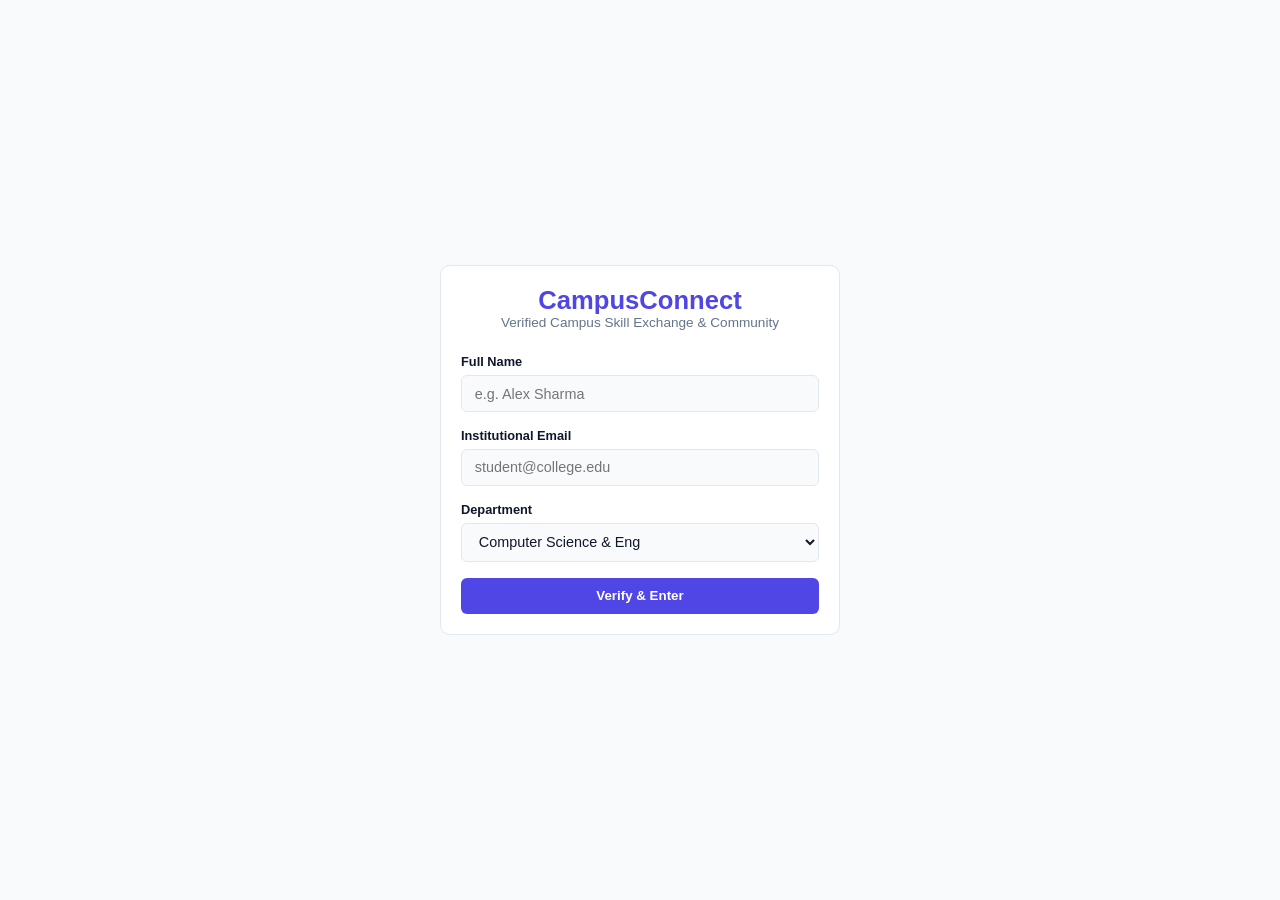
==== index.html @ 6e201244 "Rename rubric_2.html to index.html" ====
<!DOCTYPE html>
<html lang="en" data-theme="light">
<head>
  <meta charset="UTF-8" />
  <meta name="viewport" content="width=device-width, initial-scale=1.0" />
  <title>CampusConnect | Student Hub</title>
  <link rel="stylesheet" href="rubric_2.css" />
</head>
<body>

  <!-- AUTH SCREEN -->
  <div id="auth-view" class="auth-wrapper">
    <div class="card auth-card">
      <h1 class="brand-title">CampusConnect</h1>
      <p class="brand-subtitle">Verified Campus Skill Exchange & Community</p>
      
      <form id="loginForm">
        <div class="form-group">
          <label for="fullName">Full Name</label>
          <input type="text" id="fullName" placeholder="e.g. Alex Sharma" required />
        </div>
        <div class="form-group">
          <label for="campusEmail">Institutional Email</label>
          <input type="email" id="campusEmail" placeholder="student@college.edu" required />
        </div>
        <div class="form-group">
          <label for="department">Department</label>
          <select id="department" required>
            <option value="Computer Science">Computer Science & Eng</option>
            <option value="Information Tech">Information Technology</option>
            <option value="Electronics">Electronics & Telecom</option>
            <option value="Mechanical">Mechanical Engineering</option>
          </select>
        </div>
        <button type="submit" class="btn btn-primary">Verify & Enter</button>
      </form>
    </div>
  </div>

  <!-- DASHBOARD SCREEN -->
  <div id="dashboard-view">
    <!-- Navbar -->
    <header class="top-nav">
      <div class="nav-brand">CampusConnect</div>
      
      <nav class="nav-tabs">
        <button class="tab-btn active" data-tab="feed-tab">Feed</button>
        <button class="tab-btn" data-tab="search-tab">Search</button>
        <button class="tab-btn" data-tab="communities-tab">Communities</button>
        <button class="tab-btn" data-tab="messages-tab">Messages</button>
        <button class="tab-btn" data-tab="profile-tab">Profile</button>
      </nav>

      <div class="nav-actions">
        <button id="themeToggle" class="btn-icon" title="Toggle Theme">🌓</button>
        <button id="logoutBtn" class="btn-text">Logout</button>
      </div>
    </header>

    <main class="content-container">
      
      <!-- TAB 1: SOCIAL FEED (INSTAGRAM STYLE) -->
      <section id="feed-tab" class="tab-pane active">
        <div class="feed-layout">
          <div class="feed-stream">
            
            <!-- Create Post Box -->
            <div class="card post-creator">
              <textarea id="postInput" placeholder="Share a project update, question, or skill request..."></textarea>
              <div class="post-creator-footer">
                <button id="submitPostBtn" class="btn btn-primary btn-sm">Post</button>
              </div>
            </div>

            <!-- Posts List -->
            <div id="postsList">
              <article class="card post-card">
                <div class="post-header">
                  <div class="avatar">RM</div>
                  <div>
                    <div class="post-author">Rohan Mehta <span class="badge">Verified</span></div>
                    <div class="post-time">2 hours ago • Computer Science</div>
                  </div>
                </div>
                <div class="post-body">
                  Just finished setting up our PyTorch training pipeline for our NLP mini-project! Looking for someone who can help with building a Flask backend API to serve the model. Drop a message or swap request!
                </div>
                <div class="post-actions">
                  <button class="action-btn like-btn">❤️ <span>14</span></button>
                  <button class="action-btn">💬 Comment</button>
                  <button class="action-btn">🔄 Swap Skill</button>
                </div>
              </article>

              <article class="card post-card">
                <div class="post-header">
                  <div class="avatar">PP</div>
                  <div>
                    <div class="post-author">Priya Patil <span class="badge">Verified</span></div>
                    <div class="post-time">5 hours ago • Information Tech</div>
                  </div>
                </div>
                <div class="post-body">
                  Designed wireframes and interactive UI mockups for our smart campus navigation app. Would love feedback from fellow frontend developers on component structure!
                </div>
                <div class="post-actions">
                  <button class="action-btn like-btn">❤️ <span>28</span></button>
                  <button class="action-btn">💬 Comment</button>
                  <button class="action-btn">🔄 Swap Skill</button>
                </div>
              </article>
            </div>
          </div>
        </div>
      </section>

      <!-- TAB 2: SEARCH & DISCOVERY -->
      <section id="search-tab" class="tab-pane">
        <div class="card search-control-card">
          <div class="search-input-wrapper">
            <input type="text" id="globalSearchInput" placeholder="Search for people or communities..." />
          </div>
          <div class="filter-toggle-group">
            <label class="filter-radio">
              <input type="radio" name="searchFilter" value="profiles" checked />
              <span>Individual Profiles</span>
            </label>
            <label class="filter-radio">
              <input type="radio" name="searchFilter" value="communities" />
              <span>Communities</span>
            </label>
          </div>
        </div>

        <!-- Profiles Search Results -->
        <div id="profileResults" class="results-grid">
          <div class="card entity-card" data-name="rohan mehta" data-dept="computer science" data-skill="pytorch python">
            <div class="entity-header">
              <div class="avatar">RM</div>
              <div>
                <h4>Rohan Mehta</h4>
                <p class="entity-sub">Computer Science • 3rd Year</p>
              </div>
            </div>
            <div class="tag-row">
              <span class="tag">Python</span>
              <span class="tag">PyTorch</span>
              <span class="tag">ML</span>
            </div>
            <button class="btn btn-outline btn-sm">View Profile</button>
          </div>

          <div class="card entity-card" data-name="priya patil" data-dept="information tech" data-skill="figma ui ux">
            <div class="entity-header">
              <div class="avatar">PP</div>
              <div>
                <h4>Priya Patil</h4>
                <p class="entity-sub">Information Tech • 2nd Year</p>
              </div>
            </div>
            <div class="tag-row">
              <span class="tag">UI/UX</span>
              <span class="tag">Figma</span>
              <span class="tag">CSS</span>
            </div>
            <button class="btn btn-outline btn-sm">View Profile</button>
          </div>

          <div class="card entity-card" data-name="siddharth joshi" data-dept="computer science" data-skill="c++ dsa">
            <div class="entity-header">
              <div class="avatar">SJ</div>
              <div>
                <h4>Siddharth Joshi</h4>
                <p class="entity-sub">Computer Science • 2nd Year</p>
              </div>
            </div>
            <div class="tag-row">
              <span class="tag">C++</span>
              <span class="tag">DSA</span>
              <span class="tag">LeetCode</span>
            </div>
            <button class="btn btn-outline btn-sm">View Profile</button>
          </div>
        </div>

        <!-- Communities Search Results -->
        <div id="communityResults" class="results-grid" style="display: none;">
          <div class="card entity-card" data-name="ai & ml study circle" data-desc="neural networks machine learning">
            <div class="entity-header">
              <div class="avatar">#AI</div>
              <div>
                <h4>AI & ML Study Circle</h4>
                <p class="entity-sub">128 Members</p>
              </div>
            </div>
            <p class="entity-desc">Weekly discussions, paper breakdowns, and Kaggle team matchmaking.</p>
            <button class="btn btn-outline btn-sm">Join Community</button>
          </div>

          <div class="card entity-card" data-name="frontend developers hub" data-desc="react web ui css javascript">
            <div class="entity-header">
              <div class="avatar">#FE</div>
              <div>
                <h4>Frontend Developers Hub</h4>
                <p class="entity-sub">94 Members</p>
              </div>
            </div>
            <p class="entity-desc">Showcase UI components, debug CSS, and build hackathon UIs together.</p>
            <button class="btn btn-outline btn-sm">Join Community</button>
          </div>
        </div>
      </section>

      <!-- TAB 3: MY COMMUNITIES -->
      <section id="communities-tab" class="tab-pane">
        <div class="results-grid">
          <div class="card entity-card">
            <div class="entity-header">
              <div class="avatar">#WD</div>
              <div>
                <h4>Web-Dev-Guild</h4>
                <p class="entity-sub">Active Discussions: 14</p>
              </div>
            </div>
            <p class="entity-desc">Campus group dedicated to full-stack projects, architecture design, and REST APIs.</p>
            <button class="btn btn-primary btn-sm">Open Hub</button>
          </div>

          <div class="card entity-card">
            <div class="entity-header">
              <div class="avatar">#HS</div>
              <div>
                <h4>Hackathon-Squads</h4>
                <p class="entity-sub">Active Discussions: 23</p>
              </div>
            </div>
            <p class="entity-desc">Form multi-disciplinary teams for upcoming college and regional hackathons.</p>
            <button class="btn btn-primary btn-sm">Open Hub</button>
          </div>
        </div>
      </section>

      <!-- TAB 4: MESSAGING -->
      <section id="messages-tab" class="tab-pane">
        <div class="card messaging-layout">
          <div class="chat-list">
            <div class="chat-item active">
              <div class="avatar sm">RM</div>
              <div>
                <div class="chat-name">Rohan Mehta</div>
                <div class="chat-preview">Hey, want to collaborate on...</div>
              </div>
            </div>
            <div class="chat-item">
              <div class="avatar sm">PP</div>
              <div>
                <div class="chat-name">Priya Patil</div>
                <div class="chat-preview">I checked your UI draft!</div>
              </div>
            </div>
          </div>
          <div class="chat-window">
            <div class="chat-header">Rohan Mehta</div>
            <div class="chat-messages">
              <div class="msg received">Hey, are you free to discuss the Flask API integration for the ML project?</div>
              <div class="msg sent">Yes! I have standard schema templates ready. Let's sync today.</div>
            </div>
            <div class="chat-input-row">
              <input type="text" placeholder="Type a message..." />
              <button class="btn btn-primary btn-sm">Send</button>
            </div>
          </div>
        </div>
      </section>

      <!-- TAB 5: PROFILE -->
      <section id="profile-tab" class="tab-pane">
        <div class="card profile-card">
          <div class="profile-header-main">
            <div class="avatar lg" id="profileAvatar">ST</div>
            <div>
              <h2 id="profileNameDisplay">Student User</h2>
              <p class="text-muted" id="profileDeptDisplay">Department</p>
              <span class="badge">● Verified Institutional Account</span>
            </div>
          </div>

          <hr class="divider" />

          <div class="profile-section">
            <h4>Skills Offered</h4>
            <div class="tag-row">
              <span class="tag">HTML & CSS</span>
              <span class="tag">JavaScript</span>
              <span class="tag">Python Logic</span>
            </div>
          </div>

          <div class="profile-section">
            <h4>Skills Desired</h4>
            <div class="tag-row">
              <span class="tag">Machine Learning</span>
              <span class="tag">Distributed Systems</span>
            </div>
          </div>
        </div>
      </section>

    </main>
  </div>

  <script src="rubric_2.js"></script>
</body>
</html>
---- rubric_2.css ----
/* Color Palettes & System Variables */
:root {
  --primary: #4f46e5;
  --primary-hover: #4338ca;
  --bg-page: #f8fafc;
  --surface: #ffffff;
  --border: #e2e8f0;
  --text-main: #0f172a;
  --text-muted: #64748b;
  --badge-bg: #ecfdf5;
  --badge-text: #059669;
  --tag-bg: #eef2ff;
  --tag-text: #4f46e5;
  --chat-sent: #4f46e5;
  --chat-sent-text: #ffffff;
  --chat-recv: #f1f5f9;
  --chat-recv-text: #0f172a;
}

[data-theme="dark"] {
  --primary: #6366f1;
  --primary-hover: #4f46e5;
  --bg-page: #0b0f19;
  --surface: #1e293b;
  --border: #334155;
  --text-main: #f8fafc;
  --text-muted: #94a3b8;
  --badge-bg: #064e3b;
  --badge-text: #6ee7b7;
  --tag-bg: #312e81;
  --tag-text: #c7d2fe;
  --chat-sent: #6366f1;
  --chat-sent-text: #ffffff;
  --chat-recv: #334155;
  --chat-recv-text: #f8fafc;
}

* {
  box-sizing: border-box;
  margin: 0;
  padding: 0;
  font-family: -apple-system, BlinkMacSystemFont, "Segoe UI", Roboto, sans-serif;
  transition: background-color 0.2s, color 0.2s, border-color 0.2s;
}

body {
  background-color: var(--bg-page);
  color: var(--text-main);
  min-height: 100vh;
}

/* Authentication Screen */
.auth-wrapper {
  display: flex;
  align-items: center;
  justify-content: center;
  min-height: 100vh;
  padding: 1rem;
}

.auth-card {
  width: 100%;
  max-width: 400px;
}

.brand-title {
  color: var(--primary);
  font-size: 1.6rem;
  font-weight: 700;
  text-align: center;
}

.brand-subtitle {
  color: var(--text-muted);
  font-size: 0.85rem;
  text-align: center;
  margin-bottom: 1.5rem;
}

/* Base Card & Components */
.card {
  background: var(--surface);
  border: 1px solid var(--border);
  border-radius: 10px;
  padding: 1.25rem;
}

.form-group {
  margin-bottom: 1rem;
}

label {
  display: block;
  font-size: 0.8rem;
  font-weight: 600;
  margin-bottom: 0.35rem;
  color: var(--text-main);
}

input, select, textarea {
  width: 100%;
  padding: 0.6rem 0.8rem;
  border: 1px solid var(--border);
  border-radius: 6px;
  background-color: var(--bg-page);
  color: var(--text-main);
  font-size: 0.9rem;
}

input:focus, select:focus, textarea:focus {
  outline: none;
  border-color: var(--primary);
}

/* Buttons */
.btn {
  display: inline-block;
  font-weight: 600;
  text-align: center;
  border-radius: 6px;
  border: none;
  cursor: pointer;
  transition: all 0.2s;
}

.btn-primary {
  background: var(--primary);
  color: #fff;
  padding: 0.65rem 1rem;
  width: 100%;
}

.btn-primary:hover {
  background: var(--primary-hover);
}

.btn-outline {
  background: transparent;
  border: 1px solid var(--primary);
  color: var(--primary);
  padding: 0.5rem 0.75rem;
}

.btn-outline:hover {
  background: var(--primary);
  color: #ffffff;
}

.btn-sm {
  font-size: 0.8rem;
  padding: 0.4rem 0.75rem;
  width: auto;
}

.btn-icon {
  background: none;
  border: none;
  font-size: 1.1rem;
  cursor: pointer;
}

.btn-text {
  background: none;
  border: none;
  color: var(--text-muted);
  cursor: pointer;
  font-size: 0.85rem;
}

.btn-text:hover {
  color: var(--text-main);
}

/* Dashboard Shell */
#dashboard-view {
  display: none;
}

.top-nav {
  background: var(--surface);
  border-bottom: 1px solid var(--border);
  padding: 0.75rem 2rem;
  display: flex;
  justify-content: space-between;
  align-items: center;
  position: sticky;
  top: 0;
  z-index: 100;
}

.nav-brand {
  font-size: 1.25rem;
  font-weight: 700;
  color: var(--primary);
}

.nav-tabs {
  display: flex;
  gap: 0.5rem;
}

.tab-btn {
  background: none;
  border: none;
  padding: 0.5rem 1rem;
  font-weight: 600;
  font-size: 0.9rem;
  color: var(--text-muted);
  cursor: pointer;
  border-radius: 6px;
}

.tab-btn.active {
  color: var(--primary);
  background: var(--tag-bg);
}

.nav-actions {
  display: flex;
  align-items: center;
  gap: 1rem;
}

.content-container {
  max-width: 900px;
  margin: 1.5rem auto;
  padding: 0 1rem;
}

.tab-pane {
  display: none;
}

.tab-pane.active {
  display: block;
}

/* Feed & Instagram Style */
.feed-stream {
  display: flex;
  flex-direction: column;
  gap: 1.25rem;
}

.post-creator textarea {
  resize: vertical;
  min-height: 70px;
  margin-bottom: 0.5rem;
}

.post-creator-footer {
  display: flex;
  justify-content: flex-end;
}

.post-card {
  display: flex;
  flex-direction: column;
  gap: 0.75rem;
}

.post-header {
  display: flex;
  align-items: center;
  gap: 0.75rem;
}

.avatar {
  width: 40px;
  height: 40px;
  border-radius: 50%;
  background: var(--primary);
  color: #fff;
  display: flex;
  align-items: center;
  justify-content: center;
  font-weight: 700;
  font-size: 0.85rem;
}

.avatar.sm {
  width: 32px;
  height: 32px;
  font-size: 0.75rem;
}

.avatar.lg {
  width: 64px;
  height: 64px;
  font-size: 1.25rem;
}

.post-author {
  font-weight: 600;
  font-size: 0.95rem;
}

.post-time {
  font-size: 0.75rem;
  color: var(--text-muted);
}

.badge {
  background: var(--badge-bg);
  color: var(--badge-text);
  font-size: 0.7rem;
  font-weight: 600;
  padding: 0.15rem 0.4rem;
  border-radius: 9999px;
  display: inline-block;
}

.post-body {
  font-size: 0.9rem;
  line-height: 1.5;
}

.post-actions {
  display: flex;
  gap: 0.5rem;
  border-top: 1px solid var(--border);
  padding-top: 0.6rem;
}

.action-btn {
  background: none;
  border: none;
  font-size: 0.85rem;
  color: var(--text-muted);
  cursor: pointer;
  padding: 0.3rem 0.5rem;
  border-radius: 4px;
}

.action-btn:hover {
  background: var(--bg-page);
  color: var(--text-main);
}

/* Search Tab */
.search-control-card {
  margin-bottom: 1.5rem;
}

.filter-toggle-group {
  display: flex;
  gap: 1.5rem;
  margin-top: 0.75rem;
}

.filter-radio {
  display: flex;
  align-items: center;
  gap: 0.35rem;
  font-size: 0.85rem;
  cursor: pointer;
}

.filter-radio input {
  width: auto;
}

.results-grid {
  display: grid;
  grid-template-columns: repeat(auto-fill, minmax(260px, 1fr));
  gap: 1rem;
}

.entity-card {
  display: flex;
  flex-direction: column;
  justify-content: space-between;
  gap: 0.75rem;
}

.entity-header {
  display: flex;
  gap: 0.75rem;
  align-items: center;
}

.entity-sub {
  font-size: 0.75rem;
  color: var(--text-muted);
}

.entity-desc {
  font-size: 0.85rem;
  color: var(--text-muted);
  line-height: 1.4;
}

.tag-row {
  display: flex;
  flex-wrap: wrap;
  gap: 0.35rem;
}

.tag {
  background: var(--tag-bg);
  color: var(--tag-text);
  font-size: 0.75rem;
  padding: 0.2rem 0.5rem;
  border-radius: 4px;
  font-weight: 500;
}

/* Messaging Tab */
.messaging-layout {
  display: grid;
  grid-template-columns: 240px 1fr;
  height: 480px;
  padding: 0;
  overflow: hidden;
}

.chat-list {
  border-right: 1px solid var(--border);
  overflow-y: auto;
}

.chat-item {
  padding: 0.75rem;
  display: flex;
  gap: 0.5rem;
  align-items: center;
  cursor: pointer;
  border-bottom: 1px solid var(--border);
}

.chat-item.active {
  background: var(--tag-bg);
}

.chat-name {
  font-weight: 600;
  font-size: 0.85rem;
}

.chat-preview {
  font-size: 0.75rem;
  color: var(--text-muted);
}

.chat-window {
  display: flex;
  flex-direction: column;
  justify-content: space-between;
}

.chat-header {
  padding: 0.75rem 1rem;
  font-weight: 600;
  border-bottom: 1px solid var(--border);
}

.chat-messages {
  padding: 1rem;
  overflow-y: auto;
  display: flex;
  flex-direction: column;
  gap: 0.5rem;
}

.msg {
  max-width: 70%;
  padding: 0.5rem 0.75rem;
  border-radius: 8px;
  font-size: 0.85rem;
}

.msg.received {
  background: var(--chat-recv);
  color: var(--chat-recv-text);
  align-self: flex-start;
}

.msg.sent {
  background: var(--chat-sent);
  color: var(--chat-sent-text);
  align-self: flex-end;
}

.chat-input-row {
  display: flex;
  gap: 0.5rem;
  padding: 0.75rem;
  border-top: 1px solid var(--border);
}

/* Profile Tab */
.profile-card {
  display: flex;
  flex-direction: column;
  gap: 1.25rem;
}

.profile-header-main {
  display: flex;
  align-items: center;
  gap: 1.25rem;
}

.divider {
  border: none;
  border-top: 1px solid var(--border);
}

.profile-section h4 {
  font-size: 0.9rem;
  margin-bottom: 0.5rem;
}

.text-muted {
  color: var(--text-muted);
  font-size: 0.85rem;
}

@media (max-width: 768px) {
  .top-nav {
    flex-direction: column;
    gap: 0.5rem;
    padding: 0.75rem 1rem;
  }
  .nav-tabs {
    flex-wrap: wrap;
    justify-content: center;
  }
  .messaging-layout {
    grid-template-columns: 1fr;
  }
  .chat-list {
    display: none;
  }
}
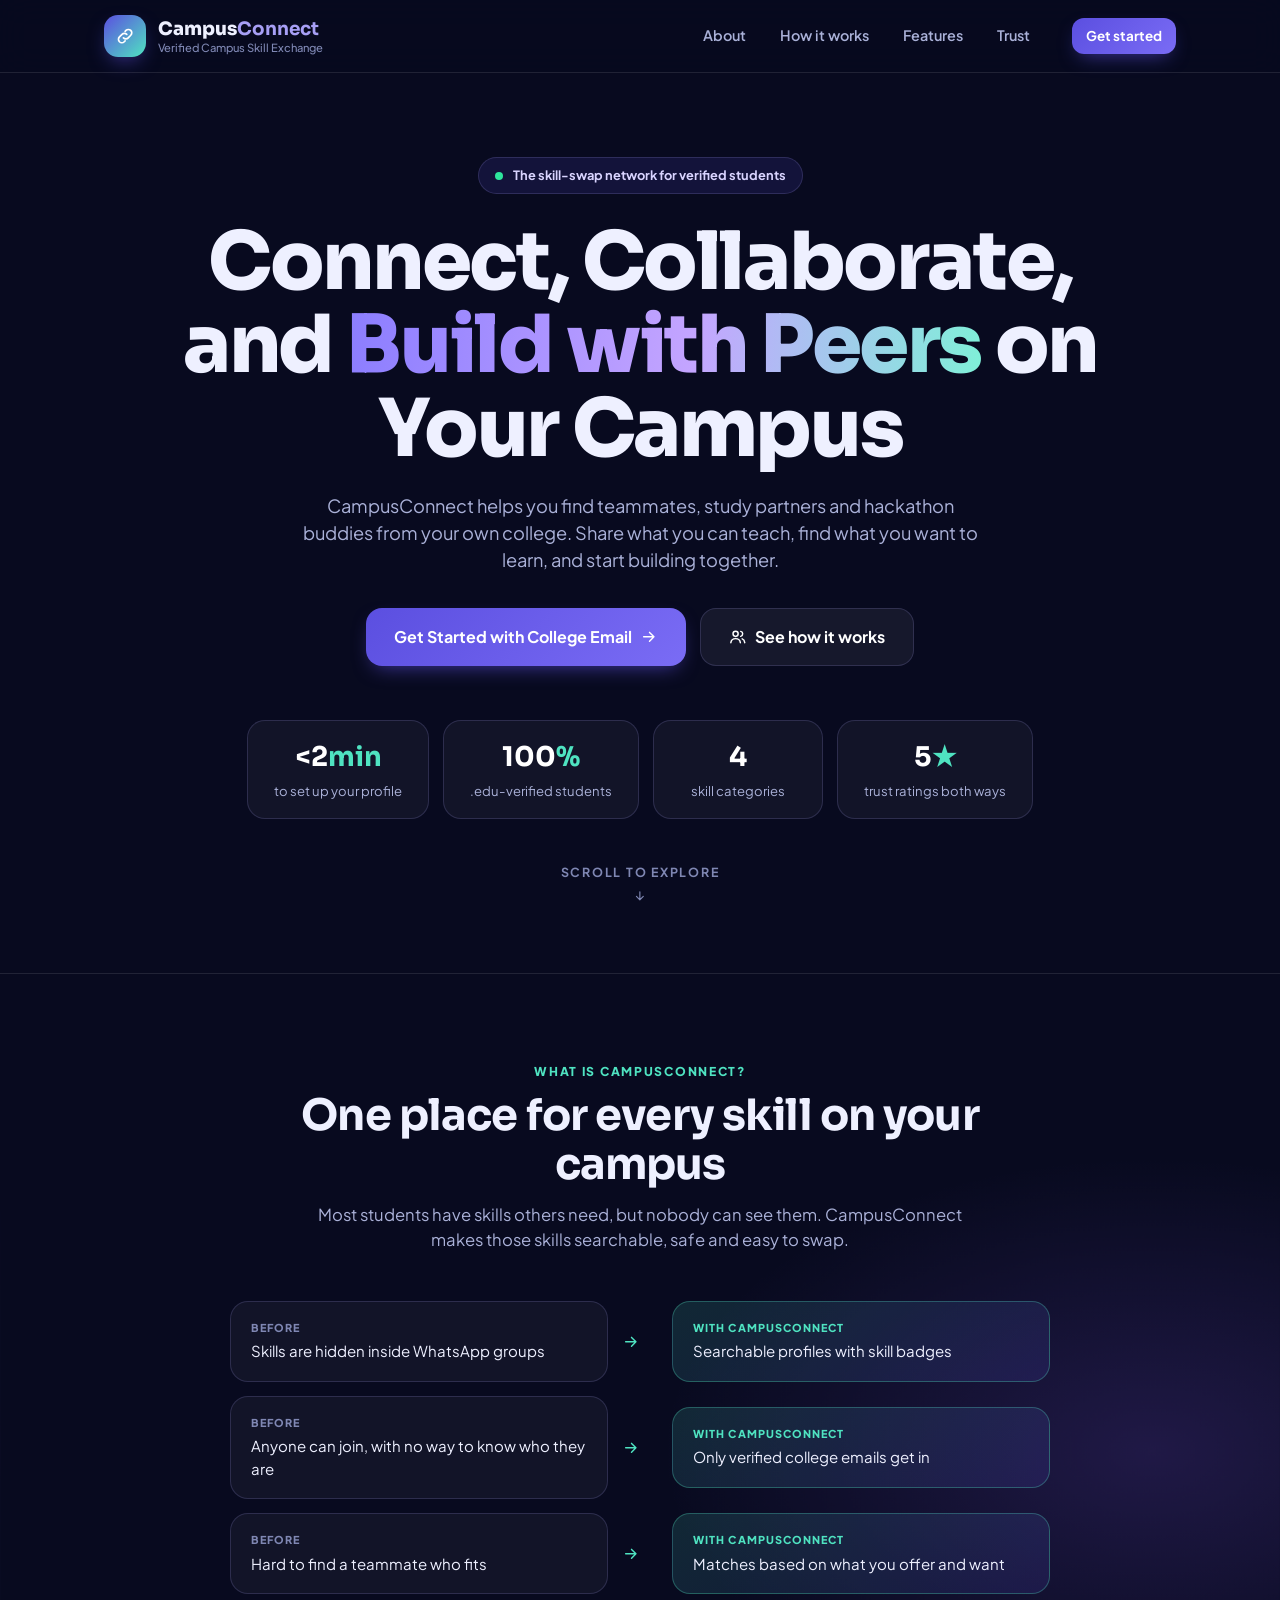
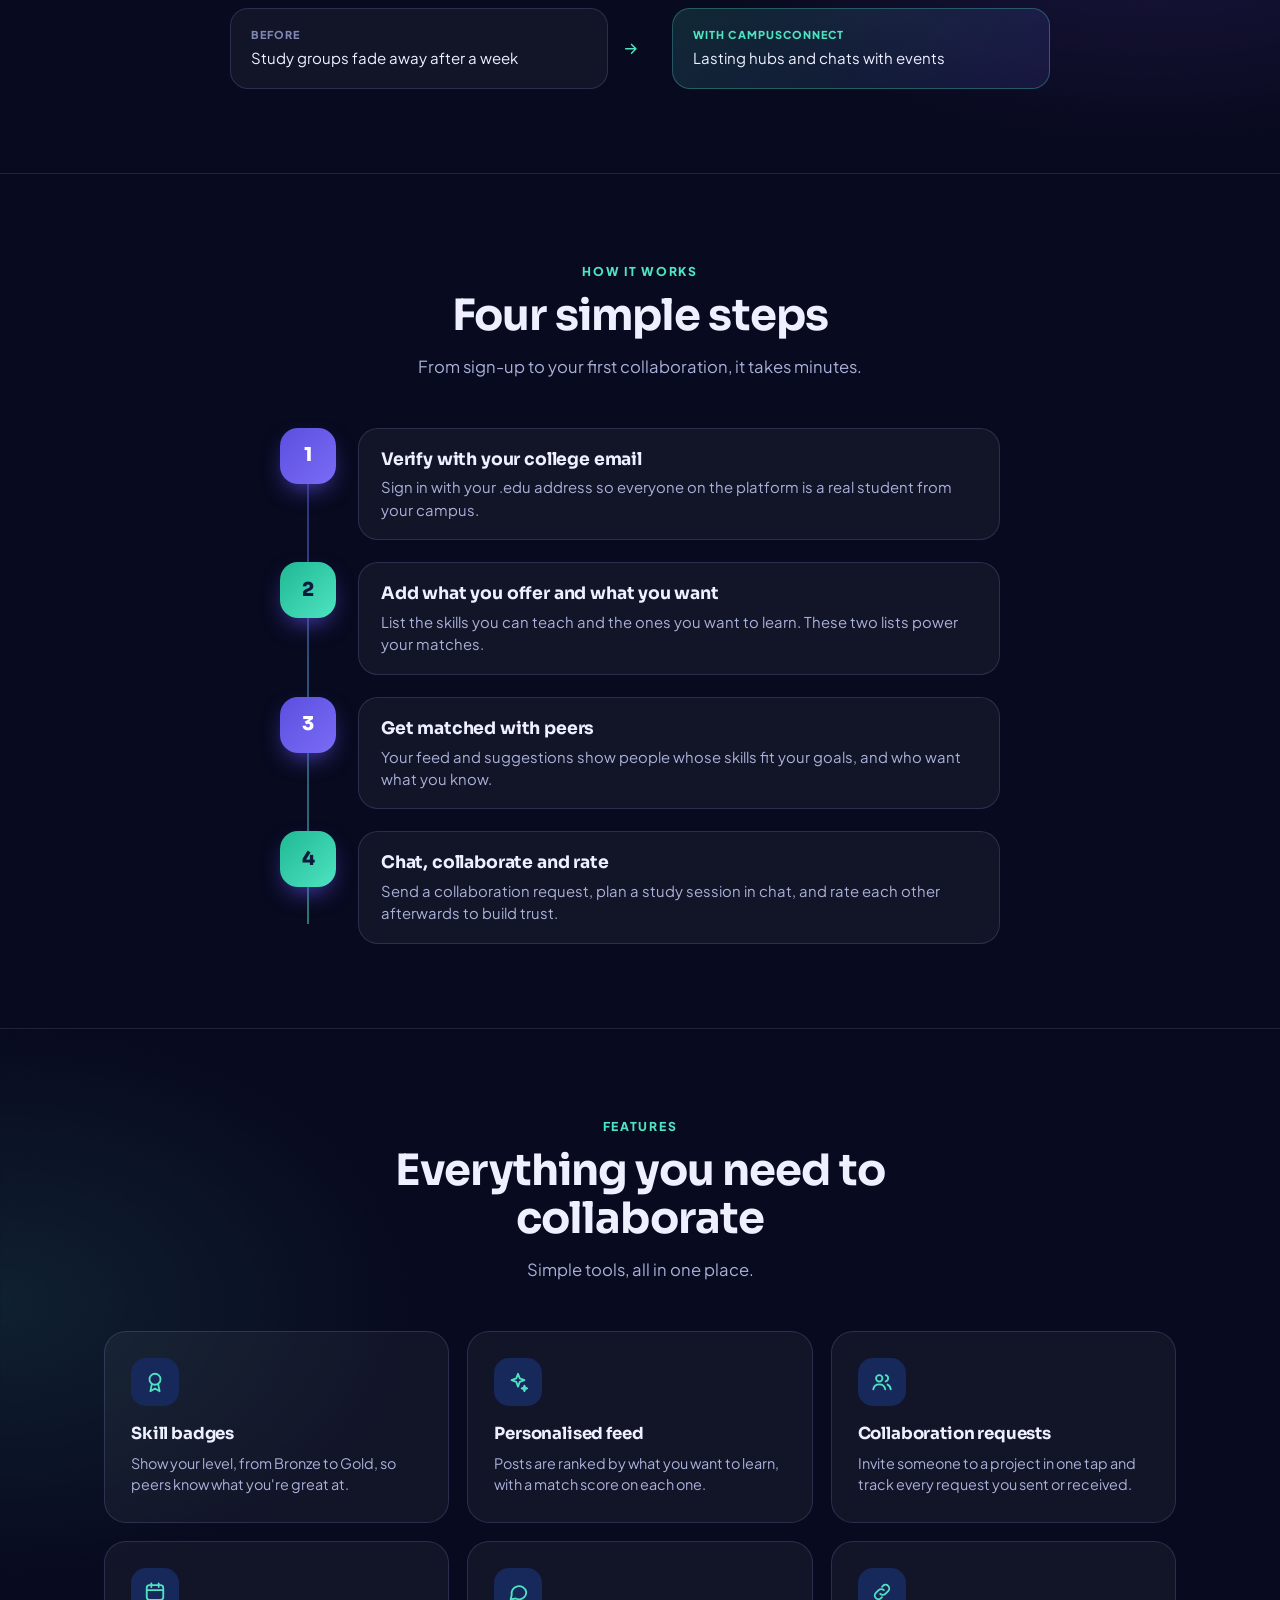
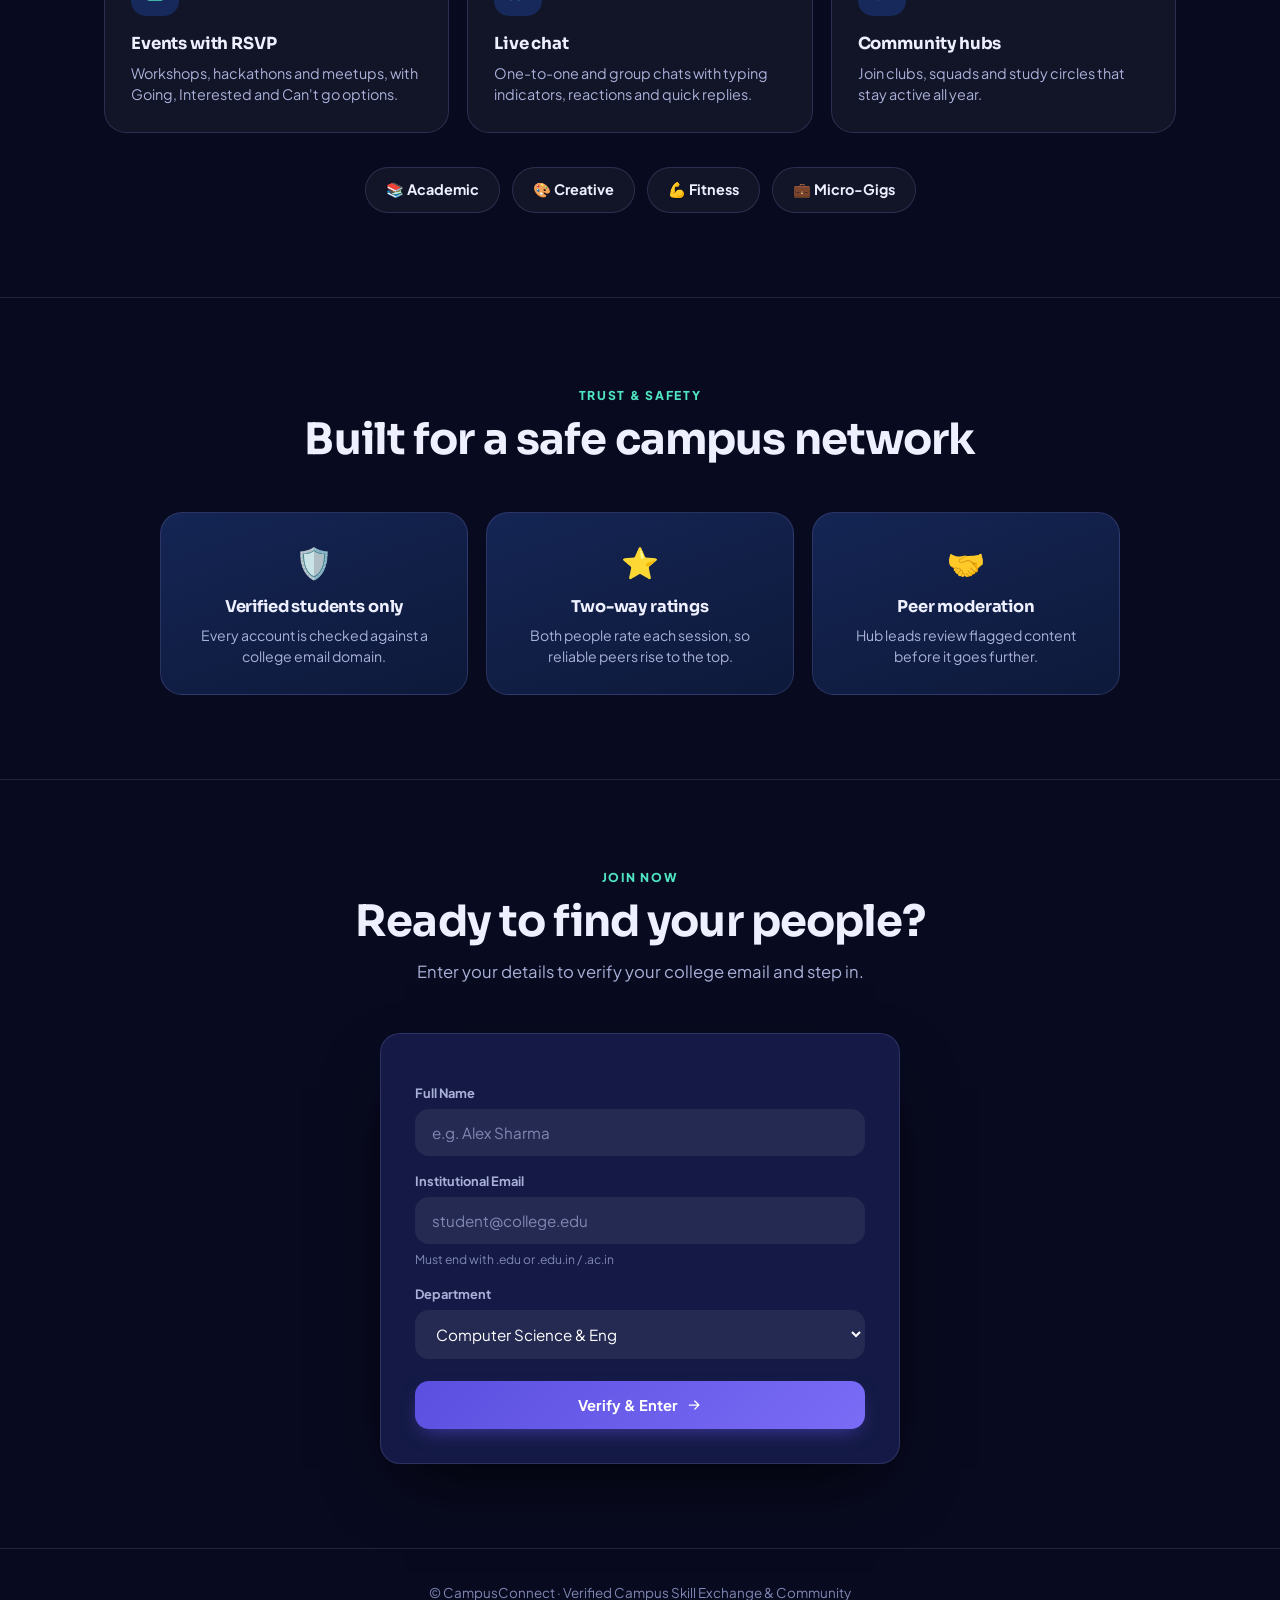
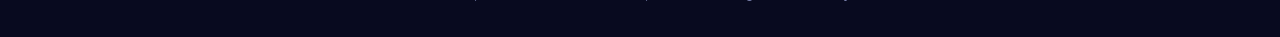
==== commit f4a8b7b7: "Update index.html A complete new interface" ====
--- a/index.html
+++ b/index.html
@@ -1,314 +1,1442 @@
 <!DOCTYPE html>
 <html lang="en" data-theme="light">
 <head>
-  <meta charset="UTF-8" />
-  <meta name="viewport" content="width=device-width, initial-scale=1.0" />
-  <title>CampusConnect | Student Hub</title>
-  <link rel="stylesheet" href="rubric_2.css" />
+<meta charset="UTF-8" />
+<meta name="viewport" content="width=device-width, initial-scale=1.0" />
+<title>CampusConnect | Student Hub</title>
+<link rel="preconnect" href="https://fonts.googleapis.com" />
+<link rel="preconnect" href="https://fonts.gstatic.com" crossorigin />
+<link href="https://fonts.googleapis.com/css2?family=Plus+Jakarta+Sans:wght@400;500;600;700;800&family=Sora:wght@600;700;800&display=swap" rel="stylesheet" />
+<style>
+/* ============ DESIGN TOKENS ============ */
+:root{
+  --indigo:#5b4fe0; --indigo-600:#4a3fd0; --indigo-300:#a79ff5;
+  --lav-50:#f6f4ff; --lav-100:#ece8ff; --lav-200:#ddd7ff; --lav-300:#c9c0ff;
+  --navy:#0f1b3d; --navy-2:#17285a; --navy-3:#22377a;
+  --mint:#4fe3c1; --mint-600:#1fb994; --mint-100:#d8f8ef; --mint-50:#eefcf8;
+  --coral:#ff7a90; --amber:#ffb84d;
+
+  --bg:linear-gradient(160deg,#e9e5ff 0%,#dcd6ff 45%,#e8e4ff 100%);
+  --blob1:rgba(91,79,224,.28); --blob2:rgba(79,227,193,.22);
+  --card:rgba(255,255,255,.82); --card-solid:#fff; --card-border:rgba(91,79,224,.14);
+  --text:#14193a; --muted:#5d6488; --faint:#8a90b0;
+  --input:#f3f1ff; --line:rgba(20,25,58,.09);
+  --shadow:0 1px 2px rgba(48,38,140,.05), 0 10px 28px -14px rgba(48,38,140,.2);
+  --shadow-lg:0 24px 60px -20px rgba(33,24,110,.45);
+  --navy-card:linear-gradient(145deg,#0f1b3d 0%,#1a2c66 100%);
+  --mint-card:linear-gradient(145deg,#d8f8ef 0%,#c8f3ff 100%);
+  --nav-bg:rgba(255,255,255,.72);
+  --bubble-in:#fff; --bubble-out:linear-gradient(135deg,#5b4fe0,#7a6cf5);
+  --radius:20px;
+}
+[data-theme="dark"]{
+  --bg:linear-gradient(160deg,#0a0f2a 0%,#141043 50%,#0c1235 100%);
+  --blob1:rgba(91,79,224,.35); --blob2:rgba(79,227,193,.14);
+  --card:rgba(23,34,82,.72); --card-solid:#16224f; --card-border:rgba(167,159,245,.16);
+  --text:#eef0ff; --muted:#aab1d8; --faint:#7f87b3;
+  --input:rgba(255,255,255,.07); --line:rgba(255,255,255,.09);
+  --shadow:0 12px 34px -14px rgba(0,0,0,.65);
+  --navy-card:linear-gradient(145deg,#1b2d6e 0%,#26397f 100%);
+  --mint-card:linear-gradient(145deg,rgba(79,227,193,.2),rgba(91,79,224,.22));
+  --nav-bg:rgba(15,22,60,.72);
+  --bubble-in:#1d2c66; --lav-100:#1f2a63; --lav-200:#2a3678; --mint-100:rgba(79,227,193,.16); --mint-50:rgba(79,227,193,.1);
+}
+*{box-sizing:border-box;margin:0;padding:0}
+html{scroll-behavior:smooth}
+body{font-family:'Plus Jakarta Sans',system-ui,-apple-system,Segoe UI,sans-serif;color:var(--text);background:var(--bg);background-attachment:fixed;min-height:100vh;line-height:1.5;-webkit-font-smoothing:antialiased;overflow-x:hidden}
+body::before,body::after{content:"";position:fixed;z-index:-1;border-radius:50%;filter:blur(80px);pointer-events:none}
+body::before{width:520px;height:520px;background:var(--blob1);top:-140px;left:-120px}
+body::after{width:460px;height:460px;background:var(--blob2);bottom:-120px;right:-100px}
+h1,h2,h3,h4{font-family:'Sora','Plus Jakarta Sans',sans-serif;letter-spacing:-.01em}
+button{font-family:inherit;cursor:pointer;border:none;background:none;color:inherit}
+input,textarea,select{font-family:inherit;color:var(--text)}
+:focus-visible{outline:3px solid var(--mint);outline-offset:2px;border-radius:10px}
+svg.i{width:1.1em;height:1.1em;stroke:currentColor;fill:none;stroke-width:2;stroke-linecap:round;stroke-linejoin:round;flex:none}
+.hidden{display:none!important}
+
+/* ============ CARDS / BUTTONS ============ */
+.card{background:var(--card);backdrop-filter:blur(14px);-webkit-backdrop-filter:blur(14px);border:1px solid var(--card-border);border-radius:var(--radius);box-shadow:var(--shadow);padding:20px}
+.card.navy{background:var(--navy-card);color:#eef0ff;border-color:rgba(255,255,255,.08)}
+.card.navy .muted{color:#aeb7e6}
+.card.mint{background:var(--mint-card);border-color:rgba(31,185,148,.25)}
+.muted{color:var(--muted)}
+.btn{display:inline-flex;align-items:center;justify-content:center;gap:8px;font-weight:700;font-size:.92rem;padding:11px 20px;border-radius:14px;transition:transform .15s,box-shadow .2s,background .2s;white-space:nowrap}
+.btn:active{transform:scale(.97)}
+.btn-primary{background:linear-gradient(135deg,var(--indigo),#7a6cf5);color:#fff;box-shadow:0 8px 20px -8px rgba(91,79,224,.7)}
+.btn-primary:hover{transform:translateY(-2px);box-shadow:0 12px 26px -8px rgba(91,79,224,.8)}
+.btn-mint{background:var(--mint);color:var(--navy);box-shadow:0 8px 20px -10px rgba(31,185,148,.9)}
+.btn-mint:hover{transform:translateY(-2px);background:#6af0d1}
+.btn-outline{border:1.5px solid var(--indigo-300);color:var(--indigo);background:transparent}
+[data-theme="dark"] .btn-outline{color:var(--mint);border-color:rgba(79,227,193,.45)}
+.btn-outline:hover{background:var(--lav-100)}
+.btn-ghost{background:var(--input);color:var(--muted)}
+.btn-ghost:hover{background:var(--lav-200)}
+.btn-sm{padding:8px 14px;font-size:.84rem;border-radius:12px}
+.btn-icon{width:42px;height:42px;border-radius:14px;display:grid;place-items:center;background:var(--input);color:var(--text);position:relative;transition:background .2s,transform .15s;font-size:1.1rem}
+.btn-icon:hover{background:var(--lav-200);transform:translateY(-1px)}
+.dot-badge{position:absolute;top:-4px;right:-4px;min-width:19px;height:19px;border-radius:99px;background:var(--coral);color:#fff;font-size:.68rem;font-weight:800;display:grid;place-items:center;border:2px solid var(--card-solid);padding:0 4px}
+
+/* ============ AVATAR / TAGS / BADGES ============ */
+.avatar{width:46px;height:46px;border-radius:15px;display:grid;place-items:center;font-weight:800;font-size:.9rem;color:#fff;flex:none;position:relative;font-family:'Sora',sans-serif}
+.avatar.sm{width:44px;height:44px;border-radius:14px}
+.avatar.xs{width:30px;height:30px;border-radius:10px;font-size:.68rem}
+.avatar.lg{width:104px;height:104px;border-radius:30px;font-size:2rem;border:4px solid var(--card-solid)}
+.av-1{background:linear-gradient(135deg,#5b4fe0,#8b7dff)} .av-2{background:linear-gradient(135deg,#1fb994,#4fe3c1);color:var(--navy)}
+.av-3{background:linear-gradient(135deg,#17285a,#3a55b8)} .av-4{background:linear-gradient(135deg,#ff7a90,#ffa86b)} .av-5{background:linear-gradient(135deg,#7a6cf5,#4fe3c1)}
+.presence{position:absolute;right:-3px;bottom:-3px;width:14px;height:14px;border-radius:50%;background:#9aa1c4;border:3px solid var(--card-solid)}
+.presence.on{background:#2ee59d;box-shadow:0 0 0 0 rgba(46,229,157,.6);animation:pulse 2s infinite}
+@keyframes pulse{70%{box-shadow:0 0 0 7px rgba(46,229,157,0)}100%{box-shadow:0 0 0 0 rgba(46,229,157,0)}}
+.tag-row{display:flex;flex-wrap:wrap;gap:8px}
+.tag{font-size:.78rem;font-weight:600;padding:5px 12px;border-radius:99px;background:var(--lav-100);color:var(--indigo-600)}
+[data-theme="dark"] .tag{color:var(--indigo-300)}
+.tag.mint{background:var(--mint-100);color:#0b7a5f} [data-theme="dark"] .tag.mint{color:var(--mint)}
+.tag.want{background:transparent;border:1.5px dashed var(--indigo-300);color:var(--muted)}
+.tag button{margin-left:6px;opacity:.6;font-size:.9rem}
+.verified{display:inline-flex;align-items:center;gap:4px;font-size:.68rem;font-weight:800;letter-spacing:.03em;text-transform:uppercase;padding:3px 9px;border-radius:99px;background:var(--mint-100);color:#0b7a5f;vertical-align:middle}
+[data-theme="dark"] .verified{color:var(--mint)}
+/* skill badges */
+.skill-badge{display:inline-flex;align-items:center;gap:8px;padding:6px 12px 6px 7px;border-radius:99px;font-size:.78rem;font-weight:700;background:var(--card-solid);border:1px solid var(--line);box-shadow:0 2px 6px rgba(20,25,58,.05)}
+.skill-badge .medal{width:22px;height:22px;border-radius:50%;display:grid;place-items:center;font-size:.62rem;color:#fff;font-weight:800}
+.lvl-Gold .medal{background:linear-gradient(135deg,#ffcb4d,#ff9d2e)}
+.lvl-Silver .medal{background:linear-gradient(135deg,#aeb6d6,#7d86ad)}
+.lvl-Bronze .medal{background:linear-gradient(135deg,#e5a070,#b9693a)}
+.skill-badge small{font-weight:600;color:var(--faint);font-size:.68rem}
+.stars{color:var(--amber);letter-spacing:1px;font-size:.85rem;white-space:nowrap}
+.match-pill{display:inline-flex;align-items:center;gap:5px;font-size:.74rem;font-weight:800;padding:4px 10px;border-radius:99px;background:linear-gradient(135deg,var(--mint),#9bf3de);color:var(--navy)}
+
+/* ============ LANDING (front page) ============ */
+.logo-mark{width:42px;height:42px;border-radius:14px;background:linear-gradient(135deg,var(--indigo),var(--mint));display:grid;place-items:center;color:#fff;box-shadow:0 8px 20px -6px rgba(91,79,224,.6);flex:none}
+.landing{--text:#eef0ff;--muted:#aab1d8;--faint:#7f87b3;--card:rgba(255,255,255,.045);--card-solid:#141a45;--card-border:rgba(167,159,245,.18);--input:rgba(255,255,255,.07);--line:rgba(255,255,255,.1);--shadow:0 18px 50px -20px rgba(0,0,0,.7);--shadow-lg:0 30px 70px -25px rgba(0,0,0,.8);--lav-100:rgba(167,159,245,.16);--lav-200:rgba(167,159,245,.26);--mint-100:rgba(79,227,193,.16);
+  color:var(--text);min-height:100vh;position:relative;overflow:hidden;
+  background:radial-gradient(900px 520px at 50% -8%,rgba(91,79,224,.55),transparent 70%),radial-gradient(700px 420px at 90% 30%,rgba(139,92,246,.18),transparent 70%),radial-gradient(600px 400px at 0% 60%,rgba(79,227,193,.10),transparent 70%),#080a1f}
+.landing .wrap{max-width:1120px;margin:0 auto;padding:0 24px}
+.l-nav{position:sticky;top:0;z-index:40;backdrop-filter:blur(16px);-webkit-backdrop-filter:blur(16px);background:rgba(8,10,31,.62);border-bottom:1px solid var(--line)}
+.l-nav .wrap{display:flex;align-items:center;gap:28px;height:72px}
+.l-brand{display:flex;align-items:center;gap:12px;font-family:'Sora',sans-serif;font-weight:800;font-size:1.15rem;line-height:1.1;margin-right:auto}
+.l-brand small{display:block;font-family:'Plus Jakarta Sans',sans-serif;font-weight:500;font-size:.7rem;color:var(--faint);margin-top:2px}
+.l-brand b{color:var(--indigo-300)}
+.l-links{display:flex;gap:6px}
+.l-links a{padding:9px 14px;border-radius:12px;font-weight:600;font-size:.9rem;color:var(--muted);text-decoration:none;transition:all .2s}
+.l-links a:hover{color:#fff;background:rgba(255,255,255,.07)}
+.hero{text-align:center;padding:84px 0 70px}
+.pill{display:inline-flex;align-items:center;gap:10px;padding:8px 16px;border-radius:99px;border:1px solid var(--card-border);background:rgba(91,79,224,.14);font-size:.8rem;font-weight:700;color:#d9d4ff}
+.pill i{width:8px;height:8px;border-radius:50%;background:#2ee59d;box-shadow:0 0 0 0 rgba(46,229,157,.6);animation:pulse 2s infinite}
+.hero h1{font-size:clamp(2.5rem,6.6vw,5rem);line-height:1.04;letter-spacing:-.03em;margin:26px auto 22px;max-width:960px;font-weight:800}
+.grad{background:linear-gradient(95deg,#8b7dff 0%,#c4a5ff 55%,#7ff0d8 100%);-webkit-background-clip:text;background-clip:text;color:transparent}
+.hero p.lead{font-size:1.14rem;color:var(--muted);max-width:680px;margin:0 auto 34px}
+.hero-cta{display:flex;gap:14px;justify-content:center;flex-wrap:wrap}
+.btn-lg{padding:16px 28px;font-size:1rem;border-radius:16px}
+.btn-dark{background:rgba(255,255,255,.06);border:1px solid var(--card-border);color:#fff}
+.btn-dark:hover{background:rgba(255,255,255,.12)}
+.hero-stats{display:flex;gap:14px;justify-content:center;flex-wrap:wrap;margin-top:54px}
+.hero-stat{padding:16px 26px;border-radius:18px;background:var(--card);border:1px solid var(--card-border);min-width:170px}
+.hero-stat b{display:block;font-family:'Sora',sans-serif;font-size:1.7rem;color:#fff}
+.hero-stat b span{color:var(--mint)}
+.hero-stat small{color:var(--muted);font-size:.82rem}
+.scroll-hint{margin-top:44px;color:var(--faint);font-size:.78rem;font-weight:700;letter-spacing:.14em;text-transform:uppercase;display:flex;flex-direction:column;align-items:center;gap:8px}
+.scroll-hint svg{animation:bounceY 1.8s infinite}
+@keyframes bounceY{50%{transform:translateY(6px)}}
+.l-sec{padding:84px 0;border-top:1px solid var(--line)}
+.l-sec .head{text-align:center;max-width:680px;margin:0 auto 48px}
+.eyebrow{display:inline-block;font-size:.76rem;font-weight:800;letter-spacing:.14em;text-transform:uppercase;color:var(--mint);margin-bottom:12px}
+.l-sec h2{font-size:clamp(1.8rem,3.8vw,2.7rem);line-height:1.12;letter-spacing:-.02em;margin-bottom:14px}
+.l-sec .head p{color:var(--muted);font-size:1.04rem}
+/* about: problem -> solution rows */
+.ps-list{display:flex;flex-direction:column;gap:14px;max-width:820px;margin:0 auto}
+.ps{display:grid;grid-template-columns:1fr 36px 1fr;gap:14px;align-items:center}
+.ps .box{padding:18px 20px;border-radius:18px;font-size:.94rem;border:1px solid var(--card-border);background:var(--card)}
+.ps .box small{display:block;font-weight:800;font-size:.68rem;letter-spacing:.1em;text-transform:uppercase;margin-bottom:4px;color:var(--faint)}
+.ps .box.good{background:linear-gradient(145deg,rgba(79,227,193,.14),rgba(91,79,224,.14));border-color:rgba(79,227,193,.3)}
+.ps .box.good small{color:var(--mint)}
+.ps .arrow{color:var(--mint);display:grid;place-items:center}
+/* how it works: vertical steps */
+.steps{max-width:720px;margin:0 auto;position:relative;display:flex;flex-direction:column;gap:22px}
+.steps::before{content:"";position:absolute;left:27px;top:20px;bottom:20px;width:2px;background:linear-gradient(var(--indigo),var(--mint));opacity:.5}
+.step{display:flex;gap:22px;align-items:flex-start;position:relative}
+.step .num{width:56px;height:56px;border-radius:18px;flex:none;display:grid;place-items:center;font-family:'Sora',sans-serif;font-weight:800;font-size:1.2rem;background:linear-gradient(135deg,var(--indigo),#7a6cf5);color:#fff;box-shadow:0 10px 24px -8px rgba(91,79,224,.9);z-index:1}
+.step:nth-child(even) .num{background:linear-gradient(135deg,var(--mint-600),var(--mint));color:var(--navy)}
+.step .txt{flex:1;padding:18px 22px;border-radius:20px;background:var(--card);border:1px solid var(--card-border)}
+.step h3{font-size:1.08rem;margin-bottom:4px}
+.step p{color:var(--muted);font-size:.93rem}
+/* features */
+.feat-grid{display:grid;grid-template-columns:repeat(3,1fr);gap:18px}
+.feat{padding:26px;border-radius:22px;background:var(--card);border:1px solid var(--card-border);transition:transform .25s,border-color .25s}
+.feat:hover{transform:translateY(-5px);border-color:rgba(79,227,193,.45)}
+.feat .ico{width:48px;height:48px;border-radius:15px;display:grid;place-items:center;background:var(--navy-2);color:var(--mint);margin-bottom:16px;font-size:1.25rem}
+.feat h3{font-size:1.04rem;margin-bottom:6px}
+.feat p{color:var(--muted);font-size:.9rem}
+.cat-row{display:flex;gap:12px;justify-content:center;flex-wrap:wrap;margin-top:34px}
+.cat-row span{padding:11px 20px;border-radius:99px;border:1px solid var(--card-border);background:var(--card);font-weight:700;font-size:.9rem}
+/* trust */
+.trust-grid{display:grid;grid-template-columns:repeat(3,1fr);gap:18px;max-width:960px;margin:0 auto}
+.trust{padding:26px;border-radius:22px;text-align:center;background:linear-gradient(160deg,rgba(23,40,90,.9),rgba(15,27,61,.9));border:1px solid var(--card-border)}
+.trust .em{font-size:1.9rem;display:block;margin-bottom:10px}
+.trust h3{font-size:1.02rem;margin-bottom:6px} .trust p{color:var(--muted);font-size:.88rem}
+/* join */
+.join-box{max-width:520px;margin:0 auto}
+.auth-card{width:100%;padding:34px;box-shadow:var(--shadow-lg);background:var(--card-solid);color:var(--text)}
+.auth-card .btn-primary{width:100%;padding:15px;margin-top:6px}
+.landing .form-group{margin:16px 0}
+.landing .form-group label{display:block;font-size:.8rem;font-weight:700;margin-bottom:6px;color:var(--muted)}
+.landing .field{width:100%;padding:13px 16px;border-radius:14px;border:1.5px solid transparent;background:var(--input);font-size:.95rem;color:#fff;transition:border .2s,box-shadow .2s}
+.landing .field option{color:#14193a}
+.landing .field::placeholder{color:var(--faint)}
+.landing .field:focus{outline:none;border-color:var(--indigo-300);box-shadow:0 0 0 4px rgba(91,79,224,.25)}
+.field-hint{font-size:.76rem;margin-top:6px;color:var(--faint)} .field-hint.err{color:var(--coral);font-weight:600}
+.l-foot{padding:34px 0;border-top:1px solid var(--line);text-align:center;color:var(--faint);font-size:.84rem}
+.feat .ico,.logo-mark{display:grid!important;place-items:center}
+.reveal{opacity:0;transform:translateY(26px);transition:opacity .7s ease,transform .7s cubic-bezier(.2,.8,.2,1)}
+.reveal.in{opacity:1;transform:none}
+@media (max-width:860px){
+  .l-links{display:none} .hero{padding:52px 0 48px} .l-sec{padding:60px 0}
+  .feat-grid,.trust-grid{grid-template-columns:1fr}
+  .ps{grid-template-columns:1fr;gap:6px} .ps .arrow{transform:rotate(90deg)}
+  .step .txt{padding:14px 16px}
+  .l-brand small{display:none}
+}
+@media (prefers-reduced-motion:reduce){.reveal{opacity:1;transform:none}}
+
+/* ============ NAVBAR ============ */
+.top-nav{position:sticky;top:12px;z-index:50;margin:12px auto 0;max-width:1240px;width:calc(100% - 32px);display:flex;align-items:center;gap:20px;padding:10px 12px 10px 18px;border-radius:22px;background:var(--nav-bg);backdrop-filter:blur(18px) saturate(1.4);-webkit-backdrop-filter:blur(18px) saturate(1.4);border:1px solid var(--card-border);box-shadow:var(--shadow)}
+.nav-brand{display:flex;align-items:center;gap:10px;font-family:'Sora',sans-serif;font-weight:800;font-size:1.08rem;margin-right:auto}
+.nav-brand .logo-mark{width:36px;height:36px;border-radius:12px}
+.nav-tabs{display:flex;gap:2px;position:relative;padding:4px;background:var(--input);border-radius:16px}
+.nav-pill{position:absolute;top:4px;bottom:4px;left:0;border-radius:12px;background:linear-gradient(135deg,var(--navy),var(--navy-3));box-shadow:0 6px 16px -6px rgba(15,27,61,.7);transition:transform .35s cubic-bezier(.4,1.3,.5,1),width .35s cubic-bezier(.4,1.3,.5,1);z-index:0}
+.tab-btn{position:relative;z-index:1;display:flex;align-items:center;gap:7px;padding:9px 16px;font-weight:700;font-size:.88rem;color:var(--muted);border-radius:12px;transition:color .25s}
+.tab-btn:hover{color:var(--text)}
+.tab-btn.active{color:#fff}
+.tab-btn .cnt{background:var(--mint);color:var(--navy);font-size:.66rem;font-weight:800;border-radius:99px;padding:1px 6px}
+.nav-actions{display:flex;align-items:center;gap:10px;margin-left:auto;position:relative}
+.nav-user{display:flex;align-items:center;gap:10px;padding:4px 12px 4px 4px;border-radius:16px;background:var(--input);font-weight:700;font-size:.85rem}
+.nav-user .avatar{width:34px;height:34px;border-radius:12px;font-size:.75rem}
+.menu-pop{position:absolute;top:calc(100% + 12px);right:0;width:340px;max-height:70vh;overflow:auto;z-index:70;animation:pop .22s cubic-bezier(.3,1.4,.5,1);background:var(--card-solid);border:1px solid var(--card-border);border-radius:20px;box-shadow:var(--shadow-lg);padding:16px}
+@keyframes pop{from{opacity:0;transform:translateY(-8px) scale(.96)}}
+.notif{display:flex;gap:12px;padding:12px;border-radius:14px;align-items:flex-start;font-size:.85rem}
+.notif+.notif{margin-top:4px}
+.notif:hover{background:var(--input)}
+.notif .actions{display:flex;gap:8px;margin-top:8px}
+
+/* ============ LAYOUT ============ */
+.content-container{max-width:1240px;margin:24px auto 90px;padding:0 16px}
+.tab-pane{display:none}
+.tab-pane.active{display:block;animation:rise .45s cubic-bezier(.2,.8,.2,1)}
+@keyframes rise{from{opacity:0;transform:translateY(14px)}}
+.page-title{display:flex;align-items:flex-end;justify-content:space-between;gap:16px;margin-bottom:20px;flex-wrap:wrap}
+.page-title h2{font-size:1.7rem}
+.feed-layout{display:grid;grid-template-columns:minmax(0,1fr) 300px;gap:28px;align-items:start;max-width:1040px;margin:0 auto}
+.side-col{display:flex;flex-direction:column;gap:18px;position:sticky;top:96px}
+.stack{display:flex;flex-direction:column;gap:18px}
+.section-h{display:flex;align-items:center;justify-content:space-between;margin-bottom:14px}
+.section-h h4{font-size:.98rem}
+.link-btn{font-size:.8rem;font-weight:700;color:var(--indigo)} [data-theme="dark"] .link-btn{color:var(--mint)}
+
+/* mini profile */
+.mini-prof{text-align:center;padding:0;overflow:hidden}
+.mini-prof .cover{height:76px;background:linear-gradient(120deg,var(--indigo),#8f84ff 55%,var(--mint))}
+.mini-prof .body{padding:0 20px 20px;margin-top:-34px}
+.mini-prof .avatar{margin:0 auto 10px;width:68px;height:68px;border-radius:22px;font-size:1.3rem;border:4px solid #1a2c66}
+.mini-stats{display:grid;grid-template-columns:repeat(3,1fr);gap:8px;margin-top:16px}
+.mini-stats div{background:rgba(255,255,255,.08);border-radius:12px;padding:8px 4px}
+.mini-stats b{display:block;font-family:'Sora',sans-serif;font-size:1.05rem;color:var(--mint)}
+.mini-stats span{font-size:.68rem;color:#aeb7e6}
+.trend-item{display:flex;justify-content:space-between;align-items:center;padding:9px 0;font-size:.86rem;font-weight:600;border-bottom:1px dashed var(--line)}
+.trend-item:last-child{border:none}
+.trend-item small{color:var(--faint);font-weight:500}
+
+/* composer */
+.post-creator textarea{width:100%;min-height:78px;resize:none;border:none;background:var(--input);border-radius:16px;padding:14px 16px;font-size:.95rem}
+.post-creator textarea:focus{outline:2px solid var(--indigo-300)}
+.post-creator-footer{display:flex;justify-content:space-between;align-items:center;margin-top:12px;gap:10px;flex-wrap:wrap}
+.chip-row{display:flex;gap:6px;flex-wrap:wrap}
+.chip{padding:7px 13px;border-radius:99px;font-size:.8rem;font-weight:700;background:var(--input);color:var(--muted);transition:all .2s;display:inline-flex;align-items:center;gap:6px}
+.chip:hover{background:var(--lav-200)}
+.chip.active{background:var(--navy);color:#fff;box-shadow:0 6px 14px -6px rgba(15,27,61,.7)}
+[data-theme="dark"] .chip.active{background:var(--mint);color:var(--navy)}
+.feed-filters{display:flex;align-items:center;justify-content:space-between;gap:10px;flex-wrap:wrap}
+.feed-filters .chip-row{overflow:auto}
+
+/* posts */
+.post-card{transition:transform .2s,box-shadow .2s;animation:rise .45s both}
+.post-card:hover{transform:translateY(-2px)}
+.post-header{display:flex;align-items:center;gap:12px;margin-bottom:12px}
+.post-author{font-weight:800;font-size:.98rem;display:flex;align-items:center;gap:8px;flex-wrap:wrap}
+.post-time{font-size:.78rem;color:var(--faint)}
+.post-header .match-pill{margin-left:auto}
+.post-body{font-size:.96rem;margin-bottom:12px;color:var(--text)}
+.why{display:flex;gap:8px;align-items:center;font-size:.78rem;padding:8px 12px;border-radius:12px;background:var(--mint-50);color:#0b7a5f;margin-bottom:12px;font-weight:600;border:1px solid rgba(31,185,148,.2)}
+[data-theme="dark"] .why{color:var(--mint)}
+.post-badges{display:flex;gap:8px;flex-wrap:wrap;margin-bottom:12px}
+.post-actions{display:flex;gap:6px;padding-top:12px;border-top:1px solid var(--line);flex-wrap:wrap}
+.action-btn{display:inline-flex;align-items:center;gap:7px;padding:8px 12px;border-radius:12px;font-weight:700;font-size:.84rem;color:var(--muted);transition:all .2s}
+.action-btn:hover{background:var(--input);color:var(--text)}
+.action-btn.liked{color:var(--coral)} .action-btn.liked svg{fill:var(--coral)}
+.action-btn.collab{margin-left:auto;background:var(--navy);color:#fff}
+.action-btn.collab:hover{background:var(--navy-3);color:#fff}
+.action-btn.sent{background:var(--mint-100);color:#0b7a5f}
+.comments{margin-top:12px;display:flex;flex-direction:column;gap:10px}
+.comment{display:flex;gap:10px;font-size:.86rem}
+.comment .bubble{background:var(--input);border-radius:4px 14px 14px 14px;padding:8px 12px}
+.comment-input{display:flex;gap:8px}
+.comment-input input{flex:1;padding:10px 14px;border-radius:12px;border:none;background:var(--input);font-size:.86rem}
+
+/* suggested matches */
+.match-row{display:flex;align-items:center;gap:12px;padding:10px 0}
+.match-row+.match-row{border-top:1px dashed rgba(31,185,148,.3)}
+.match-row .info{flex:1;min-width:0}
+.match-row b{display:block;font-size:.9rem}
+.match-row small{color:var(--muted);font-size:.76rem}
+.ring{--p:80;width:46px;height:46px;border-radius:50%;background:conic-gradient(var(--mint-600) calc(var(--p)*1%),rgba(31,185,148,.18) 0);display:grid;place-items:center;font-size:.7rem;font-weight:800;flex:none;position:relative}
+.ring::before{content:"";position:absolute;inset:5px;background:var(--card-solid);border-radius:50%}
+.ring span{position:relative}
+
+/* ============ EVENTS ============ */
+.events-grid{display:grid;grid-template-columns:repeat(auto-fill,minmax(330px,1fr));gap:20px}
+.event-card{padding:0;overflow:hidden;display:flex;flex-direction:column;transition:transform .25s}
+.event-card:hover{transform:translateY(-4px)}
+.event-top{display:flex;gap:16px;padding:20px;background:var(--navy-card);color:#fff;position:relative}
+.event-top::after{content:"";position:absolute;right:-30px;top:-30px;width:120px;height:120px;border-radius:50%;background:radial-gradient(circle,rgba(79,227,193,.35),transparent 70%)}
+.date-block{width:62px;height:70px;border-radius:16px;background:var(--mint);color:var(--navy);display:flex;flex-direction:column;align-items:center;justify-content:center;flex:none;font-family:'Sora'}
+.date-block b{font-size:1.5rem;line-height:1} .date-block span{font-size:.68rem;font-weight:800;letter-spacing:.08em;text-transform:uppercase}
+.event-top h4{font-size:1.05rem;margin-bottom:6px}
+.event-top{padding-bottom:44px}
+.event-meta{display:flex;flex-direction:column;gap:3px;font-size:.8rem;color:#b9c2f0}
+.event-meta span{display:flex;align-items:center;gap:6px}
+.event-body{padding:18px 20px 20px;display:flex;flex-direction:column;gap:14px;flex:1}
+.event-body p{font-size:.88rem;color:var(--muted)}
+.attendees{display:flex;align-items:center;font-size:.8rem;color:var(--muted);font-weight:600}
+.attendees .avatar{margin-left:-8px;border:2px solid var(--card-solid)} .attendees .avatar:first-child{margin-left:0}
+.attendees span{margin-left:10px}
+.rsvp-row{display:flex;gap:8px;margin-top:auto}
+.rsvp-btn{flex:1;padding:10px 6px;border-radius:12px;font-weight:700;font-size:.8rem;background:var(--input);color:var(--muted);transition:all .2s;display:flex;align-items:center;justify-content:center;gap:6px}
+.rsvp-btn:hover{background:var(--lav-200)}
+.rsvp-btn.on-going{background:var(--mint);color:var(--navy);box-shadow:0 6px 14px -6px rgba(31,185,148,.9)}
+.rsvp-btn.on-interested{background:var(--indigo);color:#fff}
+.rsvp-btn.on-declined{background:#ffe3e8;color:#c0314c}
+.rsvp-status{position:absolute;bottom:14px;right:14px;z-index:2;font-size:.7rem;font-weight:800;padding:5px 11px;border-radius:99px;background:rgba(255,255,255,.14);color:#fff;backdrop-filter:blur(6px)}
+.rsvp-status.going{background:var(--mint);color:var(--navy)} .rsvp-status.interested{background:var(--indigo)} .rsvp-status.declined{background:#ffe3e8;color:#c0314c}
+.ev-mini{display:flex;gap:12px;align-items:center;padding:10px 0}
+.ev-mini+.ev-mini{border-top:1px dashed var(--line)}
+.ev-mini .date-block{width:46px;height:50px;border-radius:12px} .ev-mini .date-block b{font-size:1.05rem}
+.ev-mini .date-block span{font-size:.58rem}
+.ev-mini b{font-size:.86rem;display:block;line-height:1.3}
+.ev-mini small{color:var(--muted);font-size:.74rem}
+
+/* ============ SEARCH / ENTITIES ============ */
+.search-control-card{display:flex;flex-direction:column;gap:14px;margin-bottom:20px}
+.search-input-wrapper{position:relative}
+.search-input-wrapper svg{position:absolute;left:16px;top:50%;transform:translateY(-50%);color:var(--faint);width:1.2em;height:1.2em}
+.search-input-wrapper input{width:100%;padding:15px 16px 15px 46px;border-radius:16px;border:1.5px solid transparent;background:var(--input);font-size:1rem}
+.search-input-wrapper input:focus{outline:none;border-color:var(--indigo-300);box-shadow:0 0 0 4px rgba(91,79,224,.14)}
+.filter-bar{display:flex;gap:16px;justify-content:space-between;flex-wrap:wrap;align-items:center}
+.seg{display:inline-flex;background:var(--input);padding:4px;border-radius:14px}
+.seg button{padding:8px 16px;border-radius:11px;font-weight:700;font-size:.84rem;color:var(--muted);transition:all .2s}
+.seg button.active{background:var(--navy);color:#fff}
+[data-theme="dark"] .seg button.active{background:var(--mint);color:var(--navy)}
+.results-grid{display:grid;grid-template-columns:repeat(auto-fill,minmax(300px,1fr));gap:20px}
+.entity-card{display:flex;flex-direction:column;gap:14px;transition:transform .25s,box-shadow .25s;animation:rise .4s both}
+.entity-card:hover{transform:translateY(-4px);box-shadow:var(--shadow-lg)}
+.entity-header{display:flex;gap:14px;align-items:center}
+.entity-header h4{font-size:1.02rem}
+.entity-sub{font-size:.8rem;color:var(--muted)}
+.entity-desc{font-size:.88rem;color:var(--muted)}
+.entity-foot{display:flex;gap:8px;margin-top:auto}
+.entity-foot .btn{flex:1}
+.section-label{font-size:.78rem;text-transform:uppercase;letter-spacing:.1em;font-weight:800;color:var(--faint);margin:6px 0 14px}
+.empty{padding:40px;text-align:center;color:var(--muted);grid-column:1/-1}
+
+/* ============ MESSAGING ============ */
+.messaging-layout{display:grid;grid-template-columns:340px minmax(0,1fr);padding:0;overflow:hidden;height:min(720px,calc(100vh - 150px));min-height:520px}
+.chat-list{display:flex;flex-direction:column;border-right:1px solid var(--line);background:linear-gradient(180deg,rgba(91,79,224,.06),transparent 40%);min-height:0}
+.chat-list-head{padding:20px 18px 10px}
+.chat-list-head h3{font-size:1.2rem;margin-bottom:12px;display:flex;justify-content:space-between;align-items:center}
+.chat-search{position:relative}
+.chat-search svg{position:absolute;left:13px;top:50%;transform:translateY(-50%);color:var(--faint)}
+.chat-search input{width:100%;padding:11px 14px 11px 38px;border-radius:14px;border:none;background:var(--input);font-size:.88rem}
+.chat-search input:focus{outline:2px solid var(--indigo-300)}
+.chat-tabs{display:flex;gap:6px;margin-top:12px}
+.chat-tabs .chip{padding:6px 12px;font-size:.76rem}
+.chat-items{overflow:auto;padding:6px 10px 14px;flex:1}
+.chat-label{font-size:.68rem;text-transform:uppercase;letter-spacing:.1em;font-weight:800;color:var(--faint);padding:10px 10px 4px}
+.chat-item{display:flex;gap:12px;align-items:center;padding:12px;border-radius:16px;cursor:pointer;transition:background .2s,transform .2s;position:relative}
+.chat-item:hover{background:var(--input)}
+.chat-item.active{background:var(--navy-card);color:#fff;box-shadow:0 10px 22px -10px rgba(15,27,61,.7)}
+.chat-item.active .chat-preview,.chat-item.active .chat-time{color:#b9c2f0}
+.chat-item.active .presence{border-color:#1a2c66}
+.chat-item .meta{flex:1;min-width:0}
+.chat-top{display:flex;justify-content:space-between;gap:8px;align-items:baseline}
+.chat-name{font-weight:800;font-size:.92rem;white-space:nowrap;overflow:hidden;text-overflow:ellipsis;display:flex;align-items:center;gap:5px}
+.chat-time{font-size:.7rem;color:var(--faint);flex:none}
+.chat-bottom{display:flex;justify-content:space-between;gap:8px;align-items:center;margin-top:2px}
+.chat-preview{font-size:.8rem;color:var(--muted);white-space:nowrap;overflow:hidden;text-overflow:ellipsis}
+.chat-preview.typing{color:var(--mint-600);font-weight:700}
+.unread{min-width:20px;height:20px;border-radius:99px;background:var(--mint);color:var(--navy);font-size:.68rem;font-weight:800;display:grid;place-items:center;padding:0 6px;flex:none}
+.group-av{display:grid;grid-template-columns:1fr 1fr;grid-template-rows:1fr 1fr;place-items:stretch;gap:2px;padding:2px;background:var(--lav-200)}
+.group-av i{border-radius:5px;display:block}
+
+.chat-window{display:flex;flex-direction:column;min-width:0;min-height:0;background:linear-gradient(180deg,transparent,rgba(79,227,193,.05))}
+.chat-header{display:flex;align-items:center;gap:14px;padding:14px 22px;border-bottom:1px solid var(--line);background:var(--card)}
+.chat-header .back{display:none}
+.chat-header h4{font-size:1rem;line-height:1.2}
+.chat-header .status{font-size:.78rem;color:var(--mint-600);font-weight:700;display:flex;align-items:center;gap:6px}
+.chat-header .status.off{color:var(--faint)}
+.chat-header .tools{margin-left:auto;display:flex;gap:8px}
+.chat-messages{flex:1;overflow:auto;padding:22px;display:flex;flex-direction:column;gap:6px;scroll-behavior:smooth;background-image:radial-gradient(var(--line) 1px,transparent 1px);background-size:22px 22px}
+.day-divider{align-self:center;font-size:.72rem;font-weight:700;color:var(--muted);background:var(--card-solid);padding:4px 14px;border-radius:99px;margin:10px 0;border:1px solid var(--line)}
+.msg-row{display:flex;gap:8px;align-items:flex-end;max-width:78%;animation:msgIn .35s cubic-bezier(.3,1.4,.5,1) both;position:relative}
+.msg-row.sent{align-self:flex-end;flex-direction:row-reverse}
+@keyframes msgIn{from{opacity:0;transform:translateY(12px) scale(.92)}}
+.msg{padding:11px 15px;border-radius:18px;font-size:.92rem;line-height:1.45;box-shadow:0 2px 8px -4px rgba(20,25,58,.2);word-wrap:break-word;overflow-wrap:anywhere}
+.msg-row.received .msg{background:var(--bubble-in);border-bottom-left-radius:5px}
+.msg-row.sent .msg{background:var(--bubble-out);color:#fff;border-bottom-right-radius:5px}
+.msg-col{display:flex;flex-direction:column;gap:3px;min-width:0}
+.msg-row.sent .msg-col{align-items:flex-end}
+.msg-meta{font-size:.68rem;color:var(--faint);display:flex;gap:5px;align-items:center;padding:0 4px}
+.tick{color:var(--faint);font-weight:800;letter-spacing:-3px} .tick.read{color:var(--mint-600)}
+.reactions{display:flex;gap:4px;margin-top:-6px;z-index:1}
+.reactions span{background:var(--card-solid);border:1px solid var(--line);border-radius:99px;padding:1px 7px;font-size:.78rem;box-shadow:0 2px 6px rgba(0,0,0,.1);animation:pop .25s}
+.react-bar{position:absolute;top:-34px;display:none;gap:2px;background:var(--card-solid);border:1px solid var(--line);padding:4px 6px;border-radius:99px;box-shadow:var(--shadow);z-index:5}
+.msg-row.sent .react-bar{right:40px} .msg-row.received .react-bar{left:40px}
+.msg-row:hover .react-bar{display:flex}
+.react-bar button{font-size:1rem;padding:2px 4px;border-radius:8px;transition:transform .15s}
+.react-bar button:hover{transform:scale(1.35)}
+.session-card{background:var(--navy-card);color:#fff;border-radius:16px;padding:14px 16px;min-width:230px;display:flex;flex-direction:column;gap:8px;font-size:.85rem}
+.session-card b{font-family:'Sora'} .session-card .btn{align-self:flex-start}
+.typing-row{display:flex;gap:8px;align-items:flex-end;align-self:flex-start;animation:msgIn .3s both}
+.typing-bubble{background:var(--bubble-in);padding:13px 16px;border-radius:18px;border-bottom-left-radius:5px;display:flex;gap:5px;box-shadow:0 2px 8px -4px rgba(20,25,58,.2)}
+.typing-bubble i{width:7px;height:7px;border-radius:50%;background:var(--indigo-300);animation:bounce 1.1s infinite}
+.typing-bubble i:nth-child(2){animation-delay:.15s} .typing-bubble i:nth-child(3){animation-delay:.3s}
+@keyframes bounce{0%,60%,100%{transform:translateY(0);opacity:.5}30%{transform:translateY(-6px);opacity:1}}
+
+.composer{padding:12px 18px 18px;background:var(--card);border-top:1px solid var(--line);position:relative}
+.quick-replies{display:flex;gap:8px;margin-bottom:10px;overflow:auto;padding-bottom:2px}
+.quick-replies button{white-space:nowrap;padding:6px 13px;font-size:.78rem;font-weight:700;border-radius:99px;border:1.5px solid var(--indigo-300);color:var(--indigo);transition:all .2s}
+[data-theme="dark"] .quick-replies button{color:var(--mint);border-color:rgba(79,227,193,.4)}
+.quick-replies button:hover{background:var(--indigo);color:#fff;border-color:var(--indigo);transform:translateY(-1px)}
+.input-shell{display:flex;align-items:flex-end;gap:8px;background:var(--input);padding:7px 7px 7px 8px;border-radius:26px;border:1.5px solid transparent;transition:border .2s,box-shadow .25s,background .2s}
+.input-shell:focus-within{border-color:var(--indigo-300);box-shadow:0 0 0 5px rgba(91,79,224,.12);background:var(--card-solid)}
+.input-shell textarea{flex:1;border:none;background:none;resize:none;max-height:120px;padding:10px 4px;font-size:.94rem;line-height:1.4;outline:none}
+.input-shell .tool{width:38px;height:38px;border-radius:50%;display:grid;place-items:center;color:var(--muted);transition:all .2s;flex:none}
+.input-shell .tool:hover{background:var(--lav-200);color:var(--indigo);transform:rotate(8deg)}
+.send-btn{width:44px;height:44px;border-radius:50%;display:grid;place-items:center;color:#fff;background:linear-gradient(135deg,var(--indigo),#7a6cf5);box-shadow:0 8px 18px -8px rgba(91,79,224,.9);transition:transform .2s;flex:none;position:relative}
+.send-btn:hover{transform:scale(1.08) rotate(-6deg)}
+.send-btn.is-empty{background:var(--navy);box-shadow:none}
+.send-btn.fly svg{animation:fly .45s}
+@keyframes fly{40%{transform:translate(14px,-14px) scale(.6);opacity:0}41%{transform:translate(-14px,14px)}100%{transform:none;opacity:1}}
+.popover{position:absolute;bottom:calc(100% - 4px);left:18px;background:var(--card-solid);border:1px solid var(--card-border);border-radius:18px;box-shadow:var(--shadow-lg);padding:8px;z-index:20;animation:pop .2s}
+.popover.emoji{display:grid;grid-template-columns:repeat(8,1fr);gap:2px;width:300px;padding:10px}
+.popover.emoji button{font-size:1.3rem;padding:5px;border-radius:10px} .popover.emoji button:hover{background:var(--input)}
+.popover.attach{display:flex;flex-direction:column;min-width:220px}
+.popover.attach button{display:flex;gap:10px;align-items:center;padding:10px 12px;border-radius:12px;font-weight:600;font-size:.88rem;text-align:left}
+.popover.attach button:hover{background:var(--input)}
+.popover.attach .ico{width:32px;height:32px;border-radius:10px;display:grid;place-items:center;background:var(--mint-100);color:#0b7a5f}
+
+/* ============ PROFILE ============ */
+.profile-grid{display:grid;grid-template-columns:minmax(0,1.5fr) minmax(0,1fr);gap:22px;align-items:start}
+.profile-hero{padding:0;overflow:hidden}
+.profile-hero .cover{height:150px;background:linear-gradient(120deg,var(--navy),var(--indigo) 60%,var(--mint));position:relative}
+.profile-hero .cover::after{content:"";position:absolute;inset:0;background:radial-gradient(circle at 80% 20%,rgba(255,255,255,.25),transparent 40%)}
+.profile-head{display:flex;gap:20px;align-items:flex-start;padding:0 28px;margin-top:-52px;flex-wrap:wrap}
+.profile-head .info{flex:1;padding-top:62px;min-width:200px}
+.profile-head h2{font-size:1.6rem}
+.profile-body{padding:20px 28px 28px}
+.stat-row{display:grid;grid-template-columns:repeat(4,1fr);gap:12px;margin:20px 0}
+.stat{background:var(--input);border-radius:16px;padding:14px;text-align:center}
+.stat b{display:block;font-family:'Sora',sans-serif;font-size:1.4rem}
+.stat span{font-size:.74rem;color:var(--muted);font-weight:600}
+.profile-section{margin-top:26px}
+.profile-section h4{margin-bottom:12px;font-size:1rem;display:flex;align-items:center;gap:8px}
+.badge-grid{display:grid;grid-template-columns:repeat(auto-fill,minmax(150px,1fr));gap:12px}
+.achv{padding:14px;border-radius:16px;background:var(--input);text-align:center;font-size:.8rem;transition:transform .2s}
+.achv:hover{transform:translateY(-3px) rotate(-1deg)}
+.achv .em{font-size:1.8rem;display:block;margin-bottom:4px}
+.achv b{display:block;font-size:.84rem} .achv small{color:var(--muted)}
+.achv.locked{opacity:.45;filter:grayscale(1)}
+.skill-meter{display:flex;flex-direction:column;gap:12px}
+.skill-line{display:grid;grid-template-columns:130px 1fr auto;gap:12px;align-items:center;font-size:.86rem;font-weight:700}
+.bar{height:9px;border-radius:99px;background:var(--lav-200);overflow:hidden}
+.bar i{display:block;height:100%;border-radius:99px;background:linear-gradient(90deg,var(--indigo),var(--mint));transition:width 1s cubic-bezier(.2,.8,.2,1)}
+.add-tag{display:flex;gap:8px;margin-top:12px}
+.add-tag input{flex:1;padding:10px 14px;border-radius:12px;border:none;background:var(--input);font-size:.88rem}
+.req-card{padding:14px;border-radius:16px;background:var(--card-solid);border:1px solid var(--line);margin-top:12px;animation:rise .3s both}
+.req-card .top{display:flex;gap:12px;align-items:center}
+.req-card p{font-size:.84rem;color:var(--muted);margin:10px 0}
+.req-card .actions{display:flex;gap:8px}
+.state-pill{font-size:.72rem;font-weight:800;padding:3px 10px;border-radius:99px}
+.state-pill.pending{background:#fff1d6;color:#a86400} .state-pill.accepted{background:var(--mint-100);color:#0b7a5f} .state-pill.declined{background:#ffe3e8;color:#c0314c}
+.tabs-inline{display:flex;gap:6px;margin-bottom:6px}
+
+/* ============ MODAL / TOAST ============ */
+.modal-back{position:fixed;inset:0;background:rgba(10,14,40,.55);backdrop-filter:blur(6px);z-index:100;display:grid;place-items:center;padding:20px;animation:fade .2s}
+@keyframes fade{from{opacity:0}}
+.modal{width:100%;max-width:480px;background:var(--card-solid);border-radius:26px;padding:28px;box-shadow:var(--shadow-lg);border:1px solid var(--card-border);animation:pop .3s cubic-bezier(.3,1.4,.5,1)}
+.modal h3{font-size:1.3rem;margin-bottom:4px}
+.modal .btn-row{display:flex;gap:10px;justify-content:flex-end;margin-top:20px}
+.modal textarea.field{min-height:90px;resize:none}
+.toast-wrap{position:fixed;bottom:90px;left:50%;transform:translateX(-50%);display:flex;flex-direction:column;gap:10px;z-index:200;align-items:center}
+.toast{background:var(--navy);color:#fff;padding:12px 20px;border-radius:16px;font-size:.88rem;font-weight:600;box-shadow:var(--shadow-lg);display:flex;gap:10px;align-items:center;animation:toastIn .4s cubic-bezier(.3,1.5,.5,1);border:1px solid rgba(79,227,193,.35)}
+.toast i{width:22px;height:22px;border-radius:50%;background:var(--mint);color:var(--navy);display:grid;place-items:center;font-style:normal;font-size:.75rem;font-weight:800}
+@keyframes toastIn{from{opacity:0;transform:translateY(20px) scale(.9)}}
+
+
+/* ============ FEED (simplified) ============ */
+.greet{display:flex;justify-content:space-between;align-items:center;gap:22px;flex-wrap:wrap;padding:30px 32px;position:relative;overflow:hidden}
+.greet::after{content:"";position:absolute;right:-60px;top:-80px;width:260px;height:260px;border-radius:50%;background:radial-gradient(circle,rgba(79,227,193,.32),transparent 68%);pointer-events:none}
+.greet>*{position:relative;z-index:1}
+.greet-hi{font-size:.74rem;font-weight:800;color:var(--mint);letter-spacing:.12em;text-transform:uppercase}
+.greet h2{font-size:1.75rem;margin:6px 0 8px;color:#fff}
+.greet p{color:#b9c2f0;font-size:.95rem;max-width:430px}
+.greet-actions{display:flex;flex-direction:column;gap:10px;width:290px;max-width:100%}
+.btn-glass{background:rgba(255,255,255,.1);color:#fff;border:1px solid rgba(255,255,255,.18)}
+.btn-glass:hover{background:rgba(255,255,255,.18)}
+.greet-actions .btn{justify-content:space-between;overflow:hidden}
+.greet-actions .btn span.t{overflow:hidden;text-overflow:ellipsis}
+.rail-head{display:flex;justify-content:space-between;align-items:baseline;margin:6px 2px -4px}
+.rail-head h4{font-size:1.02rem}
+.rail{display:flex;gap:14px;overflow-x:auto;padding:6px 2px 14px;scroll-snap-type:x proximity;scrollbar-width:none}
+.rail::-webkit-scrollbar{display:none}
+.rail-card{flex:0 0 172px;scroll-snap-align:start;padding:20px 14px 16px;text-align:center;display:flex;flex-direction:column;align-items:center;gap:4px;transition:transform .25s,box-shadow .25s}
+.rail-card:hover{transform:translateY(-4px);box-shadow:var(--shadow-lg)}
+.rail-ring{--p:70;width:76px;height:76px;border-radius:50%;background:conic-gradient(var(--mint-600) calc(var(--p)*1%),var(--lav-200) 0);display:grid;place-items:center;margin-bottom:8px}
+.rail-ring .avatar{width:64px;height:64px;border-radius:50%;border:3px solid var(--card-solid);font-size:1.05rem}
+.rail-pct{font-size:.72rem;font-weight:800;color:#0b7a5f;background:var(--mint-100);padding:2px 10px;border-radius:99px}
+[data-theme="dark"] .rail-pct{color:var(--mint)}
+.rail-card b{font-size:.95rem;margin-top:4px}
+.rail-card small{color:var(--muted);font-size:.78rem;line-height:1.35;min-height:2.7em}
+.rail-card .btn{width:100%;margin-top:8px}
+.cmp{padding:16px 18px}
+.cmp-row{display:flex;gap:14px;align-items:flex-start}
+.cmp textarea{flex:1;border:none;background:var(--input);border-radius:16px;padding:14px 18px;height:50px;min-height:50px;resize:none;font-size:.95rem;transition:height .25s}
+.cmp textarea:focus{outline:2px solid var(--indigo-300)}
+.cmp.open textarea{height:96px}
+.cmp .foot{display:none;justify-content:space-between;gap:10px;align-items:center;margin-top:12px;padding-left:58px;flex-wrap:wrap}
+.cmp.open .foot{display:flex;animation:rise .25s}
+.cmp .chip{padding:6px 12px;font-size:.78rem}
+.feed-tabs{display:flex;gap:8px;overflow-x:auto;padding:2px;scrollbar-width:none}
+.feed-tabs::-webkit-scrollbar{display:none}
+.feed-tabs .chip{flex:none;padding:9px 16px;font-size:.84rem}
+.post-card{padding:22px 24px}
+.post-card:hover{transform:none}
+.vcheck{display:inline-grid;place-items:center;width:17px;height:17px;border-radius:50%;background:var(--mint);color:var(--navy);font-size:.6rem;font-weight:900}
+.post-author{gap:7px}
+.post-header .match-pill{background:var(--mint-100);color:#0b7a5f;font-weight:700}
+[data-theme="dark"] .post-header .match-pill{color:var(--mint)}
+.post-body{font-size:1rem;line-height:1.6;margin-bottom:14px}
+.post-tags{display:flex;flex-wrap:wrap;gap:6px;margin-bottom:14px}
+.post-tags .tag{font-size:.74rem;padding:4px 11px}
+.why{background:none;border:none;padding:0;margin:0 0 14px;font-size:.8rem;color:var(--muted);font-weight:500}
+.why b{color:var(--text)}
+.why svg{color:var(--mint-600)}
+.action-btn.collab{background:linear-gradient(135deg,var(--indigo),#7a6cf5);color:#fff;padding:9px 16px;box-shadow:0 8px 18px -10px rgba(91,79,224,.9)}
+.action-btn.collab:hover{background:linear-gradient(135deg,var(--indigo-600),var(--indigo));color:#fff}
+.action-btn.collab.sent{background:var(--mint-100);color:#0b7a5f;box-shadow:none}
+.side-col .card{padding:22px}
+.side-col .section-h h4{font-size:1rem}
+.pill-tags{display:flex;flex-wrap:wrap;gap:8px}
+.pill-tags .tag{font-size:.8rem;padding:6px 13px}
+.stack{gap:20px;min-width:0}
+.feed-layout>*{min-width:0}
+.greet-actions .btn{min-width:0}
+
+/* ============ RESPONSIVE ============ */
+@media (max-width:1100px){
+  .feed-layout{grid-template-columns:minmax(0,1fr) 300px}
+  .feed-layout .side-col.left{display:none}
+}
+@media (max-width:860px){
+  .top-nav{top:8px;gap:8px;padding:8px 10px;backdrop-filter:none;-webkit-backdrop-filter:none;background:var(--card-solid)}
+  .nav-brand{font-size:.95rem}
+  .greet{padding:24px 22px}.greet-actions{width:100%;max-width:none}
+  #logoutBtn{display:none}
+  .nav-tabs{position:fixed;bottom:12px;left:12px;right:12px;justify-content:space-around;background:var(--nav-bg);backdrop-filter:blur(18px);border:1px solid var(--card-border);box-shadow:var(--shadow-lg);border-radius:22px;padding:6px;z-index:60}
+  .tab-btn{flex-direction:column;gap:2px;padding:8px 6px;font-size:.66rem;flex:1}
+  .tab-btn svg{width:1.35em;height:1.35em}
+  .nav-user span{display:none}.nav-user{padding:4px}
+  .feed-layout{grid-template-columns:1fr}.feed-layout .side-col.right{display:none}
+  .profile-grid{grid-template-columns:1fr}
+  .stat-row{grid-template-columns:repeat(2,1fr)}
+  .messaging-layout{grid-template-columns:1fr;height:calc(100vh - 190px)}
+  .messaging-layout .chat-window{display:none}
+  .messaging-layout.chat-open .chat-list{display:none}
+  .messaging-layout.chat-open .chat-window{display:flex}
+  .chat-header .back{display:grid}
+  .msg-row{max-width:90%}
+  .menu-pop{position:fixed;left:12px;right:12px;width:auto;top:76px}
+  .skill-line{grid-template-columns:100px 1fr auto}
+}
+@media (prefers-reduced-motion:reduce){*{animation:none!important;transition:none!important}}
+</style>
 </head>
 <body>
 
-  <!-- AUTH SCREEN -->
-  <div id="auth-view" class="auth-wrapper">
-    <div class="card auth-card">
-      <h1 class="brand-title">CampusConnect</h1>
-      <p class="brand-subtitle">Verified Campus Skill Exchange & Community</p>
-      
-      <form id="loginForm">
-        <div class="form-group">
-          <label for="fullName">Full Name</label>
-          <input type="text" id="fullName" placeholder="e.g. Alex Sharma" required />
+<!-- ================= LANDING / AUTH ================= -->
+<div id="auth-view" class="landing">
+  <header class="l-nav">
+    <div class="wrap">
+      <div class="l-brand"><span class="logo-mark" data-icon="link"></span><div>Campus<b>Connect</b><small>Verified Campus Skill Exchange</small></div></div>
+      <nav class="l-links">
+        <a href="#about" data-scroll>About</a><a href="#how" data-scroll>How it works</a><a href="#features" data-scroll>Features</a><a href="#trust" data-scroll>Trust</a>
+      </nav>
+      <a href="#join" data-scroll class="btn btn-primary btn-sm" style="text-decoration:none">Get started</a>
+    </div>
+  </header>
+
+  <!-- HERO -->
+  <section class="hero">
+    <div class="wrap">
+      <span class="pill"><i></i>The skill-swap network for verified students</span>
+      <h1>Connect, Collaborate, and <span class="grad">Build with Peers</span> on Your Campus</h1>
+      <p class="lead">CampusConnect helps you find teammates, study partners and hackathon buddies from your own college. Share what you can teach, find what you want to learn, and start building together.</p>
+      <div class="hero-cta">
+        <a href="#join" data-scroll class="btn btn-primary btn-lg" style="text-decoration:none">Get Started with College Email <span data-icon="arrow"></span></a>
+        <a href="#how" data-scroll class="btn btn-dark btn-lg" style="text-decoration:none"><span data-icon="users"></span>See how it works</a>
+      </div>
+      <div class="hero-stats">
+        <div class="hero-stat"><b>&lt;2<span>min</span></b><small>to set up your profile</small></div>
+        <div class="hero-stat"><b>100<span>%</span></b><small>.edu-verified students</small></div>
+        <div class="hero-stat"><b>4</b><small>skill categories</small></div>
+        <div class="hero-stat"><b>5<span>★</span></b><small>trust ratings both ways</small></div>
+      </div>
+      <div class="scroll-hint">Scroll to explore <span data-icon="arrow" style="transform:rotate(90deg)"></span></div>
+    </div>
+  </section>
+
+  <!-- ABOUT -->
+  <section class="l-sec" id="about">
+    <div class="wrap">
+      <div class="head reveal"><span class="eyebrow">What is CampusConnect?</span>
+        <h2>One place for every skill on your campus</h2>
+        <p>Most students have skills others need, but nobody can see them. CampusConnect makes those skills searchable, safe and easy to swap.</p></div>
+      <div class="ps-list">
+        <div class="ps reveal"><div class="box"><small>Before</small>Skills are hidden inside WhatsApp groups</div><div class="arrow" data-icon="arrow"></div><div class="box good"><small>With CampusConnect</small>Searchable profiles with skill badges</div></div>
+        <div class="ps reveal"><div class="box"><small>Before</small>Anyone can join, with no way to know who they are</div><div class="arrow" data-icon="arrow"></div><div class="box good"><small>With CampusConnect</small>Only verified college emails get in</div></div>
+        <div class="ps reveal"><div class="box"><small>Before</small>Hard to find a teammate who fits</div><div class="arrow" data-icon="arrow"></div><div class="box good"><small>With CampusConnect</small>Matches based on what you offer and want</div></div>
+        <div class="ps reveal"><div class="box"><small>Before</small>Study groups fade away after a week</div><div class="arrow" data-icon="arrow"></div><div class="box good"><small>With CampusConnect</small>Lasting hubs and chats with events</div></div>
+      </div>
+    </div>
+  </section>
+
+  <!-- HOW IT WORKS -->
+  <section class="l-sec" id="how">
+    <div class="wrap">
+      <div class="head reveal"><span class="eyebrow">How it works</span><h2>Four simple steps</h2><p>From sign-up to your first collaboration, it takes minutes.</p></div>
+      <div class="steps">
+        <div class="step reveal"><div class="num">1</div><div class="txt"><h3>Verify with your college email</h3><p>Sign in with your .edu address so everyone on the platform is a real student from your campus.</p></div></div>
+        <div class="step reveal"><div class="num">2</div><div class="txt"><h3>Add what you offer and what you want</h3><p>List the skills you can teach and the ones you want to learn. These two lists power your matches.</p></div></div>
+        <div class="step reveal"><div class="num">3</div><div class="txt"><h3>Get matched with peers</h3><p>Your feed and suggestions show people whose skills fit your goals, and who want what you know.</p></div></div>
+        <div class="step reveal"><div class="num">4</div><div class="txt"><h3>Chat, collaborate and rate</h3><p>Send a collaboration request, plan a study session in chat, and rate each other afterwards to build trust.</p></div></div>
+      </div>
+    </div>
+  </section>
+
+  <!-- FEATURES -->
+  <section class="l-sec" id="features">
+    <div class="wrap">
+      <div class="head reveal"><span class="eyebrow">Features</span><h2>Everything you need to collaborate</h2><p>Simple tools, all in one place.</p></div>
+      <div class="feat-grid">
+        <div class="feat reveal"><div class="ico" data-icon="award"></div><h3>Skill badges</h3><p>Show your level, from Bronze to Gold, so peers know what you're great at.</p></div>
+        <div class="feat reveal"><div class="ico" data-icon="spark"></div><h3>Personalised feed</h3><p>Posts are ranked by what you want to learn, with a match score on each one.</p></div>
+        <div class="feat reveal"><div class="ico" data-icon="users"></div><h3>Collaboration requests</h3><p>Invite someone to a project in one tap and track every request you sent or received.</p></div>
+        <div class="feat reveal"><div class="ico" data-icon="calendar"></div><h3>Events with RSVP</h3><p>Workshops, hackathons and meetups, with Going, Interested and Can't go options.</p></div>
+        <div class="feat reveal"><div class="ico" data-icon="chat"></div><h3>Live chat</h3><p>One-to-one and group chats with typing indicators, reactions and quick replies.</p></div>
+        <div class="feat reveal"><div class="ico" data-icon="link"></div><h3>Community hubs</h3><p>Join clubs, squads and study circles that stay active all year.</p></div>
+      </div>
+      <div class="cat-row reveal"><span>📚 Academic</span><span>🎨 Creative</span><span>💪 Fitness</span><span>💼 Micro-Gigs</span></div>
+    </div>
+  </section>
+
+  <!-- TRUST -->
+  <section class="l-sec" id="trust">
+    <div class="wrap">
+      <div class="head reveal"><span class="eyebrow">Trust &amp; safety</span><h2>Built for a safe campus network</h2></div>
+      <div class="trust-grid">
+        <div class="trust reveal"><span class="em">🛡️</span><h3>Verified students only</h3><p>Every account is checked against a college email domain.</p></div>
+        <div class="trust reveal"><span class="em">⭐</span><h3>Two-way ratings</h3><p>Both people rate each session, so reliable peers rise to the top.</p></div>
+        <div class="trust reveal"><span class="em">🤝</span><h3>Peer moderation</h3><p>Hub leads review flagged content before it goes further.</p></div>
+      </div>
+    </div>
+  </section>
+
+  <!-- JOIN -->
+  <section class="l-sec" id="join">
+    <div class="wrap">
+      <div class="head reveal"><span class="eyebrow">Join now</span><h2>Ready to find your people?</h2><p>Enter your details to verify your college email and step in.</p></div>
+      <div class="join-box reveal">
+        <div class="card auth-card">
+          <form id="loginForm" novalidate>
+            <div class="form-group">
+              <label for="fullName">Full Name</label>
+              <input class="field" type="text" id="fullName" placeholder="e.g. Alex Sharma" required />
+            </div>
+            <div class="form-group">
+              <label for="campusEmail">Institutional Email</label>
+              <input class="field" type="email" id="campusEmail" placeholder="student@college.edu" required />
+              <div class="field-hint" id="emailHint">Must end with .edu or .edu.in / .ac.in</div>
+            </div>
+            <div class="form-group">
+              <label for="department">Department</label>
+              <select class="field" id="department" required>
+                <option value="Computer Science">Computer Science &amp; Eng</option>
+                <option value="Information Tech">Information Technology</option>
+                <option value="Electronics">Electronics &amp; Telecom</option>
+                <option value="Mechanical">Mechanical Engineering</option>
+              </select>
+            </div>
+            <button type="submit" class="btn btn-primary">Verify &amp; Enter <span data-icon="arrow"></span></button>
+          </form>
         </div>
-        <div class="form-group">
-          <label for="campusEmail">Institutional Email</label>
-          <input type="email" id="campusEmail" placeholder="student@college.edu" required />
+      </div>
+    </div>
+  </section>
+
+  <footer class="l-foot"><div class="wrap">© CampusConnect · Verified Campus Skill Exchange &amp; Community</div></footer>
+</div>
+
+<!-- ================= DASHBOARD ================= -->
+<div id="dashboard-view" class="hidden">
+  <header class="top-nav">
+    <div class="nav-brand"><span class="logo-mark" data-icon="link"></span> CampusConnect</div>
+
+    <nav class="nav-tabs" id="navTabs" aria-label="Main">
+      <span class="nav-pill" id="navPill"></span>
+      <button class="tab-btn active" data-tab="feed-tab"><span data-icon="home"></span>Feed</button>
+      <button class="tab-btn" data-tab="search-tab"><span data-icon="search"></span>Discover</button>
+      <button class="tab-btn" data-tab="communities-tab"><span data-icon="users"></span>Hubs</button>
+      <button class="tab-btn" data-tab="events-tab"><span data-icon="calendar"></span>Events</button>
+      <button class="tab-btn" data-tab="messages-tab"><span data-icon="chat"></span>Messages <b class="cnt hidden" id="msgCnt"></b></button>
+      <button class="tab-btn" data-tab="profile-tab"><span data-icon="user"></span>Profile</button>
+    </nav>
+
+    <div class="nav-actions">
+      <button id="bellBtn" class="btn-icon" title="Notifications" aria-label="Notifications"><span data-icon="bell"></span><b class="dot-badge hidden" id="bellCnt">0</b></button>
+      <button id="themeToggle" class="btn-icon" title="Toggle theme" aria-label="Toggle theme"><span data-icon="moon"></span></button>
+      <button class="nav-user" id="userChip" data-tab-link="profile-tab"><div class="avatar av-1" id="navAvatar">ST</div><span id="navName">Student</span></button>
+      <button id="logoutBtn" class="btn-icon" title="Logout" aria-label="Logout"><span data-icon="logout"></span></button>
+      <div class="menu-pop hidden" id="notifPop"></div>
+    </div>
+  </header>
+
+  <main class="content-container">
+
+    <!-- FEED -->
+    <section id="feed-tab" class="tab-pane active">
+      <div class="feed-layout">
+        <div class="stack">
+          <div class="card navy greet">
+            <div>
+              <span class="greet-hi" id="greetHi">Good day</span>
+              <h2 id="greetName">Welcome back</h2>
+              <p id="greetSub">Here is what's new on campus.</p>
+            </div>
+            <div class="greet-actions">
+              <button class="btn btn-mint" data-tab-link="profile-tab"><span class="t" id="greetReq">View collab requests</span><span data-icon="arrow"></span></button>
+              <button class="btn btn-glass" data-tab-link="events-tab"><span class="t" id="greetEv">See events</span><span data-icon="arrow"></span></button>
+            </div>
+          </div>
+
+          <div>
+            <div class="rail-head"><h4>People you may click with</h4><button class="link-btn" data-tab-link="search-tab">See all</button></div>
+            <div class="rail" id="suggestList"></div>
+          </div>
+
+          <div class="card cmp" id="composer">
+            <div class="cmp-row">
+              <div class="avatar av-1" id="cmpAvatar">ST</div>
+              <textarea id="postInput" placeholder="What are you working on or looking for?"></textarea>
+            </div>
+            <div class="foot">
+              <div class="chip-row" id="composeCats"></div>
+              <button id="submitPostBtn" class="btn btn-primary btn-sm"><span data-icon="send"></span>Post</button>
+            </div>
+          </div>
+
+          <div class="feed-tabs" id="feedCats"></div>
+          <div id="postsList" class="stack"></div>
         </div>
-        <div class="form-group">
-          <label for="department">Department</label>
-          <select id="department" required>
-            <option value="Computer Science">Computer Science & Eng</option>
-            <option value="Information Tech">Information Technology</option>
-            <option value="Electronics">Electronics & Telecom</option>
-            <option value="Mechanical">Mechanical Engineering</option>
-          </select>
+
+        <aside class="side-col right">
+          <div class="card">
+            <div class="section-h"><h4>Upcoming events</h4><button class="link-btn" data-tab-link="events-tab">View all</button></div>
+            <div id="miniEvents"></div>
+          </div>
+          <div class="card">
+            <div class="section-h"><h4>Trending skills</h4></div>
+            <div id="trendList" class="pill-tags"></div>
+          </div>
+        </aside>
+      </div>
+    </section>
+
+    <!-- SEARCH -->
+    <section id="search-tab" class="tab-pane">
+      <div class="page-title"><div><h2>Discover</h2><p class="muted">Find peers by skill, department or the community that fits you.</p></div></div>
+      <div class="card search-control-card">
+        <div class="search-input-wrapper">
+          <span data-icon="search"></span>
+          <input type="text" id="globalSearchInput" placeholder="Search for people, skills or communities…" />
         </div>
-        <button type="submit" class="btn btn-primary">Verify & Enter</button>
-      </form>
-    </div>
-  </div>
-
-  <!-- DASHBOARD SCREEN -->
-  <div id="dashboard-view">
-    <!-- Navbar -->
-    <header class="top-nav">
-      <div class="nav-brand">CampusConnect</div>
-      
-      <nav class="nav-tabs">
-        <button class="tab-btn active" data-tab="feed-tab">Feed</button>
-        <button class="tab-btn" data-tab="search-tab">Search</button>
-        <button class="tab-btn" data-tab="communities-tab">Communities</button>
-        <button class="tab-btn" data-tab="messages-tab">Messages</button>
-        <button class="tab-btn" data-tab="profile-tab">Profile</button>
-      </nav>
-
-      <div class="nav-actions">
-        <button id="themeToggle" class="btn-icon" title="Toggle Theme">🌓</button>
-        <button id="logoutBtn" class="btn-text">Logout</button>
+        <div class="filter-bar">
+          <div class="seg" id="searchFilter"><button class="active" data-f="profiles">Individual Profiles</button><button data-f="communities">Communities</button></div>
+          <div class="chip-row" id="searchCats"></div>
+        </div>
       </div>
-    </header>
-
-    <main class="content-container">
-      
-      <!-- TAB 1: SOCIAL FEED (INSTAGRAM STYLE) -->
-      <section id="feed-tab" class="tab-pane active">
-        <div class="feed-layout">
-          <div class="feed-stream">
-            
-            <!-- Create Post Box -->
-            <div class="card post-creator">
-              <textarea id="postInput" placeholder="Share a project update, question, or skill request..."></textarea>
-              <div class="post-creator-footer">
-                <button id="submitPostBtn" class="btn btn-primary btn-sm">Post</button>
+      <div id="profileResults" class="results-grid"></div>
+      <div id="communityResults" class="results-grid hidden"></div>
+    </section>
+
+    <!-- COMMUNITIES -->
+    <section id="communities-tab" class="tab-pane">
+      <div class="page-title"><div><h2>My Hubs</h2><p class="muted">Clubs and groups you're part of.</p></div><button class="btn btn-mint" data-tab-link="search-tab" data-after="communities"><span data-icon="plus"></span>Find more hubs</button></div>
+      <div id="myCommunities" class="results-grid"></div>
+    </section>
+
+    <!-- EVENTS -->
+    <section id="events-tab" class="tab-pane">
+      <div class="page-title">
+        <div><h2>Campus Events</h2><p class="muted">RSVP so organisers and your squad know you're coming.</p></div>
+        <div class="seg" id="eventFilter"><button class="active" data-ef="all">All</button><button data-ef="going">Going</button><button data-ef="interested">Interested</button></div>
+      </div>
+      <div id="eventsGrid" class="events-grid"></div>
+    </section>
+
+    <!-- MESSAGES -->
+    <section id="messages-tab" class="tab-pane">
+      <div class="card messaging-layout" id="msgLayout">
+        <aside class="chat-list">
+          <div class="chat-list-head">
+            <h3>Messages <button class="btn-icon" style="width:36px;height:36px" id="newChatBtn" title="New message" aria-label="New message"><span data-icon="edit"></span></button></h3>
+            <div class="chat-search"><span data-icon="search"></span><input type="text" id="chatSearch" placeholder="Search conversations" /></div>
+            <div class="chat-tabs" id="chatTabs"><button class="chip active" data-ct="all">All</button><button class="chip" data-ct="unread">Unread</button><button class="chip" data-ct="groups">Groups</button></div>
+          </div>
+          <div class="chat-items" id="chatItems"></div>
+        </aside>
+        <div class="chat-window" id="chatWindow"></div>
+      </div>
+    </section>
+
+    <!-- PROFILE -->
+    <section id="profile-tab" class="tab-pane">
+      <div class="profile-grid">
+        <div class="stack">
+          <div class="card profile-hero">
+            <div class="cover"></div>
+            <div class="profile-head">
+              <div class="avatar lg av-1" id="profileAvatar">ST</div>
+              <div class="info">
+                <h2 id="profileNameDisplay">Student User</h2>
+                <p class="muted" id="profileDeptDisplay">Department</p>
               </div>
+              <div style="padding-top:68px"><span class="verified">✓ Verified Institutional Account</span></div>
             </div>
-
-            <!-- Posts List -->
-            <div id="postsList">
-              <article class="card post-card">
-                <div class="post-header">
-                  <div class="avatar">RM</div>
-                  <div>
-                    <div class="post-author">Rohan Mehta <span class="badge">Verified</span></div>
-                    <div class="post-time">2 hours ago • Computer Science</div>
-                  </div>
-                </div>
-                <div class="post-body">
-                  Just finished setting up our PyTorch training pipeline for our NLP mini-project! Looking for someone who can help with building a Flask backend API to serve the model. Drop a message or swap request!
-                </div>
-                <div class="post-actions">
-                  <button class="action-btn like-btn">❤️ <span>14</span></button>
-                  <button class="action-btn">💬 Comment</button>
-                  <button class="action-btn">🔄 Swap Skill</button>
-                </div>
-              </article>
-
-              <article class="card post-card">
-                <div class="post-header">
-                  <div class="avatar">PP</div>
-                  <div>
-                    <div class="post-author">Priya Patil <span class="badge">Verified</span></div>
-                    <div class="post-time">5 hours ago • Information Tech</div>
-                  </div>
-                </div>
-                <div class="post-body">
-                  Designed wireframes and interactive UI mockups for our smart campus navigation app. Would love feedback from fellow frontend developers on component structure!
-                </div>
-                <div class="post-actions">
-                  <button class="action-btn like-btn">❤️ <span>28</span></button>
-                  <button class="action-btn">💬 Comment</button>
-                  <button class="action-btn">🔄 Swap Skill</button>
-                </div>
-              </article>
+            <div class="profile-body">
+              <div class="stat-row">
+                <div class="stat"><b id="pConn">12</b><span>Connections</span></div>
+                <div class="stat"><b id="pSwaps">5</b><span>Skill swaps</span></div>
+                <div class="stat"><b>4.8 <span class="stars">★</span></b><span>Trust score</span></div>
+                <div class="stat"><b id="pEvents">0</b><span>Events joined</span></div>
+              </div>
+
+              <div class="profile-section">
+                <h4><span data-icon="award"></span>Skill badges</h4>
+                <div class="tag-row" id="mySkillBadges"></div>
+                <div class="skill-meter" id="skillMeter" style="margin-top:18px"></div>
+                <div class="add-tag"><input id="addSkillInput" placeholder="Add a skill you offer (e.g. Figma)" /><button class="btn btn-primary btn-sm" id="addSkillBtn">Add</button></div>
+              </div>
+
+              <div class="profile-section">
+                <h4><span data-icon="target"></span>Skills desired</h4>
+                <div class="tag-row" id="myWants"></div>
+                <div class="add-tag"><input id="addWantInput" placeholder="Something you want to learn…" /><button class="btn btn-outline btn-sm" id="addWantBtn">Add</button></div>
+                <p class="field-hint">Your feed &amp; matches re-rank instantly based on what you want to learn.</p>
+              </div>
             </div>
           </div>
         </div>
-      </section>
-
-      <!-- TAB 2: SEARCH & DISCOVERY -->
-      <section id="search-tab" class="tab-pane">
-        <div class="card search-control-card">
-          <div class="search-input-wrapper">
-            <input type="text" id="globalSearchInput" placeholder="Search for people or communities..." />
+
+        <div class="stack">
+          <div class="card">
+            <div class="section-h"><h4>🤝 Collaboration requests</h4><span class="state-pill pending" id="reqCount">0 pending</span></div>
+            <div class="seg" id="reqTabs" style="margin-bottom:4px"><button class="active" data-rt="in">Received</button><button data-rt="out">Sent</button></div>
+            <div id="reqList"></div>
           </div>
-          <div class="filter-toggle-group">
-            <label class="filter-radio">
-              <input type="radio" name="searchFilter" value="profiles" checked />
-              <span>Individual Profiles</span>
-            </label>
-            <label class="filter-radio">
-              <input type="radio" name="searchFilter" value="communities" />
-              <span>Communities</span>
-            </label>
+          <div class="card navy">
+            <div class="section-h"><h4>🏆 Achievements</h4></div>
+            <div class="badge-grid" id="achvGrid"></div>
           </div>
         </div>
-
-        <!-- Profiles Search Results -->
-        <div id="profileResults" class="results-grid">
-          <div class="card entity-card" data-name="rohan mehta" data-dept="computer science" data-skill="pytorch python">
-            <div class="entity-header">
-              <div class="avatar">RM</div>
-              <div>
-                <h4>Rohan Mehta</h4>
-                <p class="entity-sub">Computer Science • 3rd Year</p>
-              </div>
-            </div>
-            <div class="tag-row">
-              <span class="tag">Python</span>
-              <span class="tag">PyTorch</span>
-              <span class="tag">ML</span>
-            </div>
-            <button class="btn btn-outline btn-sm">View Profile</button>
-          </div>
-
-          <div class="card entity-card" data-name="priya patil" data-dept="information tech" data-skill="figma ui ux">
-            <div class="entity-header">
-              <div class="avatar">PP</div>
-              <div>
-                <h4>Priya Patil</h4>
-                <p class="entity-sub">Information Tech • 2nd Year</p>
-              </div>
-            </div>
-            <div class="tag-row">
-              <span class="tag">UI/UX</span>
-              <span class="tag">Figma</span>
-              <span class="tag">CSS</span>
-            </div>
-            <button class="btn btn-outline btn-sm">View Profile</button>
-          </div>
-
-          <div class="card entity-card" data-name="siddharth joshi" data-dept="computer science" data-skill="c++ dsa">
-            <div class="entity-header">
-              <div class="avatar">SJ</div>
-              <div>
-                <h4>Siddharth Joshi</h4>
-                <p class="entity-sub">Computer Science • 2nd Year</p>
-              </div>
-            </div>
-            <div class="tag-row">
-              <span class="tag">C++</span>
-              <span class="tag">DSA</span>
-              <span class="tag">LeetCode</span>
-            </div>
-            <button class="btn btn-outline btn-sm">View Profile</button>
-          </div>
-        </div>
-
-        <!-- Communities Search Results -->
-        <div id="communityResults" class="results-grid" style="display: none;">
-          <div class="card entity-card" data-name="ai & ml study circle" data-desc="neural networks machine learning">
-            <div class="entity-header">
-              <div class="avatar">#AI</div>
-              <div>
-                <h4>AI & ML Study Circle</h4>
-                <p class="entity-sub">128 Members</p>
-              </div>
-            </div>
-            <p class="entity-desc">Weekly discussions, paper breakdowns, and Kaggle team matchmaking.</p>
-            <button class="btn btn-outline btn-sm">Join Community</button>
-          </div>
-
-          <div class="card entity-card" data-name="frontend developers hub" data-desc="react web ui css javascript">
-            <div class="entity-header">
-              <div class="avatar">#FE</div>
-              <div>
-                <h4>Frontend Developers Hub</h4>
-                <p class="entity-sub">94 Members</p>
-              </div>
-            </div>
-            <p class="entity-desc">Showcase UI components, debug CSS, and build hackathon UIs together.</p>
-            <button class="btn btn-outline btn-sm">Join Community</button>
-          </div>
-        </div>
-      </section>
-
-      <!-- TAB 3: MY COMMUNITIES -->
-      <section id="communities-tab" class="tab-pane">
-        <div class="results-grid">
-          <div class="card entity-card">
-            <div class="entity-header">
-              <div class="avatar">#WD</div>
-              <div>
-                <h4>Web-Dev-Guild</h4>
-                <p class="entity-sub">Active Discussions: 14</p>
-              </div>
-            </div>
-            <p class="entity-desc">Campus group dedicated to full-stack projects, architecture design, and REST APIs.</p>
-            <button class="btn btn-primary btn-sm">Open Hub</button>
-          </div>
-
-          <div class="card entity-card">
-            <div class="entity-header">
-              <div class="avatar">#HS</div>
-              <div>
-                <h4>Hackathon-Squads</h4>
-                <p class="entity-sub">Active Discussions: 23</p>
-              </div>
-            </div>
-            <p class="entity-desc">Form multi-disciplinary teams for upcoming college and regional hackathons.</p>
-            <button class="btn btn-primary btn-sm">Open Hub</button>
-          </div>
-        </div>
-      </section>
-
-      <!-- TAB 4: MESSAGING -->
-      <section id="messages-tab" class="tab-pane">
-        <div class="card messaging-layout">
-          <div class="chat-list">
-            <div class="chat-item active">
-              <div class="avatar sm">RM</div>
-              <div>
-                <div class="chat-name">Rohan Mehta</div>
-                <div class="chat-preview">Hey, want to collaborate on...</div>
-              </div>
-            </div>
-            <div class="chat-item">
-              <div class="avatar sm">PP</div>
-              <div>
-                <div class="chat-name">Priya Patil</div>
-                <div class="chat-preview">I checked your UI draft!</div>
-              </div>
-            </div>
-          </div>
-          <div class="chat-window">
-            <div class="chat-header">Rohan Mehta</div>
-            <div class="chat-messages">
-              <div class="msg received">Hey, are you free to discuss the Flask API integration for the ML project?</div>
-              <div class="msg sent">Yes! I have standard schema templates ready. Let's sync today.</div>
-            </div>
-            <div class="chat-input-row">
-              <input type="text" placeholder="Type a message..." />
-              <button class="btn btn-primary btn-sm">Send</button>
-            </div>
-          </div>
-        </div>
-      </section>
-
-      <!-- TAB 5: PROFILE -->
-      <section id="profile-tab" class="tab-pane">
-        <div class="card profile-card">
-          <div class="profile-header-main">
-            <div class="avatar lg" id="profileAvatar">ST</div>
-            <div>
-              <h2 id="profileNameDisplay">Student User</h2>
-              <p class="text-muted" id="profileDeptDisplay">Department</p>
-              <span class="badge">● Verified Institutional Account</span>
-            </div>
-          </div>
-
-          <hr class="divider" />
-
-          <div class="profile-section">
-            <h4>Skills Offered</h4>
-            <div class="tag-row">
-              <span class="tag">HTML & CSS</span>
-              <span class="tag">JavaScript</span>
-              <span class="tag">Python Logic</span>
-            </div>
-          </div>
-
-          <div class="profile-section">
-            <h4>Skills Desired</h4>
-            <div class="tag-row">
-              <span class="tag">Machine Learning</span>
-              <span class="tag">Distributed Systems</span>
-            </div>
-          </div>
-        </div>
-      </section>
-
-    </main>
-  </div>
-
-  <script src="rubric_2.js"></script>
+      </div>
+    </section>
+
+  </main>
+</div>
+
+<div class="toast-wrap" id="toasts"></div>
+
+<script>
+/* =====================================================================
+   CampusConnect front-end (vanilla JS)
+   All data below is local demo data. Each "// API:" comment marks where
+   you can swap in a fetch() call to your Flask endpoints.
+   ===================================================================== */
+
+/* ---------- icons ---------- */
+const P = {
+  home:'<path d="M3 11l9-8 9 8"/><path d="M5 10v10h5v-6h4v6h5V10"/>',
+  search:'<circle cx="11" cy="11" r="7"/><path d="M21 21l-4.3-4.3"/>',
+  users:'<circle cx="9" cy="8" r="3.5"/><path d="M2.5 20c.5-3.5 3.2-5.5 6.5-5.5s6 2 6.5 5.5"/><path d="M16 4.6a3.5 3.5 0 010 6.8M18 14.8c2 .7 3.2 2.4 3.5 5.2"/>',
+  calendar:'<rect x="3" y="4.5" width="18" height="16" rx="3"/><path d="M3 10h18M8 2.5v4M16 2.5v4"/>',
+  chat:'<path d="M21 12a8 8 0 01-11.6 7.1L4 20l1.1-4.5A8 8 0 1121 12z"/>',
+  user:'<circle cx="12" cy="8" r="4"/><path d="M4 21c.6-4 4-6 8-6s7.4 2 8 6"/>',
+  bell:'<path d="M6 9a6 6 0 0112 0c0 6 2.5 7.5 2.5 7.5h-17S6 15 6 9z"/><path d="M10 20a2 2 0 004 0"/>',
+  moon:'<path d="M20 14.5A8.5 8.5 0 019.5 4 8.5 8.5 0 1020 14.5z"/>',
+  sun:'<circle cx="12" cy="12" r="4"/><path d="M12 2v2M12 20v2M4.9 4.9l1.4 1.4M17.7 17.7l1.4 1.4M2 12h2M20 12h2M4.9 19.1l1.4-1.4M17.7 6.3l1.4-1.4"/>',
+  logout:'<path d="M9 21H5a2 2 0 01-2-2V5a2 2 0 012-2h4"/><path d="M16 17l5-5-5-5M21 12H9"/>',
+  heart:'<path d="M20.8 5.6a5.2 5.2 0 00-7.4 0L12 7l-1.4-1.4a5.2 5.2 0 00-7.4 7.4L12 21.5l8.8-8.5a5.2 5.2 0 000-7.4z"/>',
+  comment:'<path d="M21 12a8 8 0 01-11.6 7.1L4 20l1.1-4.5A8 8 0 1121 12z"/>',
+  swap:'<path d="M17 3l4 4-4 4M21 7H8M7 21l-4-4 4-4M3 17h13"/>',
+  send:'<path d="M22 2L11 13"/><path d="M22 2l-7 20-4-9-9-4 20-7z"/>',
+  mic:'<rect x="9" y="3" width="6" height="12" rx="3"/><path d="M5 11a7 7 0 0014 0M12 18v3"/>',
+  smile:'<circle cx="12" cy="12" r="9"/><path d="M8 14a4.5 4.5 0 008 0M9 9.5h.01M15 9.5h.01"/>',
+  plus:'<path d="M12 5v14M5 12h14"/>',
+  arrow:'<path d="M5 12h14M13 6l6 6-6 6"/>',
+  back:'<path d="M19 12H5M11 18l-6-6 6-6"/>',
+  shield:'<path d="M12 2l8 3v6c0 5-3.5 9-8 11-4.5-2-8-6-8-11V5l8-3z"/><path d="M8.5 12l2.5 2.5L16 9.5"/>',
+  spark:'<path d="M12 3l1.9 5.1L19 10l-5.1 1.9L12 17l-1.9-5.1L5 10l5.1-1.9L12 3zM19 16l.8 2.2L22 19l-2.2.8L19 22l-.8-2.2L16 19l2.2-.8L19 16z"/>',
+  star:'<path d="M12 3l2.8 5.7 6.2.9-4.5 4.4 1.1 6.2L12 17.3 6.4 20.2l1.1-6.2L3 9.6l6.2-.9L12 3z"/>',
+  link:'<path d="M10 14a4 4 0 005.7 0l3-3a4 4 0 00-5.7-5.7l-1 1"/><path d="M14 10a4 4 0 00-5.7 0l-3 3A4 4 0 0011 18.7l1-1"/>',
+  award:'<circle cx="12" cy="9" r="6"/><path d="M8.5 14.5L7 22l5-3 5 3-1.5-7.5"/>',
+  target:'<circle cx="12" cy="12" r="9"/><circle cx="12" cy="12" r="5"/><circle cx="12" cy="12" r="1"/>',
+  pin:'<path d="M12 22s7-6.2 7-12a7 7 0 10-14 0c0 5.8 7 12 7 12z"/><circle cx="12" cy="10" r="2.5"/>',
+  clock:'<circle cx="12" cy="12" r="9"/><path d="M12 7v5l3 2"/>',
+  edit:'<path d="M12 20h9"/><path d="M16.5 3.5a2.1 2.1 0 013 3L7 19l-4 1 1-4 12.5-12.5z"/>',
+  paperclip:'<path d="M21 11l-9.2 9.2a5.5 5.5 0 01-7.8-7.8l9.2-9.2a3.7 3.7 0 015.2 5.2l-9.2 9.2a1.8 1.8 0 01-2.6-2.6L15.8 6"/>',
+  phone:'<path d="M22 16.9v3a2 2 0 01-2.2 2 19.8 19.8 0 01-8.6-3.1 19.5 19.5 0 01-6-6A19.8 19.8 0 012.1 4.2 2 2 0 014.1 2h3a2 2 0 012 1.7c.1 1 .4 1.9.7 2.8a2 2 0 01-.5 2.1L8.1 9.9a16 16 0 006 6l1.3-1.3a2 2 0 012.1-.4c.9.3 1.8.6 2.8.7a2 2 0 011.7 2z"/>',
+  video:'<rect x="2" y="6" width="14" height="12" rx="3"/><path d="M16 10l6-3v10l-6-3"/>',
+  check:'<path d="M5 12.5l4.5 4.5L19 7.5"/>',
+  x:'<path d="M6 6l12 12M18 6L6 18"/>'
+};
+const ic = n => `<svg class="i" viewBox="0 0 24 24" aria-hidden="true">${P[n]||''}</svg>`;
+const hydrateIcons = (root=document) => root.querySelectorAll('[data-icon]').forEach(el => { if(!el.dataset.done){ el.innerHTML = ic(el.dataset.icon); el.dataset.done=1; el.style.display='inline-flex'; } });
+
+/* ---------- helpers ---------- */
+const $  = (s, r=document) => r.querySelector(s);
+const $$ = (s, r=document) => [...r.querySelectorAll(s)];
+const esc = s => String(s).replace(/[&<>"']/g, c => ({'&':'&amp;','<':'&lt;','>':'&gt;','"':'&quot;',"'":'&#39;'}[c]));
+const initials = n => n.trim().split(/\s+/).map(w=>w[0]).slice(0,2).join('').toUpperCase() || 'ST';
+const lc = s => s.toLowerCase();
+const stars = n => '★'.repeat(Math.round(n)) + '☆'.repeat(5-Math.round(n));
+const nowT = () => new Date().toLocaleTimeString([], {hour:'numeric', minute:'2-digit'});
+function toast(msg){ const t=document.createElement('div'); t.className='toast'; t.innerHTML=`<i>✓</i>${esc(msg)}`; $('#toasts').appendChild(t); setTimeout(()=>{t.style.transition='all .3s';t.style.opacity=0;t.style.transform='translateY(10px)';setTimeout(()=>t.remove(),300)},2600); }
+const CATS = ['Academic','Creative','Fitness','Micro-Gigs'];
+const CAT_EMOJI = {Academic:'📚',Creative:'🎨',Fitness:'💪','Micro-Gigs':'💼'};
+
+/* ---------- demo data ---------- */
+const USERS = {
+  rohan:{name:'Rohan Mehta',dept:'Computer Science',year:'3rd Year',av:'av-1',trust:4.9,reviews:23,online:true,
+    skills:[{n:'Python',lvl:'Gold',pct:92},{n:'PyTorch',lvl:'Silver',pct:74},{n:'ML',lvl:'Silver',pct:70}],wants:['Flask','Docker'],cat:'Academic'},
+  priya:{name:'Priya Patil',dept:'Information Tech',year:'2nd Year',av:'av-2',trust:4.8,reviews:17,online:true,
+    skills:[{n:'UI/UX',lvl:'Gold',pct:90},{n:'Figma',lvl:'Gold',pct:88},{n:'CSS',lvl:'Silver',pct:72}],wants:['React','Machine Learning'],cat:'Creative'},
+  sid:{name:'Siddharth Joshi',dept:'Computer Science',year:'2nd Year',av:'av-3',trust:4.6,reviews:11,online:false,
+    skills:[{n:'C++',lvl:'Silver',pct:78},{n:'DSA',lvl:'Gold',pct:85},{n:'LeetCode',lvl:'Silver',pct:70}],wants:['Distributed Systems','Web Dev'],cat:'Academic'},
+  ananya:{name:'Ananya Rao',dept:'Electronics',year:'3rd Year',av:'av-4',trust:4.7,reviews:14,online:true,
+    skills:[{n:'Arduino',lvl:'Gold',pct:91},{n:'IoT',lvl:'Silver',pct:75},{n:'Embedded C',lvl:'Silver',pct:68}],wants:['Python','Machine Learning'],cat:'Academic'},
+  kabir:{name:'Kabir Shah',dept:'Mechanical',year:'4th Year',av:'av-5',trust:4.5,reviews:9,online:false,
+    skills:[{n:'Yoga',lvl:'Gold',pct:90},{n:'Calisthenics',lvl:'Silver',pct:76},{n:'Video Editing',lvl:'Bronze',pct:45}],wants:['JavaScript','Photography'],cat:'Fitness'}
+};
+const me = {name:'Student User',dept:'Computer Science',email:'',
+  skills:[{n:'HTML & CSS',lvl:'Silver',pct:78},{n:'JavaScript',lvl:'Silver',pct:70},{n:'Python Logic',lvl:'Bronze',pct:48}],
+  wants:['Machine Learning','Distributed Systems'], conn:12, swaps:5};
+
+const POSTS = [
+  {id:1,uid:'rohan',t:'2 hours ago',ts:2,cat:'Academic',tags:['PyTorch','Flask','Machine Learning'],likes:14,comments:[{uid:'priya',text:'Nice! Happy to review your model card.'}],
+   body:'Just finished setting up our PyTorch training pipeline for our NLP mini-project! Looking for someone who can help with building a Flask backend API to serve the model. Drop a message or swap request!',kind:'Looking for a collaborator'},
+  {id:2,uid:'priya',t:'5 hours ago',ts:5,cat:'Creative',tags:['UI/UX','Figma','CSS'],likes:28,comments:[],
+   body:'Designed wireframes and interactive UI mockups for our smart campus navigation app. Would love feedback from fellow frontend developers on component structure!',kind:'Feedback wanted'},
+  {id:3,uid:'ananya',t:'Yesterday',ts:26,cat:'Micro-Gigs',tags:['Arduino','IoT','Python'],likes:9,comments:[],
+   body:'Need a quick hand writing a Python script to log sensor readings from my Arduino weather station. Happy to pay in chai ☕ or trade an Arduino crash course!',kind:'Micro-gig · skill swap'},
+  {id:4,uid:'sid',t:'Yesterday',ts:30,cat:'Academic',tags:['Distributed Systems','DSA','C++'],likes:21,comments:[],
+   body:'Starting a weekly reading group on distributed systems (Raft, consensus, MapReduce). Beginner friendly — I\'ll bring the DSA basics, bring your curiosity.',kind:'Study group'},
+  {id:5,uid:'kabir',t:'2 days ago',ts:50,cat:'Fitness',tags:['Yoga','Calisthenics','JavaScript'],likes:33,comments:[],
+   body:'Running a 6 AM yoga + mobility session at the ground this Saturday. Looking for someone to help me build a small booking page in JavaScript — free sessions for life 😄',kind:'Skill swap'}
+];
+const COMMS = [
+  {id:'ai',name:'AI & ML Study Circle',ab:'#AI',members:128,desc:'Weekly discussions, paper breakdowns, and Kaggle team matchmaking.',kw:'neural networks machine learning ai',cat:'Academic',joined:false,active:19},
+  {id:'fe',name:'Frontend Developers Hub',ab:'#FE',members:94,desc:'Showcase UI components, debug CSS, and build hackathon UIs together.',kw:'react web ui css javascript',cat:'Creative',joined:false,active:11},
+  {id:'wd',name:'Web-Dev-Guild',ab:'#WD',members:76,desc:'Campus group dedicated to full-stack projects, architecture design, and REST APIs.',kw:'web full stack rest api flask',cat:'Academic',joined:true,active:14},
+  {id:'hs',name:'Hackathon-Squads',ab:'#HS',members:152,desc:'Form multi-disciplinary teams for upcoming college and regional hackathons.',kw:'hackathon team',cat:'Academic',joined:true,active:23},
+  {id:'fit',name:'Sunrise Fitness Club',ab:'#FC',members:61,desc:'Morning workouts, yoga flows and accountability buddies.',kw:'fitness yoga gym',cat:'Fitness',joined:false,active:8},
+  {id:'gig',name:'Campus Gigs Board',ab:'#MG',members:203,desc:'Paid micro-gigs: tutoring, design, photography, tech help — all verified students.',kw:'gigs freelance paid',cat:'Micro-Gigs',joined:false,active:27}
+];
+const EVENTS = [
+  {id:1,title:'Hackathon Kick-off & Team Mixer',day:18,mon:'OCT',time:'5:00 PM',loc:'Innovation Lab, Block C',host:'Hackathon-Squads',cat:'Academic',desc:'Pitch your idea in 60 seconds and find teammates with the skills you need.',going:64,att:['rohan','priya','sid'],state:null,tags:['Teams','Pitching']},
+  {id:2,title:'Intro to Machine Learning Workshop',day:21,mon:'OCT',time:'3:30 PM',loc:'Seminar Hall 2',host:'AI & ML Study Circle',cat:'Academic',desc:'Hands-on session: train your first model with PyTorch. Laptops recommended.',going:48,att:['rohan','ananya','kabir'],state:null,tags:['PyTorch','Hands-on']},
+  {id:3,title:'Sunrise Yoga & Mobility',day:24,mon:'OCT',time:'6:00 AM',loc:'Main Ground',host:'Sunrise Fitness Club',cat:'Fitness',desc:'45-minute beginner-friendly flow followed by a healthy breakfast meetup.',going:27,att:['kabir','priya'],state:null,tags:['Wellness']},
+  {id:4,title:'Figma → Frontend Design Jam',day:28,mon:'OCT',time:'4:00 PM',loc:'Design Studio',host:'Frontend Developers Hub',cat:'Creative',desc:'Turn Figma mockups into live components in 2 hours. Pair up designer + developer.',going:39,att:['priya','sid','ananya'],state:null,tags:['Figma','CSS']},
+  {id:5,title:'Campus Micro-Gig Fair',day:2,mon:'NOV',time:'11:00 AM',loc:'Central Quad',host:'Campus Gigs Board',cat:'Micro-Gigs',desc:'Meet students posting paid gigs — tutoring, design, photography and more.',going:91,att:['ananya','rohan','kabir'],state:null,tags:['Paid','Networking']}
+];
+let REQS = [
+  {id:1,dir:'in',uid:'rohan',project:'NLP Mini-Project',msg:'Need a Flask/JS dev to build a demo frontend for our model. I can teach you PyTorch in return.',state:'pending'},
+  {id:2,dir:'in',uid:'priya',project:'Smart Campus Navigation App',msg:'Your JavaScript skills would be perfect for the interactive map layer!',state:'pending'}
+];
+const CHATS = [
+  {id:'c1',uid:'rohan',pinned:true,unread:2,msgs:[
+    {f:'them',t:'Hey, are you free to discuss the Flask API integration for the ML project?',time:'10:12 AM'},
+    {f:'me',t:'Yes! I have standard schema templates ready. Let\'s sync today.',time:'10:14 AM',st:'read'},
+    {f:'them',t:'Perfect 🙌 I\'ll push the model checkpoint to the repo.',time:'10:20 AM'},
+    {f:'them',t:'Also — want to collaborate on the demo for the hackathon?',time:'10:21 AM'}]},
+  {id:'c2',uid:'priya',pinned:true,unread:0,msgs:[
+    {f:'them',t:'I checked your UI draft!',time:'Yesterday'},
+    {f:'me',t:'Thanks! Any feedback on the layout?',time:'Yesterday',st:'read'},
+    {f:'them',t:'Spacing is great. Try a stronger colour contrast on the CTA.',time:'Yesterday'}]},
+  {id:'c3',uid:'sid',pinned:false,unread:0,msgs:[
+    {f:'them',t:'Saw your post about the reading group — count me in!',time:'Mon'},
+    {f:'me',t:'Awesome, first session Thursday 6 PM.',time:'Mon',st:'delivered'}]},
+  {id:'g1',group:true,name:'Hackathon Squad 🚀',members:['rohan','priya','ananya'],pinned:false,unread:5,msgs:[
+    {f:'them',u:'ananya',t:'Idea: a campus-wide lost & found with image matching?',time:'9:02 AM'},
+    {f:'them',u:'priya',t:'Love it. I can mock the UI tonight.',time:'9:06 AM'},
+    {f:'them',u:'rohan',t:'I\'ll handle the matching model. Need an API though 👀',time:'9:10 AM'}]}
+];
+const REPLIES = ['Sounds good! 👍','Let me check my schedule and get back to you.','Nice, that works for me 🙌','Can you share the repo link?','Haha yes, exactly what I was thinking.','Let\'s do a quick call tonight?','Awesome — I\'ll send the notes over.'];
+const QUICK = ['Let\'s sync today 📅','Can you share the repo?','Thanks, that helps! 🙏','Free for a quick call?'];
+const EMOJIS = ['😀','😂','😍','🤝','🔥','🎉','👍','🙏','💡','🚀','✅','📚','💻','☕','⭐','👀'];
+const ACHV = [
+  {em:'🚀',n:'First Swap',d:'Completed a skill swap',ok:true},
+  {em:'🤝',n:'Team Player',d:'Accepted 1 collab',ok:false,id:'collab'},
+  {em:'🎟️',n:'Event Goer',d:'RSVP to an event',ok:false,id:'event'},
+  {em:'⭐',n:'Trusted Peer',d:'Trust score ≥ 4.5',ok:true},
+  {em:'🔥',n:'Streak x7',d:'7 days active',ok:false},
+  {em:'🎓',n:'Mentor',d:'Teach 10 peers',ok:false}
+];
+
+/* ---------- state ---------- */
+const S = {feed:'foryou',composeCat:'Academic',searchCat:'All',searchMode:'profiles',eventFilter:'all',reqTab:'in',
+  chat:'c1',chatTab:'all',chatQ:'',typing:{},myPosts:0,sentCollab:new Set(),outReqs:[],commOpen:{}};
+
+/* ---------- matching engine (client-side mirror of the dual-tag query) ---------- */
+const wantSet = () => me.wants.map(lc);
+function overlap(tags){ const w=wantSet(); return tags.filter(t=>w.some(x=>lc(t).includes(x)||x.includes(lc(t)))); }
+function postScore(p){
+  const o=overlap(p.tags); const u=USERS[p.uid];
+  const theyWant = u ? u.wants.filter(w=>me.skills.some(s=>lc(s.n).includes(lc(w))||lc(w).includes(lc(s.n)))) : [];
+  let s = 40 + o.length*22 + theyWant.length*14 + (u?u.trust-4:0)*6 - Math.min(p.ts||0,60)*.08;
+  return {score:Math.max(35,Math.min(99,Math.round(s))), o, theyWant};
+}
+function userMatch(uid){
+  const u=USERS[uid]; const iOffer=u.wants.filter(w=>me.skills.some(s=>lc(s.n).includes(lc(w))||lc(w).includes(lc(s.n))));
+  const theyOffer=u.skills.filter(s=>wantSet().some(w=>lc(s.n).includes(w)||w.includes(lc(s.n))));
+  const score=Math.min(98,Math.round(42+iOffer.length*20+theyOffer.length*24+(u.trust-4)*8));
+  return {score,iOffer,theyOffer};
+}
+const badge = s => `<span class="skill-badge lvl-${s.lvl}" title="${s.lvl} level"><span class="medal">${s.lvl[0]}</span>${esc(s.n)}</span>`;
+const avatar = (uid,cls='') => { const u=USERS[uid]; return `<div class="avatar ${cls} ${u.av}">${initials(u.name)}${cls==='xs'?'':`<span class="presence ${u.online?'on':''}"></span>`}</div>`; };
+
+/* ---------- AUTH ---------- */
+const eduOk = e => /@[^\s@]+\.(edu|edu\.[a-z]{2}|ac\.[a-z]{2})$/i.test(e.trim());
+$('#loginForm').addEventListener('submit', ev => {
+  ev.preventDefault();
+  const name=$('#fullName').value.trim(), email=$('#campusEmail').value.trim();
+  const hint=$('#emailHint');
+  if(!name){ $('#fullName').focus(); return; }
+  if(!eduOk(email)){ hint.textContent='Please use your institutional .edu / .ac.in email'; hint.classList.add('err'); $('#campusEmail').focus(); return; }
+  // API: POST /api/register { name, email, department }
+  me.name=name; me.email=email; me.dept=$('#department').value;
+  $('#auth-view').classList.add('hidden'); $('#dashboard-view').classList.remove('hidden');
+  initDashboard();
+});
+$('#campusEmail').addEventListener('input',()=>{const h=$('#emailHint');h.classList.remove('err');h.textContent='Must end with .edu or .edu.in / .ac.in';});
+$('#logoutBtn').addEventListener('click',()=>{ $('#dashboard-view').classList.add('hidden'); $('#auth-view').classList.remove('hidden'); $('#notifPop').classList.add('hidden'); window.scrollTo(0,0); });
+/* landing: smooth anchors + reveal on scroll */
+$$('[data-scroll]').forEach(a=>a.addEventListener('click',e=>{ e.preventDefault(); const t=$(a.getAttribute('href')); if(t) t.scrollIntoView({behavior:'smooth'}); if(a.getAttribute('href')==='#join') setTimeout(()=>$('#fullName').focus({preventScroll:true}),700); }));
+const io=('IntersectionObserver' in window)?new IntersectionObserver(es=>es.forEach(x=>{ if(x.isIntersecting){ x.target.classList.add('in'); io.unobserve(x.target);} }),{threshold:.15}):null;
+$$('.reveal').forEach(el=>io?io.observe(el):el.classList.add('in'));
+
+/* ---------- THEME ---------- */
+function setTheme(t){ document.documentElement.dataset.theme=t; $('#themeToggle').innerHTML=ic(t==='dark'?'sun':'moon'); try{localStorage.setItem('cc-theme',t)}catch(e){} }
+$('#themeToggle').addEventListener('click',()=>setTheme(document.documentElement.dataset.theme==='dark'?'light':'dark'));
+
+/* ---------- NAV ---------- */
+function movePill(){ const a=$('.tab-btn.active'); const pill=$('#navPill'); if(!a||getComputedStyle($('#navTabs')).position==='fixed'){pill.style.width='0';return;} pill.style.width=a.offsetWidth+'px'; pill.style.transform=`translateX(${a.offsetLeft}px)`; }
+function goTab(id){
+  $$('.tab-btn').forEach(b=>b.classList.toggle('active',b.dataset.tab===id));
+  $$('.tab-pane').forEach(p=>p.classList.toggle('active',p.id===id));
+  movePill(); window.scrollTo({top:0,behavior:'smooth'});
+  if(id==='messages-tab') renderChat();
+  if(id==='profile-tab') requestAnimationFrame(renderProfile);
+}
+$$('.tab-btn').forEach(b=>b.addEventListener('click',()=>goTab(b.dataset.tab)));
+document.addEventListener('click',e=>{
+  const l=e.target.closest('[data-tab-link]'); if(l){ goTab(l.dataset.tabLink); if(l.dataset.after==='communities') setSearchMode('communities'); }
+  if(!e.target.closest('#notifPop')&&!e.target.closest('#bellBtn')) $('#notifPop').classList.add('hidden');
+  if(!e.target.closest('.popover')&&!e.target.closest('[data-pop]')) $$('.popover').forEach(p=>p.remove());
+});
+window.addEventListener('resize',movePill);
+if(document.fonts) document.fonts.ready.then(movePill);
+
+/* ---------- NOTIFICATIONS ---------- */
+function pendingIn(){ return REQS.filter(r=>r.dir==='in'&&r.state==='pending'); }
+function updateBadges(){
+  const n=pendingIn().length; const b=$('#bellCnt'); b.textContent=n; b.classList.toggle('hidden',!n);
+  const u=CHATS.reduce((a,c)=>a+c.unread,0); const m=$('#msgCnt'); m.textContent=u; m.classList.toggle('hidden',!u);
+  $('#reqCount').textContent=`${n} pending`;
+  renderGreeting();
+}
+$('#bellBtn').addEventListener('click',e=>{ e.stopPropagation(); const p=$('#notifPop'); p.classList.toggle('hidden'); if(!p.classList.contains('hidden')) renderNotifs(); });
+function renderNotifs(){
+  const pend=pendingIn();
+  $('#notifPop').innerHTML=`<div class="section-h"><h4>Notifications</h4></div>`+
+    (pend.map(r=>{const u=USERS[r.uid];return `<div class="notif">${avatar(r.uid,'xs')}<div><b>${esc(u.name)}</b> wants to collaborate on <b>${esc(r.project)}</b><div class="actions"><button class="btn btn-mint btn-sm" data-act="accept" data-id="${r.id}">Accept</button><button class="btn btn-ghost btn-sm" data-act="decline" data-id="${r.id}">Decline</button></div></div></div>`}).join('')||'')+
+    `<div class="notif"><div class="avatar xs av-2">${ic('calendar')}</div><div>Reminder: <b>Hackathon Kick-off</b> is on 18 Oct. RSVP so your squad can plan.</div></div>
+     <div class="notif"><div class="avatar xs av-3">${ic('star')}</div><div>Priya rated your last swap <span class="stars">★★★★★</span></div></div>`;
+}
+document.addEventListener('click',e=>{
+  const b=e.target.closest('[data-act]'); if(!b) return;
+  const r=REQS.find(x=>x.id==b.dataset.id); if(!r) return;
+  r.state=b.dataset.act==='accept'?'accepted':'declined';
+  if(r.state==='accepted'){ me.conn++; ACHV.find(a=>a.id==='collab').ok=true; toast(`You're now collaborating with ${USERS[r.uid].name.split(' ')[0]} 🎉`); }
+  else toast('Request declined');
+  updateBadges(); renderNotifs(); renderProfile(); renderStats();
+});
+
+/* ---------- FEED ---------- */
+function chipRow(el,list,active,cb,withAll=true){
+  const items=withAll?['All',...list]:list;
+  el.innerHTML=items.map(c=>`<button class="chip ${c===active?'active':''}" data-v="${c}">${CAT_EMOJI[c]||''} ${c}</button>`).join('');
+  $$('.chip',el).forEach(b=>b.addEventListener('click',()=>cb(b.dataset.v)));
+}
+function renderFeedChrome(){
+  chipRow($('#composeCats'),CATS,S.composeCat,v=>{S.composeCat=v;renderFeedChrome()},false);
+  const tabs=[['foryou','✨ For you'],['latest','Latest'],...CATS.map(c=>[c,`${CAT_EMOJI[c]} ${c}`])];
+  $('#feedCats').innerHTML=tabs.map(([k,l])=>`<button class="chip ${k===S.feed?'active':''}" data-feed="${k}">${l}</button>`).join('');
+}
+$('#feedCats').addEventListener('click',e=>{ const b=e.target.closest('[data-feed]'); if(!b) return; S.feed=b.dataset.feed; renderFeedChrome(); renderFeed(); });
+const composer=$('#composer');
+composer.addEventListener('focusin',()=>composer.classList.add('open'));
+composer.addEventListener('focusout',e=>{ if(!composer.contains(e.relatedTarget)&&!$('#postInput').value.trim()) composer.classList.remove('open'); });
+function renderFeed(){
+  let list=POSTS.map(p=>({p,m:postScore(p)}));
+  if(!['foryou','latest'].includes(S.feed)) list=list.filter(x=>x.p.cat===S.feed);
+  list.sort((a,b)=>S.feed==='latest'?(a.p.ts-b.p.ts):(b.m.score-a.m.score));
+  $('#postsList').innerHTML=list.map(({p,m},i)=>postHTML(p,m,i)).join('')||'<div class="card empty">No posts here yet. Be the first to share something!</div>';
+  hydrateIcons($('#postsList'));
+}
+function postHTML(p,m,i){
+  const isMe=p.uid==='me'; const u=isMe?{name:me.name,dept:me.dept,av:'av-1'}:USERS[p.uid];
+  const why=m.o.length?`<div class="why">${ic('spark')} Because you want to learn <b>${esc(m.o[0])}</b></div>`:
+     (m.theyWant.length?`<div class="why">${ic('swap')} They want <b>${esc(m.theyWant[0])}</b>, which you offer</div>`:'');
+  const done=S.sentCollab.has(p.id);
+  return `<article class="card post-card" style="animation-delay:${i*50}ms" data-post="${p.id}">
+    <div class="post-header">
+      <div class="avatar ${u.av}">${initials(u.name)}</div>
+      <div><div class="post-author">${esc(u.name)} <span class="vcheck" title="Verified student">✓</span></div>
+        <div class="post-time">${esc(u.dept)} · ${p.t}</div></div>
+      ${isMe?'':`<span class="match-pill">${m.score}% match</span>`}
+    </div>
+    <div class="post-body">${esc(p.body)}</div>
+    <div class="post-tags"><span class="tag mint">${CAT_EMOJI[p.cat]} ${p.cat}</span>${p.tags.slice(0,3).map(t=>`<span class="tag">#${esc(t)}</span>`).join('')}</div>
+    ${why}
+    <div class="post-actions">
+      <button class="action-btn like-btn ${p.liked?'liked':''}" data-like="${p.id}">${ic('heart')} <span>${p.likes}</span></button>
+      <button class="action-btn" data-cmt="${p.id}">${ic('comment')} ${p.comments.length||'Comment'}</button>
+      ${isMe?'':`<button class="action-btn collab ${done?'sent':''}" data-collab="${p.id}">${done?ic('check')+' Request sent':ic('users')+' Collaborate'}</button>`}
+    </div>
+    <div class="comments hidden" id="cm-${p.id}">${p.comments.map(c=>commentHTML(c)).join('')}
+      <div class="comment-input"><input placeholder="Write a comment…" data-cin="${p.id}" /><button class="btn btn-primary btn-sm" data-csend="${p.id}">${ic('send')}</button></div>
+    </div>
+  </article>`;
+}
+const commentHTML = c => { const u=c.uid==='me'?{name:me.name,av:'av-1'}:USERS[c.uid]; return `<div class="comment"><div class="avatar xs ${u.av}">${initials(u.name)}</div><div class="bubble"><b>${esc(u.name.split(' ')[0])}</b> ${esc(c.text)}</div></div>`; };
+$('#postsList').addEventListener('click',e=>{
+  const like=e.target.closest('[data-like]'), cmt=e.target.closest('[data-cmt]'), col=e.target.closest('[data-collab]'), swp=e.target.closest('[data-swap]'), cs=e.target.closest('[data-csend]');
+  if(like){ const p=POSTS.find(x=>x.id==like.dataset.like); p.liked=!p.liked; p.likes+=p.liked?1:-1; like.classList.toggle('liked',p.liked); $('span',like).textContent=p.likes; }
+  if(cmt){ $('#cm-'+cmt.dataset.cmt).classList.toggle('hidden'); }
+  if(col){ const p=POSTS.find(x=>x.id==col.dataset.collab); if(!S.sentCollab.has(p.id)) openCollabModal(p.uid,p); }
+  if(swp){ openCollabModal(swp.dataset.swap,null,true); }
+  if(cs){ const id=cs.dataset.csend, inp=$(`[data-cin="${id}"]`); if(inp.value.trim()){ const p=POSTS.find(x=>x.id==id); const c={uid:'me',text:inp.value.trim()}; p.comments.push(c); inp.parentElement.insertAdjacentHTML('beforebegin',commentHTML(c)); inp.value=''; } }
+});
+$('#postsList').addEventListener('keydown',e=>{ if(e.key==='Enter'&&e.target.dataset.cin) $(`[data-csend="${e.target.dataset.cin}"]`).click(); });
+$('#submitPostBtn').addEventListener('click',()=>{
+  const v=$('#postInput').value.trim(); if(!v){ $('#postInput').focus(); return; }
+  const tags=[...new Set((v.match(/#(\w+)/g)||[]).map(t=>t.slice(1)))];
+  // API: POST /api/posts { body, category, tags }
+  POSTS.unshift({id:Date.now(),uid:'me',t:'Just now',ts:0,cat:S.composeCat,tags:tags.length?tags:[S.composeCat],likes:0,comments:[],body:v.replace(/#(\w+)/g,'$1'),kind:null});
+  $('#postInput').value=''; composer.classList.remove('open'); S.feed='foryou'; renderFeedChrome(); S.myPosts++; renderFeed(); toast('Posted to your campus feed');
+});
+
+function renderTrends(){
+  const counts={}; POSTS.forEach(p=>p.tags.forEach(t=>counts[t]=(counts[t]||0)+1));
+  const top=Object.entries(counts).sort((a,b)=>(overlap([b[0]]).length-overlap([a[0]]).length)||b[1]-a[1]||a[0].localeCompare(b[0])).slice(0,8);
+  $('#trendList').innerHTML=top.map(([t])=>`<span class="tag ${overlap([t]).length?'mint':''}">#${esc(t)}</span>`).join('');
+}
+function renderSuggest(){
+  const list=Object.keys(USERS).map(id=>({id,m:userMatch(id)})).sort((a,b)=>b.m.score-a.m.score);
+  $('#suggestList').innerHTML=list.map(({id,m})=>{const u=USERS[id];const line=m.theyOffer.length?'Can teach you '+esc(m.theyOffer[0].n):esc(u.skills[0].n)+' · '+esc(u.dept);
+    return `<div class="card rail-card"><div class="rail-ring" style="--p:${m.score}"><div class="avatar ${u.av}">${initials(u.name)}</div></div>
+    <span class="rail-pct">${m.score}% match</span><b>${esc(u.name.split(' ')[0])}</b><small>${line}</small>
+    <button class="btn btn-outline btn-sm" data-collab-user="${id}">Connect</button></div>`}).join('');
+}
+$('#suggestList').addEventListener('click',e=>{const b=e.target.closest('[data-collab-user]'); if(b) openCollabModal(b.dataset.collabUser);});
+function renderMiniEvents(){
+  $('#miniEvents').innerHTML=EVENTS.slice(0,3).map(ev=>`<div class="ev-mini"><div class="date-block"><b>${ev.day}</b><span>${ev.mon}</span></div><div><b>${esc(ev.title)}</b><small>${ev.time} · ${ev.state?`<b style="display:inline;color:var(--mint-600)">${ev.state==='going'?'✓ Going':ev.state==='interested'?'★ Interested':'Not going'}</b>`:'RSVP open'}</small></div></div>`).join('');
+  renderGreeting();
+}
+function renderGreeting(){
+  if(!$('#greetName')) return;
+  const h=new Date().getHours(), first=me.name.split(' ')[0];
+  const top=Object.keys(USERS).map(id=>({id,m:userMatch(id)})).sort((a,b)=>b.m.score-a.m.score)[0];
+  const n=pendingIn().length, ev=EVENTS.find(e=>e.state!=='declined');
+  $('#greetHi').textContent=h<12?'Good morning':h<17?'Good afternoon':'Good evening';
+  $('#greetName').textContent=`Welcome back, ${first}`;
+  $('#greetSub').textContent=`${USERS[top.id].name.split(' ')[0]} is a ${top.m.score}% match for what you want to learn. Say hi, or pick up where you left off.`;
+  $('#greetReq').textContent=n?`Review ${n} collab request${n>1?'s':''}`:'View collab requests';
+  $('#greetEv').textContent=ev?`${ev.day} ${ev.mon} · ${ev.title}`:'Browse events';
+}
+function renderStats(){
+  const ids={mConn:me.conn,mSwaps:me.swaps,pConn:me.conn,pSwaps:me.swaps};
+  Object.entries(ids).forEach(([k,v])=>{const el=$('#'+k); if(el) el.textContent=v;});
+  $('#pEvents').textContent=EVENTS.filter(e=>e.state==='going').length;
+}
+
+/* ---------- COLLAB MODAL ---------- */
+function openCollabModal(uid,post,isSwap){
+  const u=USERS[uid]; const m=userMatch(uid);
+  const back=document.createElement('div'); back.className='modal-back';
+  back.innerHTML=`<div class="modal" role="dialog" aria-modal="true">
+    <div class="entity-header" style="margin-bottom:16px">${avatar(uid)}<div><h3>${isSwap?'Propose a skill swap':'Collaboration request'}</h3><p class="muted" style="font-size:.85rem">to ${esc(u.name)} · ${m.score}% match</p></div></div>
+    <div class="form-group"><label>Project / topic</label><input class="field" id="cmProj" value="${esc(post?post.tags[0]+' project':isSwap?'Skill swap':'')}" placeholder="e.g. Hackathon demo" /></div>
+    <div class="form-group"><label>I can offer</label><div class="tag-row" id="cmOffer">${me.skills.map((s,i)=>`<button type="button" class="chip ${i===0?'active':''}" data-s="${esc(s.n)}">${esc(s.n)}</button>`).join('')}</div></div>
+    <div class="form-group"><label>Message</label><textarea class="field" id="cmMsg" placeholder="Say hi and describe what you'd like to build…">Hi ${esc(u.name.split(' ')[0])}! I'd love to team up — I can help with ${esc(me.skills[0].n)}.</textarea></div>
+    <div class="btn-row"><button class="btn btn-ghost" data-close>Cancel</button><button class="btn btn-primary" id="cmSend">${ic('send')} Send request</button></div></div>`;
+  document.body.appendChild(back); $('#cmProj').focus();
+  const close=()=>back.remove();
+  back.addEventListener('click',e=>{ if(e.target===back||e.target.closest('[data-close]')) close(); });
+  $$('#cmOffer .chip',back).forEach(c=>c.addEventListener('click',()=>{c.classList.toggle('active')}));
+  document.addEventListener('keydown',function k(e){ if(e.key==='Escape'){close();document.removeEventListener('keydown',k);} });
+  $('#cmSend',back).addEventListener('click',()=>{
+    // API: POST /api/collab-requests { to, project, offer, message }
+    S.outReqs.push({id:Date.now(),dir:'out',uid,project:$('#cmProj',back).value||'Collaboration',msg:$('#cmMsg',back).value,state:'pending'});
+    if(post) S.sentCollab.add(post.id);
+    close(); renderFeed(); renderProfile(); toast(`Request sent to ${u.name.split(' ')[0]}`);
+    setTimeout(()=>{ const r=S.outReqs.find(x=>x.uid===uid&&x.state==='pending'); if(r){ r.state='accepted'; renderProfile(); toast(`${u.name.split(' ')[0]} accepted your request 🎉`); } },9000);
+  });
+}
+
+/* ---------- SEARCH ---------- */
+function setSearchMode(m){ S.searchMode=m; $$('#searchFilter button').forEach(b=>b.classList.toggle('active',b.dataset.f===m)); $('#profileResults').classList.toggle('hidden',m!=='profiles'); $('#communityResults').classList.toggle('hidden',m!=='communities'); renderSearch(); }
+$('#searchFilter').addEventListener('click',e=>{const b=e.target.closest('button'); if(b) setSearchMode(b.dataset.f);});
+$('#globalSearchInput').addEventListener('input',renderSearch);
+function renderSearch(){
+  const q=lc($('#globalSearchInput').value.trim());
+  chipRow($('#searchCats'),CATS,S.searchCat,v=>{S.searchCat=v;renderSearch()});
+  const pr=Object.entries(USERS).filter(([id,u])=>(S.searchCat==='All'||u.cat===S.searchCat)&&(!q||lc(u.name+' '+u.dept+' '+u.skills.map(s=>s.n).join(' ')).includes(q)))
+    .map(([id,u])=>({id,u,m:userMatch(id)})).sort((a,b)=>b.m.score-a.m.score);
+  $('#profileResults').innerHTML=pr.map(({id,u,m},i)=>`<div class="card entity-card" style="animation-delay:${i*50}ms">
+    <div class="entity-header">${avatar(id)}<div style="flex:1"><h4>${esc(u.name)}</h4><p class="entity-sub">${esc(u.dept)} • ${u.year}</p></div><span class="match-pill">${m.score}%</span></div>
+    <div class="stars">${stars(u.trust)} <span class="muted" style="font-size:.75rem;font-weight:600">${u.trust} (${u.reviews} reviews)</span></div>
+    <div class="tag-row">${u.skills.map(badge).join('')}</div>
+    <div><div class="muted" style="font-size:.74rem;font-weight:700;margin-bottom:6px">WANTS TO LEARN</div><div class="tag-row">${u.wants.map(w=>`<span class="tag want">${esc(w)}</span>`).join('')}</div></div>
+    <div class="entity-foot"><button class="btn btn-outline btn-sm" data-msg="${id}">${ic('chat')} Message</button><button class="btn btn-primary btn-sm" data-collab-user="${id}">${ic('users')} Collaborate</button></div></div>`).join('')||'<div class="empty">No profiles match your search.</div>';
+  const cm=COMMS.filter(c=>(S.searchCat==='All'||c.cat===S.searchCat)&&(!q||lc(c.name+' '+c.desc+' '+c.kw).includes(q)));
+  $('#communityResults').innerHTML=cm.map((c,i)=>commHTML(c,i,false)).join('')||'<div class="empty">No communities match your search.</div>';
+}
+function commHTML(c,i,mine){
+  return `<div class="card entity-card" style="animation-delay:${i*50}ms">
+    <div class="entity-header"><div class="avatar av-${(i%5)+1}">${c.ab}</div><div><h4>${esc(c.name)}</h4><p class="entity-sub">${mine?`Active discussions: ${c.active}`:c.members+(c.joined?1:0)+' Members'} • ${c.cat}</p></div></div>
+    <p class="entity-desc">${esc(c.desc)}</p>
+    <div class="entity-foot">${mine?`<button class="btn btn-primary btn-sm" data-hub="${c.id}">Open Hub</button><button class="btn btn-ghost btn-sm" data-join="${c.id}">Leave</button>`:
+      `<button class="btn ${c.joined?'btn-mint':'btn-outline'} btn-sm" data-join="${c.id}">${c.joined?ic('check')+' Joined':'Join Community'}</button>`}</div></div>`;
+}
+document.addEventListener('click',e=>{
+  const j=e.target.closest('[data-join]'); if(j){ const c=COMMS.find(x=>x.id===j.dataset.join); c.joined=!c.joined; toast(c.joined?`Joined ${c.name}`:`Left ${c.name}`); renderSearch(); renderMyComms(); }
+  const h=e.target.closest('[data-hub]'); if(h){ const c=COMMS.find(x=>x.id===h.dataset.hub); toast(`Opening ${c.name}…`); }
+  const m=e.target.closest('[data-msg]'); if(m) openChatWith(m.dataset.msg);
+  const cu=e.target.closest('#profileResults [data-collab-user]'); if(cu) openCollabModal(cu.dataset.collabUser);
+});
+function renderMyComms(){
+  const mine=COMMS.filter(c=>c.joined);
+  $('#myCommunities').innerHTML=mine.map((c,i)=>commHTML(c,i,true)).join('')||'<div class="card empty">You haven\'t joined any hubs yet.</div>';
+}
+
+/* ---------- EVENTS ---------- */
+const RSVP = [['going','✓ Going'],['interested','★ Interested'],['declined','✕ Can\'t go']];
+function renderEvents(){
+  setTimeout(()=>S.evAnim=true,800);
+  let list=EVENTS.filter(e=>S.eventFilter==='all'||e.state===S.eventFilter);
+  $('#eventsGrid').innerHTML=list.map((ev,i)=>{
+    const lbl={going:'✓ You\'re going',interested:'★ Interested',declined:'Not going'}[ev.state]||'RSVP open';
+    const count=ev.going+(ev.state==='going'?1:0);
+    return `<article class="card event-card" style="${S.evAnim?'':`animation:rise .4s ${i*70}ms both`}">
+      <div class="event-top"><span class="rsvp-status ${ev.state||''}">${lbl}</span>
+        <div class="date-block"><b>${ev.day}</b><span>${ev.mon}</span></div>
+        <div><h4>${esc(ev.title)}</h4><div class="event-meta"><span>${ic('clock')}${ev.time}</span><span>${ic('pin')}${esc(ev.loc)}</span></div></div></div>
+      <div class="event-body">
+        <div class="tag-row"><span class="tag mint">${CAT_EMOJI[ev.cat]} ${ev.cat}</span>${ev.tags.map(t=>`<span class="tag">${esc(t)}</span>`).join('')}</div>
+        <p>${esc(ev.desc)}</p><p style="font-size:.78rem">Hosted by <b>${esc(ev.host)}</b></p>
+        <div class="attendees">${ev.att.map(a=>avatar(a,'xs')).join('')}<span>${count} going</span></div>
+        <div class="rsvp-row">${RSVP.map(([k,l])=>`<button class="rsvp-btn ${ev.state===k?'on-'+k:''}" data-rsvp="${ev.id}" data-k="${k}">${l}</button>`).join('')}</div>
+      </div></article>`;
+  }).join('')||'<div class="card empty">Nothing here yet — RSVP to an event and it will show up.</div>';
+}
+$('#eventsGrid').addEventListener('click',e=>{
+  const b=e.target.closest('[data-rsvp]'); if(!b) return;
+  const ev=EVENTS.find(x=>x.id==b.dataset.rsvp); const k=b.dataset.k;
+  ev.state=ev.state===k?null:k;
+  if(ev.state==='going'){ ACHV.find(a=>a.id==='event').ok=true; toast(`You're going to ${ev.title} 🎉`); } else if(ev.state) toast(`Marked as ${ev.state}`);
+  renderEvents(); renderMiniEvents(); renderStats();
+});
+$('#eventFilter').addEventListener('click',e=>{const b=e.target.closest('button'); if(!b) return; S.eventFilter=b.dataset.ef; $$('#eventFilter button').forEach(x=>x.classList.toggle('active',x===b)); renderEvents();});
+
+/* ---------- MESSAGES ---------- */
+const chatName = c => c.group?c.name:USERS[c.uid].name;
+const lastMsg = c => c.msgs[c.msgs.length-1];
+function chatAvatar(c,cls='sm'){
+  if(c.group) return `<div class="avatar ${cls} group-av">${c.members.slice(0,4).map(m=>`<i class="${USERS[m].av}"></i>`).join('')}</div>`;
+  return avatar(c.uid,cls);
+}
+function renderChatList(){
+  const q=lc(S.chatQ);
+  let list=CHATS.filter(c=>(!q||lc(chatName(c)+' '+c.msgs.map(m=>m.t).join(' ')).includes(q))&&(S.chatTab==='all'||(S.chatTab==='unread'&&c.unread)||(S.chatTab==='groups'&&c.group)));
+  list.sort((a,b)=>(b.pinned-a.pinned));
+  const row=c=>{const l=lastMsg(c); const typ=S.typing[c.id];
+    return `<div class="chat-item ${c.id===S.chat?'active':''}" data-chat="${c.id}">
+      ${chatAvatar(c)}<div class="meta"><div class="chat-top"><span class="chat-name">${c.pinned?'📌 ':''}${esc(chatName(c))}</span><span class="chat-time">${l.time}</span></div>
+      <div class="chat-bottom"><span class="chat-preview ${typ?'typing':''}">${typ?'typing…':(l.f==='me'?'You: ':(c.group&&l.u?USERS[l.u].name.split(' ')[0]+': ':''))+esc(l.t)}</span>${c.unread?`<span class="unread">${c.unread}</span>`:''}</div></div></div>`;};
+  const pins=list.filter(c=>c.pinned), rest=list.filter(c=>!c.pinned);
+  $('#chatItems').innerHTML=(pins.length?`<div class="chat-label">Pinned</div>`+pins.map(row).join(''):'')+(rest.length?`<div class="chat-label">Recent</div>`+rest.map(row).join(''):'')||'<div class="empty" style="padding:30px">No conversations found.</div>';
+  hydrateIcons($('#chatItems'));
+}
+const tickHTML = st => st?`<span class="tick ${st==='read'?'read':''}">${st==='sent'?'✓':'✓✓'}</span>`:'';
+function msgHTML(m,c,idx){
+  const sent=m.f==='me'; const u=!sent&&(c.group?USERS[m.u]:USERS[c.uid]);
+  const body=m.card?`<div class="session-card"><b>📅 Study session proposed</b><span>${esc(m.card)}</span><button class="btn btn-mint btn-sm" data-accept-sess>${ic('check')} Add to calendar</button></div>`:`<div class="msg">${esc(m.t)}</div>`;
+  return `<div class="msg-row ${sent?'sent':'received'}" data-i="${idx}">
+    ${sent?'':`<div class="avatar xs ${u.av}">${initials(u.name)}</div>`}
+    <div class="react-bar">${['👍','❤️','😂','🔥','🙌'].map(e=>`<button data-react="${e}">${e}</button>`).join('')}</div>
+    <div class="msg-col">${c.group&&!sent?`<span class="msg-meta"><b>${esc(u.name.split(' ')[0])}</b></span>`:''}${body}
+      ${m.r&&m.r.length?`<div class="reactions">${m.r.map(r=>`<span>${r}</span>`).join('')}</div>`:''}
+      <div class="msg-meta">${m.time} ${sent?tickHTML(m.st):''}</div></div></div>`;
+}
+function renderChat(keepScroll){
+  renderChatList();
+  const c=CHATS.find(x=>x.id===S.chat); const w=$('#chatWindow');
+  const u=c.group?null:USERS[c.uid];
+  const online=c.group||u.online;
+  const status=S.typing[c.id]?'typing…':c.group?`${c.members.length+1} members`:(online?'Online now':'Last seen 2h ago');
+  w.innerHTML=`<div class="chat-header"><button class="btn-icon back" id="chatBack" aria-label="Back">${ic('back')}</button>${chatAvatar(c)}
+      <div><h4>${esc(chatName(c))}</h4><div class="status ${online?'':'off'}">${online?'<span style="width:7px;height:7px;border-radius:50%;background:currentColor;display:inline-block"></span>':''}${status}</div></div>
+      <div class="tools"><button class="btn-icon" title="Voice call" id="callBtn">${ic('phone')}</button><button class="btn-icon" title="Video call" id="vidBtn">${ic('video')}</button></div></div>
+    <div class="chat-messages" id="chatMsgs"><div class="day-divider">Today</div>
+      ${c.msgs.map((m,i)=>msgHTML(m,c,i)).join('')}
+      ${S.typing[c.id]?`<div class="typing-row">${c.group?'':`<div class="avatar xs ${u.av}">${initials(u.name)}</div>`}<div class="typing-bubble"><i></i><i></i><i></i></div></div>`:''}</div>
+    <div class="composer">
+      <div class="quick-replies">${QUICK.map(q=>`<button data-q="${esc(q)}">${esc(q)}</button>`).join('')}</div>
+      <div class="input-shell">
+        <button class="tool" data-pop="attach" title="Attach" aria-label="Attach">${ic('plus')}</button>
+        <textarea id="chatInput" rows="1" placeholder="Message ${esc(chatName(c).split(' ')[0])}…"></textarea>
+        <button class="tool" data-pop="emoji" title="Emoji" aria-label="Emoji">${ic('smile')}</button>
+        <button class="send-btn is-empty" id="sendBtn" aria-label="Send">${ic('mic')}</button>
+      </div></div>`;
+  const box=$('#chatMsgs'); box.style.scrollBehavior='auto'; box.scrollTop=box.scrollHeight; box.style.scrollBehavior='';
+  if(c.unread){ c.unread=0; updateBadges(); renderChatList(); }
+  bindComposer();
+}
+function bindComposer(){
+  const inp=$('#chatInput'), btn=$('#sendBtn');
+  const sync=()=>{ inp.style.height='auto'; inp.style.height=Math.min(inp.scrollHeight,120)+'px'; const has=inp.value.trim().length>0; btn.classList.toggle('is-empty',!has); btn.innerHTML=ic(has?'send':'mic'); };
+  inp.addEventListener('input',sync);
+  inp.addEventListener('keydown',e=>{ if(e.key==='Enter'&&!e.shiftKey){ e.preventDefault(); sendMsg(inp.value); } });
+  btn.addEventListener('click',()=>{ if(inp.value.trim()) sendMsg(inp.value); else toast('Voice notes coming soon 🎙️'); });
+  $$('.quick-replies button').forEach(b=>b.addEventListener('click',()=>sendMsg(b.dataset.q)));
+  $$('[data-pop]').forEach(b=>b.addEventListener('click',e=>{ e.stopPropagation(); const had=$('.popover'); $$('.popover').forEach(p=>p.remove()); if(had&&had.dataset.k===b.dataset.pop) return; openPopover(b.dataset.pop); }));
+  $('#chatBack').addEventListener('click',()=>$('#msgLayout').classList.remove('chat-open'));
+  $('#callBtn').addEventListener('click',()=>toast('Calling… (demo)')); $('#vidBtn').addEventListener('click',()=>toast('Starting video call… (demo)'));
+  $('#chatMsgs').addEventListener('click',e=>{
+    const r=e.target.closest('[data-react]'); if(r){ const row=r.closest('.msg-row'); const c=CHATS.find(x=>x.id===S.chat); const m=c.msgs[row.dataset.i]; m.r=m.r||[]; const i=m.r.indexOf(r.dataset.react); i>-1?m.r.splice(i,1):m.r.push(r.dataset.react); renderChat(); }
+    if(e.target.closest('[data-accept-sess]')) toast('Added to your calendar 📅');
+  });
+}
+function openPopover(kind){
+  const shell=$('.composer'); const p=document.createElement('div'); p.className='popover '+kind; p.dataset.k=kind;
+  if(kind==='emoji'){ p.innerHTML=EMOJIS.map(e=>`<button>${e}</button>`).join(''); p.style.left='auto'; p.style.right='18px'; p.addEventListener('click',e=>{ const b=e.target.closest('button'); if(b){ const i=$('#chatInput'); i.value+=b.textContent; i.dispatchEvent(new Event('input')); i.focus(); } }); }
+  else { p.innerHTML=`<button data-a="sess"><span class="ico">${ic('calendar')}</span>Schedule study session</button><button data-a="swap"><span class="ico">${ic('swap')}</span>Propose skill swap</button><button data-a="file"><span class="ico">${ic('paperclip')}</span>Share a file</button>`;
+    p.addEventListener('click',e=>{ const b=e.target.closest('[data-a]'); if(!b) return; p.remove();
+      if(b.dataset.a==='sess') sendMsg('',{card:'Tomorrow · 6:00 PM · Library, Room 3'});
+      if(b.dataset.a==='swap') sendMsg(`🔄 Skill swap proposal: I'll teach ${me.skills[0].n}, you teach ${me.wants[0]}?`);
+      if(b.dataset.a==='file') toast('File sharing coming soon 📎'); }); }
+  shell.appendChild(p);
+}
+function sendMsg(text,extra){
+  text=(text||'').trim(); if(!text&&!extra) return;
+  const c=CHATS.find(x=>x.id===S.chat);
+  const m={f:'me',t:text,time:nowT(),st:'sent',...(extra||{})}; c.msgs.push(m);
+  renderChat(); $('#sendBtn').classList.add('fly');
+  setTimeout(()=>{ m.st='delivered'; if(S.chat===c.id) refreshTicks(c); },700);
+  setTimeout(()=>{ m.st='read'; if(S.chat===c.id) refreshTicks(c); },1600);
+  S.typing[c.id]=true; setTimeout(()=>{ renderChatList(); if(S.chat===c.id) renderChat(); },900);
+  setTimeout(()=>{
+    S.typing[c.id]=false;
+    const who=c.group?c.members[Math.floor(Math.random()*c.members.length)]:null;
+    c.msgs.push({f:'them',u:who,t:REPLIES[Math.floor(Math.random()*REPLIES.length)],time:nowT()});
+    if(S.chat!==c.id||!$('#messages-tab').classList.contains('active')){ c.unread++; updateBadges(); }
+    if(S.chat===c.id) renderChat(); else renderChatList();
+  },2300+Math.random()*1200);
+}
+function refreshTicks(c){ const rows=$$('#chatMsgs .msg-row.sent'); const sentMsgs=c.msgs.filter(m=>m.f==='me'); rows.forEach((r,i)=>{ const t=$('.msg-meta',r); const m=sentMsgs[i]; if(t&&m) t.innerHTML=`${m.time} ${tickHTML(m.st)}`; }); }
+function openChatWith(uid){
+  let c=CHATS.find(x=>x.uid===uid);
+  if(!c){ c={id:'c-'+uid,uid,pinned:false,unread:0,msgs:[{f:'them',t:`Hi! Thanks for connecting 👋`,time:nowT()}]}; CHATS.push(c); }
+  S.chat=c.id; goTab('messages-tab'); $('#msgLayout').classList.add('chat-open');
+}
+$('#chatItems').addEventListener('click',e=>{ const it=e.target.closest('[data-chat]'); if(!it) return; S.chat=it.dataset.chat; renderChat(); $('#msgLayout').classList.add('chat-open'); });
+$('#chatSearch').addEventListener('input',e=>{S.chatQ=e.target.value;renderChatList();});
+$('#chatTabs').addEventListener('click',e=>{const b=e.target.closest('[data-ct]'); if(!b) return; S.chatTab=b.dataset.ct; $$('#chatTabs .chip').forEach(x=>x.classList.toggle('active',x===b)); renderChatList();});
+$('#newChatBtn').addEventListener('click',()=>{ const next=Object.keys(USERS).find(id=>!CHATS.some(c=>c.uid===id)); if(next) openChatWith(next); else toast('You already have chats with everyone 😄'); });
+
+/* ambient "alive" behaviour: a peer occasionally pings you */
+let pingTimer;
+function schedulePing(){ clearTimeout(pingTimer); pingTimer=setTimeout(()=>{
+  if($('#dashboard-view').classList.contains('hidden')) return schedulePing();
+  const c=CHATS.filter(x=>!x.group)[Math.floor(Math.random()*3)]; const lines=['Did you see the new event? 👀','Pushed the latest commit!','Can you review my PR when free?','Free for a quick sync?'];
+  c.msgs.push({f:'them',t:lines[Math.floor(Math.random()*lines.length)],time:nowT()});
+  if(!(S.chat===c.id&&$('#messages-tab').classList.contains('active'))){ c.unread++; toast(`New message from ${USERS[c.uid].name.split(' ')[0]}`); }
+  updateBadges(); if($('#messages-tab').classList.contains('active')) renderChat(); else renderChatList(); schedulePing();
+},45000+Math.random()*30000); }
+
+/* ---------- PROFILE ---------- */
+function renderProfile(){
+  const ini=initials(me.name);
+  ['profileAvatar','navAvatar','cmpAvatar'].forEach(i=>$('#'+i).textContent=ini);
+  $('#profileNameDisplay').textContent=me.name; $('#profileDeptDisplay').textContent=me.dept+(me.email?' • '+me.email:'');
+  $('#navName').textContent=me.name.split(' ')[0];
+  $('#mySkillBadges').innerHTML=me.skills.map(badge).join('');
+  $('#skillMeter').innerHTML=me.skills.map(s=>`<div class="skill-line"><span>${esc(s.n)}</span><div class="bar"><i style="width:0" data-w="${s.pct}"></i></div><span class="muted" style="font-size:.78rem">${s.lvl} · ${s.pct}%</span></div>`).join('');
+  requestAnimationFrame(()=>$$('#skillMeter .bar i').forEach(i=>i.style.width=i.dataset.w+'%'));
+  $('#myWants').innerHTML=me.wants.map((w,i)=>`<span class="tag want">${esc(w)}<button data-rmwant="${i}" aria-label="Remove">×</button></span>`).join('');
+  $('#achvGrid').innerHTML=ACHV.map(a=>`<div class="achv ${a.ok?'':'locked'}" style="background:rgba(255,255,255,.08)"><span class="em">${a.em}</span><b>${a.n}</b><small style="color:#aeb7e6">${a.d}</small></div>`).join('');
+  const all=[...REQS,...S.outReqs].filter(r=>r.dir===S.reqTab);
+  $('#reqList').innerHTML=all.map(r=>{const u=USERS[r.uid];return `<div class="req-card"><div class="top">${avatar(r.uid,'sm')}<div style="flex:1"><b>${esc(u.name)}</b><div class="muted" style="font-size:.78rem">${esc(r.project)}</div></div><span class="state-pill ${r.state}">${r.state}</span></div>
+    <p>${esc(r.msg)}</p>${r.dir==='in'&&r.state==='pending'?`<div class="actions"><button class="btn btn-mint btn-sm" data-act="accept" data-id="${r.id}">Accept</button><button class="btn btn-ghost btn-sm" data-act="decline" data-id="${r.id}">Decline</button><button class="btn btn-outline btn-sm" data-msg="${r.uid}">Message</button></div>`:''}</div>`}).join('')||`<p class="muted" style="padding:20px 0;text-align:center;font-size:.9rem">${S.reqTab==='in'?'No requests yet.':'You haven\'t sent any requests. Tap Collaborate on a post or profile!'}</p>`;
+  hydrateIcons($('#profile-tab')); updateBadges();
+}
+$('#reqTabs').addEventListener('click',e=>{const b=e.target.closest('button'); if(!b) return; S.reqTab=b.dataset.rt; $$('#reqTabs button').forEach(x=>x.classList.toggle('active',x===b)); renderProfile();});
+function addSkill(kind){
+  const inp=$(kind==='skill'?'#addSkillInput':'#addWantInput'); const v=inp.value.trim(); if(!v) return;
+  if(kind==='skill') me.skills.push({n:v,lvl:'Bronze',pct:30}); else me.wants.push(v);
+  inp.value=''; renderProfile(); renderFeed(); renderSuggest(); renderTrends();
+  toast(kind==='skill'?`Added “${v}” — earn endorsements to level up`:`Feed personalised for “${v}”`);
+}
+$('#addSkillBtn').addEventListener('click',()=>addSkill('skill')); $('#addWantBtn').addEventListener('click',()=>addSkill('want'));
+$('#addSkillInput').addEventListener('keydown',e=>{if(e.key==='Enter')addSkill('skill')}); $('#addWantInput').addEventListener('keydown',e=>{if(e.key==='Enter')addSkill('want')});
+$('#myWants').addEventListener('click',e=>{const b=e.target.closest('[data-rmwant]'); if(!b) return; me.wants.splice(+b.dataset.rmwant,1); renderProfile(); renderFeed(); renderSuggest(); renderTrends();});
+
+/* ---------- INIT ---------- */
+function initDashboard(){
+  $('#msgLayout').classList.remove('chat-open');
+  renderFeedChrome(); renderFeed(); renderTrends(); renderSuggest(); renderMiniEvents();
+  renderSearch(); renderMyComms(); renderEvents(); renderChatList(); renderProfile(); renderStats(); updateBadges();
+  hydrateIcons(); goTab('feed-tab'); window.scrollTo(0,0); schedulePing();
+  setTimeout(()=>toast(`Welcome, ${me.name.split(' ')[0]}! You have ${pendingIn().length} collab requests`),600);
+}
+hydrateIcons();
+try{ const t=localStorage.getItem('cc-theme'); setTheme(t==='dark'?'dark':'light'); }catch(e){ setTheme('light'); }
+</script>
 </body>
 </html>
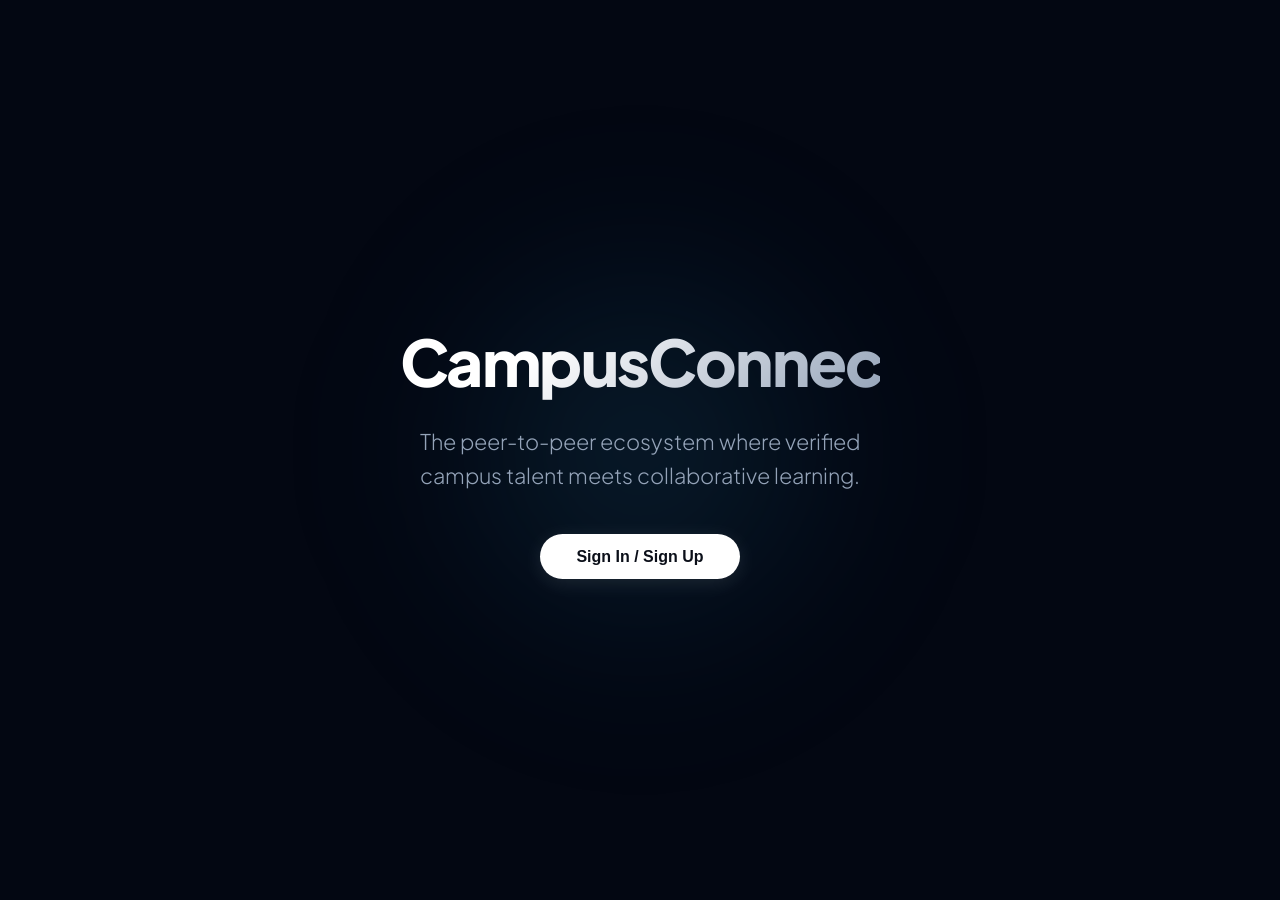
==== commit 34d00c15: "Revamp HTML structure and styles for CampusConnect Updated the HTML structure and styles for the Cam" ====
--- a/index.html
+++ b/index.html
@@ -1,1442 +1,272 @@
 <!DOCTYPE html>
-<html lang="en" data-theme="light">
+<html lang="en">
 <head>
-<meta charset="UTF-8" />
-<meta name="viewport" content="width=device-width, initial-scale=1.0" />
-<title>CampusConnect | Student Hub</title>
-<link rel="preconnect" href="https://fonts.googleapis.com" />
-<link rel="preconnect" href="https://fonts.gstatic.com" crossorigin />
-<link href="https://fonts.googleapis.com/css2?family=Plus+Jakarta+Sans:wght@400;500;600;700;800&family=Sora:wght@600;700;800&display=swap" rel="stylesheet" />
-<style>
-/* ============ DESIGN TOKENS ============ */
-:root{
-  --indigo:#5b4fe0; --indigo-600:#4a3fd0; --indigo-300:#a79ff5;
-  --lav-50:#f6f4ff; --lav-100:#ece8ff; --lav-200:#ddd7ff; --lav-300:#c9c0ff;
-  --navy:#0f1b3d; --navy-2:#17285a; --navy-3:#22377a;
-  --mint:#4fe3c1; --mint-600:#1fb994; --mint-100:#d8f8ef; --mint-50:#eefcf8;
-  --coral:#ff7a90; --amber:#ffb84d;
-
-  --bg:linear-gradient(160deg,#e9e5ff 0%,#dcd6ff 45%,#e8e4ff 100%);
-  --blob1:rgba(91,79,224,.28); --blob2:rgba(79,227,193,.22);
-  --card:rgba(255,255,255,.82); --card-solid:#fff; --card-border:rgba(91,79,224,.14);
-  --text:#14193a; --muted:#5d6488; --faint:#8a90b0;
-  --input:#f3f1ff; --line:rgba(20,25,58,.09);
-  --shadow:0 1px 2px rgba(48,38,140,.05), 0 10px 28px -14px rgba(48,38,140,.2);
-  --shadow-lg:0 24px 60px -20px rgba(33,24,110,.45);
-  --navy-card:linear-gradient(145deg,#0f1b3d 0%,#1a2c66 100%);
-  --mint-card:linear-gradient(145deg,#d8f8ef 0%,#c8f3ff 100%);
-  --nav-bg:rgba(255,255,255,.72);
-  --bubble-in:#fff; --bubble-out:linear-gradient(135deg,#5b4fe0,#7a6cf5);
-  --radius:20px;
-}
-[data-theme="dark"]{
-  --bg:linear-gradient(160deg,#0a0f2a 0%,#141043 50%,#0c1235 100%);
-  --blob1:rgba(91,79,224,.35); --blob2:rgba(79,227,193,.14);
-  --card:rgba(23,34,82,.72); --card-solid:#16224f; --card-border:rgba(167,159,245,.16);
-  --text:#eef0ff; --muted:#aab1d8; --faint:#7f87b3;
-  --input:rgba(255,255,255,.07); --line:rgba(255,255,255,.09);
-  --shadow:0 12px 34px -14px rgba(0,0,0,.65);
-  --navy-card:linear-gradient(145deg,#1b2d6e 0%,#26397f 100%);
-  --mint-card:linear-gradient(145deg,rgba(79,227,193,.2),rgba(91,79,224,.22));
-  --nav-bg:rgba(15,22,60,.72);
-  --bubble-in:#1d2c66; --lav-100:#1f2a63; --lav-200:#2a3678; --mint-100:rgba(79,227,193,.16); --mint-50:rgba(79,227,193,.1);
-}
-*{box-sizing:border-box;margin:0;padding:0}
-html{scroll-behavior:smooth}
-body{font-family:'Plus Jakarta Sans',system-ui,-apple-system,Segoe UI,sans-serif;color:var(--text);background:var(--bg);background-attachment:fixed;min-height:100vh;line-height:1.5;-webkit-font-smoothing:antialiased;overflow-x:hidden}
-body::before,body::after{content:"";position:fixed;z-index:-1;border-radius:50%;filter:blur(80px);pointer-events:none}
-body::before{width:520px;height:520px;background:var(--blob1);top:-140px;left:-120px}
-body::after{width:460px;height:460px;background:var(--blob2);bottom:-120px;right:-100px}
-h1,h2,h3,h4{font-family:'Sora','Plus Jakarta Sans',sans-serif;letter-spacing:-.01em}
-button{font-family:inherit;cursor:pointer;border:none;background:none;color:inherit}
-input,textarea,select{font-family:inherit;color:var(--text)}
-:focus-visible{outline:3px solid var(--mint);outline-offset:2px;border-radius:10px}
-svg.i{width:1.1em;height:1.1em;stroke:currentColor;fill:none;stroke-width:2;stroke-linecap:round;stroke-linejoin:round;flex:none}
-.hidden{display:none!important}
-
-/* ============ CARDS / BUTTONS ============ */
-.card{background:var(--card);backdrop-filter:blur(14px);-webkit-backdrop-filter:blur(14px);border:1px solid var(--card-border);border-radius:var(--radius);box-shadow:var(--shadow);padding:20px}
-.card.navy{background:var(--navy-card);color:#eef0ff;border-color:rgba(255,255,255,.08)}
-.card.navy .muted{color:#aeb7e6}
-.card.mint{background:var(--mint-card);border-color:rgba(31,185,148,.25)}
-.muted{color:var(--muted)}
-.btn{display:inline-flex;align-items:center;justify-content:center;gap:8px;font-weight:700;font-size:.92rem;padding:11px 20px;border-radius:14px;transition:transform .15s,box-shadow .2s,background .2s;white-space:nowrap}
-.btn:active{transform:scale(.97)}
-.btn-primary{background:linear-gradient(135deg,var(--indigo),#7a6cf5);color:#fff;box-shadow:0 8px 20px -8px rgba(91,79,224,.7)}
-.btn-primary:hover{transform:translateY(-2px);box-shadow:0 12px 26px -8px rgba(91,79,224,.8)}
-.btn-mint{background:var(--mint);color:var(--navy);box-shadow:0 8px 20px -10px rgba(31,185,148,.9)}
-.btn-mint:hover{transform:translateY(-2px);background:#6af0d1}
-.btn-outline{border:1.5px solid var(--indigo-300);color:var(--indigo);background:transparent}
-[data-theme="dark"] .btn-outline{color:var(--mint);border-color:rgba(79,227,193,.45)}
-.btn-outline:hover{background:var(--lav-100)}
-.btn-ghost{background:var(--input);color:var(--muted)}
-.btn-ghost:hover{background:var(--lav-200)}
-.btn-sm{padding:8px 14px;font-size:.84rem;border-radius:12px}
-.btn-icon{width:42px;height:42px;border-radius:14px;display:grid;place-items:center;background:var(--input);color:var(--text);position:relative;transition:background .2s,transform .15s;font-size:1.1rem}
-.btn-icon:hover{background:var(--lav-200);transform:translateY(-1px)}
-.dot-badge{position:absolute;top:-4px;right:-4px;min-width:19px;height:19px;border-radius:99px;background:var(--coral);color:#fff;font-size:.68rem;font-weight:800;display:grid;place-items:center;border:2px solid var(--card-solid);padding:0 4px}
-
-/* ============ AVATAR / TAGS / BADGES ============ */
-.avatar{width:46px;height:46px;border-radius:15px;display:grid;place-items:center;font-weight:800;font-size:.9rem;color:#fff;flex:none;position:relative;font-family:'Sora',sans-serif}
-.avatar.sm{width:44px;height:44px;border-radius:14px}
-.avatar.xs{width:30px;height:30px;border-radius:10px;font-size:.68rem}
-.avatar.lg{width:104px;height:104px;border-radius:30px;font-size:2rem;border:4px solid var(--card-solid)}
-.av-1{background:linear-gradient(135deg,#5b4fe0,#8b7dff)} .av-2{background:linear-gradient(135deg,#1fb994,#4fe3c1);color:var(--navy)}
-.av-3{background:linear-gradient(135deg,#17285a,#3a55b8)} .av-4{background:linear-gradient(135deg,#ff7a90,#ffa86b)} .av-5{background:linear-gradient(135deg,#7a6cf5,#4fe3c1)}
-.presence{position:absolute;right:-3px;bottom:-3px;width:14px;height:14px;border-radius:50%;background:#9aa1c4;border:3px solid var(--card-solid)}
-.presence.on{background:#2ee59d;box-shadow:0 0 0 0 rgba(46,229,157,.6);animation:pulse 2s infinite}
-@keyframes pulse{70%{box-shadow:0 0 0 7px rgba(46,229,157,0)}100%{box-shadow:0 0 0 0 rgba(46,229,157,0)}}
-.tag-row{display:flex;flex-wrap:wrap;gap:8px}
-.tag{font-size:.78rem;font-weight:600;padding:5px 12px;border-radius:99px;background:var(--lav-100);color:var(--indigo-600)}
-[data-theme="dark"] .tag{color:var(--indigo-300)}
-.tag.mint{background:var(--mint-100);color:#0b7a5f} [data-theme="dark"] .tag.mint{color:var(--mint)}
-.tag.want{background:transparent;border:1.5px dashed var(--indigo-300);color:var(--muted)}
-.tag button{margin-left:6px;opacity:.6;font-size:.9rem}
-.verified{display:inline-flex;align-items:center;gap:4px;font-size:.68rem;font-weight:800;letter-spacing:.03em;text-transform:uppercase;padding:3px 9px;border-radius:99px;background:var(--mint-100);color:#0b7a5f;vertical-align:middle}
-[data-theme="dark"] .verified{color:var(--mint)}
-/* skill badges */
-.skill-badge{display:inline-flex;align-items:center;gap:8px;padding:6px 12px 6px 7px;border-radius:99px;font-size:.78rem;font-weight:700;background:var(--card-solid);border:1px solid var(--line);box-shadow:0 2px 6px rgba(20,25,58,.05)}
-.skill-badge .medal{width:22px;height:22px;border-radius:50%;display:grid;place-items:center;font-size:.62rem;color:#fff;font-weight:800}
-.lvl-Gold .medal{background:linear-gradient(135deg,#ffcb4d,#ff9d2e)}
-.lvl-Silver .medal{background:linear-gradient(135deg,#aeb6d6,#7d86ad)}
-.lvl-Bronze .medal{background:linear-gradient(135deg,#e5a070,#b9693a)}
-.skill-badge small{font-weight:600;color:var(--faint);font-size:.68rem}
-.stars{color:var(--amber);letter-spacing:1px;font-size:.85rem;white-space:nowrap}
-.match-pill{display:inline-flex;align-items:center;gap:5px;font-size:.74rem;font-weight:800;padding:4px 10px;border-radius:99px;background:linear-gradient(135deg,var(--mint),#9bf3de);color:var(--navy)}
-
-/* ============ LANDING (front page) ============ */
-.logo-mark{width:42px;height:42px;border-radius:14px;background:linear-gradient(135deg,var(--indigo),var(--mint));display:grid;place-items:center;color:#fff;box-shadow:0 8px 20px -6px rgba(91,79,224,.6);flex:none}
-.landing{--text:#eef0ff;--muted:#aab1d8;--faint:#7f87b3;--card:rgba(255,255,255,.045);--card-solid:#141a45;--card-border:rgba(167,159,245,.18);--input:rgba(255,255,255,.07);--line:rgba(255,255,255,.1);--shadow:0 18px 50px -20px rgba(0,0,0,.7);--shadow-lg:0 30px 70px -25px rgba(0,0,0,.8);--lav-100:rgba(167,159,245,.16);--lav-200:rgba(167,159,245,.26);--mint-100:rgba(79,227,193,.16);
-  color:var(--text);min-height:100vh;position:relative;overflow:hidden;
-  background:radial-gradient(900px 520px at 50% -8%,rgba(91,79,224,.55),transparent 70%),radial-gradient(700px 420px at 90% 30%,rgba(139,92,246,.18),transparent 70%),radial-gradient(600px 400px at 0% 60%,rgba(79,227,193,.10),transparent 70%),#080a1f}
-.landing .wrap{max-width:1120px;margin:0 auto;padding:0 24px}
-.l-nav{position:sticky;top:0;z-index:40;backdrop-filter:blur(16px);-webkit-backdrop-filter:blur(16px);background:rgba(8,10,31,.62);border-bottom:1px solid var(--line)}
-.l-nav .wrap{display:flex;align-items:center;gap:28px;height:72px}
-.l-brand{display:flex;align-items:center;gap:12px;font-family:'Sora',sans-serif;font-weight:800;font-size:1.15rem;line-height:1.1;margin-right:auto}
-.l-brand small{display:block;font-family:'Plus Jakarta Sans',sans-serif;font-weight:500;font-size:.7rem;color:var(--faint);margin-top:2px}
-.l-brand b{color:var(--indigo-300)}
-.l-links{display:flex;gap:6px}
-.l-links a{padding:9px 14px;border-radius:12px;font-weight:600;font-size:.9rem;color:var(--muted);text-decoration:none;transition:all .2s}
-.l-links a:hover{color:#fff;background:rgba(255,255,255,.07)}
-.hero{text-align:center;padding:84px 0 70px}
-.pill{display:inline-flex;align-items:center;gap:10px;padding:8px 16px;border-radius:99px;border:1px solid var(--card-border);background:rgba(91,79,224,.14);font-size:.8rem;font-weight:700;color:#d9d4ff}
-.pill i{width:8px;height:8px;border-radius:50%;background:#2ee59d;box-shadow:0 0 0 0 rgba(46,229,157,.6);animation:pulse 2s infinite}
-.hero h1{font-size:clamp(2.5rem,6.6vw,5rem);line-height:1.04;letter-spacing:-.03em;margin:26px auto 22px;max-width:960px;font-weight:800}
-.grad{background:linear-gradient(95deg,#8b7dff 0%,#c4a5ff 55%,#7ff0d8 100%);-webkit-background-clip:text;background-clip:text;color:transparent}
-.hero p.lead{font-size:1.14rem;color:var(--muted);max-width:680px;margin:0 auto 34px}
-.hero-cta{display:flex;gap:14px;justify-content:center;flex-wrap:wrap}
-.btn-lg{padding:16px 28px;font-size:1rem;border-radius:16px}
-.btn-dark{background:rgba(255,255,255,.06);border:1px solid var(--card-border);color:#fff}
-.btn-dark:hover{background:rgba(255,255,255,.12)}
-.hero-stats{display:flex;gap:14px;justify-content:center;flex-wrap:wrap;margin-top:54px}
-.hero-stat{padding:16px 26px;border-radius:18px;background:var(--card);border:1px solid var(--card-border);min-width:170px}
-.hero-stat b{display:block;font-family:'Sora',sans-serif;font-size:1.7rem;color:#fff}
-.hero-stat b span{color:var(--mint)}
-.hero-stat small{color:var(--muted);font-size:.82rem}
-.scroll-hint{margin-top:44px;color:var(--faint);font-size:.78rem;font-weight:700;letter-spacing:.14em;text-transform:uppercase;display:flex;flex-direction:column;align-items:center;gap:8px}
-.scroll-hint svg{animation:bounceY 1.8s infinite}
-@keyframes bounceY{50%{transform:translateY(6px)}}
-.l-sec{padding:84px 0;border-top:1px solid var(--line)}
-.l-sec .head{text-align:center;max-width:680px;margin:0 auto 48px}
-.eyebrow{display:inline-block;font-size:.76rem;font-weight:800;letter-spacing:.14em;text-transform:uppercase;color:var(--mint);margin-bottom:12px}
-.l-sec h2{font-size:clamp(1.8rem,3.8vw,2.7rem);line-height:1.12;letter-spacing:-.02em;margin-bottom:14px}
-.l-sec .head p{color:var(--muted);font-size:1.04rem}
-/* about: problem -> solution rows */
-.ps-list{display:flex;flex-direction:column;gap:14px;max-width:820px;margin:0 auto}
-.ps{display:grid;grid-template-columns:1fr 36px 1fr;gap:14px;align-items:center}
-.ps .box{padding:18px 20px;border-radius:18px;font-size:.94rem;border:1px solid var(--card-border);background:var(--card)}
-.ps .box small{display:block;font-weight:800;font-size:.68rem;letter-spacing:.1em;text-transform:uppercase;margin-bottom:4px;color:var(--faint)}
-.ps .box.good{background:linear-gradient(145deg,rgba(79,227,193,.14),rgba(91,79,224,.14));border-color:rgba(79,227,193,.3)}
-.ps .box.good small{color:var(--mint)}
-.ps .arrow{color:var(--mint);display:grid;place-items:center}
-/* how it works: vertical steps */
-.steps{max-width:720px;margin:0 auto;position:relative;display:flex;flex-direction:column;gap:22px}
-.steps::before{content:"";position:absolute;left:27px;top:20px;bottom:20px;width:2px;background:linear-gradient(var(--indigo),var(--mint));opacity:.5}
-.step{display:flex;gap:22px;align-items:flex-start;position:relative}
-.step .num{width:56px;height:56px;border-radius:18px;flex:none;display:grid;place-items:center;font-family:'Sora',sans-serif;font-weight:800;font-size:1.2rem;background:linear-gradient(135deg,var(--indigo),#7a6cf5);color:#fff;box-shadow:0 10px 24px -8px rgba(91,79,224,.9);z-index:1}
-.step:nth-child(even) .num{background:linear-gradient(135deg,var(--mint-600),var(--mint));color:var(--navy)}
-.step .txt{flex:1;padding:18px 22px;border-radius:20px;background:var(--card);border:1px solid var(--card-border)}
-.step h3{font-size:1.08rem;margin-bottom:4px}
-.step p{color:var(--muted);font-size:.93rem}
-/* features */
-.feat-grid{display:grid;grid-template-columns:repeat(3,1fr);gap:18px}
-.feat{padding:26px;border-radius:22px;background:var(--card);border:1px solid var(--card-border);transition:transform .25s,border-color .25s}
-.feat:hover{transform:translateY(-5px);border-color:rgba(79,227,193,.45)}
-.feat .ico{width:48px;height:48px;border-radius:15px;display:grid;place-items:center;background:var(--navy-2);color:var(--mint);margin-bottom:16px;font-size:1.25rem}
-.feat h3{font-size:1.04rem;margin-bottom:6px}
-.feat p{color:var(--muted);font-size:.9rem}
-.cat-row{display:flex;gap:12px;justify-content:center;flex-wrap:wrap;margin-top:34px}
-.cat-row span{padding:11px 20px;border-radius:99px;border:1px solid var(--card-border);background:var(--card);font-weight:700;font-size:.9rem}
-/* trust */
-.trust-grid{display:grid;grid-template-columns:repeat(3,1fr);gap:18px;max-width:960px;margin:0 auto}
-.trust{padding:26px;border-radius:22px;text-align:center;background:linear-gradient(160deg,rgba(23,40,90,.9),rgba(15,27,61,.9));border:1px solid var(--card-border)}
-.trust .em{font-size:1.9rem;display:block;margin-bottom:10px}
-.trust h3{font-size:1.02rem;margin-bottom:6px} .trust p{color:var(--muted);font-size:.88rem}
-/* join */
-.join-box{max-width:520px;margin:0 auto}
-.auth-card{width:100%;padding:34px;box-shadow:var(--shadow-lg);background:var(--card-solid);color:var(--text)}
-.auth-card .btn-primary{width:100%;padding:15px;margin-top:6px}
-.landing .form-group{margin:16px 0}
-.landing .form-group label{display:block;font-size:.8rem;font-weight:700;margin-bottom:6px;color:var(--muted)}
-.landing .field{width:100%;padding:13px 16px;border-radius:14px;border:1.5px solid transparent;background:var(--input);font-size:.95rem;color:#fff;transition:border .2s,box-shadow .2s}
-.landing .field option{color:#14193a}
-.landing .field::placeholder{color:var(--faint)}
-.landing .field:focus{outline:none;border-color:var(--indigo-300);box-shadow:0 0 0 4px rgba(91,79,224,.25)}
-.field-hint{font-size:.76rem;margin-top:6px;color:var(--faint)} .field-hint.err{color:var(--coral);font-weight:600}
-.l-foot{padding:34px 0;border-top:1px solid var(--line);text-align:center;color:var(--faint);font-size:.84rem}
-.feat .ico,.logo-mark{display:grid!important;place-items:center}
-.reveal{opacity:0;transform:translateY(26px);transition:opacity .7s ease,transform .7s cubic-bezier(.2,.8,.2,1)}
-.reveal.in{opacity:1;transform:none}
-@media (max-width:860px){
-  .l-links{display:none} .hero{padding:52px 0 48px} .l-sec{padding:60px 0}
-  .feat-grid,.trust-grid{grid-template-columns:1fr}
-  .ps{grid-template-columns:1fr;gap:6px} .ps .arrow{transform:rotate(90deg)}
-  .step .txt{padding:14px 16px}
-  .l-brand small{display:none}
-}
-@media (prefers-reduced-motion:reduce){.reveal{opacity:1;transform:none}}
-
-/* ============ NAVBAR ============ */
-.top-nav{position:sticky;top:12px;z-index:50;margin:12px auto 0;max-width:1240px;width:calc(100% - 32px);display:flex;align-items:center;gap:20px;padding:10px 12px 10px 18px;border-radius:22px;background:var(--nav-bg);backdrop-filter:blur(18px) saturate(1.4);-webkit-backdrop-filter:blur(18px) saturate(1.4);border:1px solid var(--card-border);box-shadow:var(--shadow)}
-.nav-brand{display:flex;align-items:center;gap:10px;font-family:'Sora',sans-serif;font-weight:800;font-size:1.08rem;margin-right:auto}
-.nav-brand .logo-mark{width:36px;height:36px;border-radius:12px}
-.nav-tabs{display:flex;gap:2px;position:relative;padding:4px;background:var(--input);border-radius:16px}
-.nav-pill{position:absolute;top:4px;bottom:4px;left:0;border-radius:12px;background:linear-gradient(135deg,var(--navy),var(--navy-3));box-shadow:0 6px 16px -6px rgba(15,27,61,.7);transition:transform .35s cubic-bezier(.4,1.3,.5,1),width .35s cubic-bezier(.4,1.3,.5,1);z-index:0}
-.tab-btn{position:relative;z-index:1;display:flex;align-items:center;gap:7px;padding:9px 16px;font-weight:700;font-size:.88rem;color:var(--muted);border-radius:12px;transition:color .25s}
-.tab-btn:hover{color:var(--text)}
-.tab-btn.active{color:#fff}
-.tab-btn .cnt{background:var(--mint);color:var(--navy);font-size:.66rem;font-weight:800;border-radius:99px;padding:1px 6px}
-.nav-actions{display:flex;align-items:center;gap:10px;margin-left:auto;position:relative}
-.nav-user{display:flex;align-items:center;gap:10px;padding:4px 12px 4px 4px;border-radius:16px;background:var(--input);font-weight:700;font-size:.85rem}
-.nav-user .avatar{width:34px;height:34px;border-radius:12px;font-size:.75rem}
-.menu-pop{position:absolute;top:calc(100% + 12px);right:0;width:340px;max-height:70vh;overflow:auto;z-index:70;animation:pop .22s cubic-bezier(.3,1.4,.5,1);background:var(--card-solid);border:1px solid var(--card-border);border-radius:20px;box-shadow:var(--shadow-lg);padding:16px}
-@keyframes pop{from{opacity:0;transform:translateY(-8px) scale(.96)}}
-.notif{display:flex;gap:12px;padding:12px;border-radius:14px;align-items:flex-start;font-size:.85rem}
-.notif+.notif{margin-top:4px}
-.notif:hover{background:var(--input)}
-.notif .actions{display:flex;gap:8px;margin-top:8px}
-
-/* ============ LAYOUT ============ */
-.content-container{max-width:1240px;margin:24px auto 90px;padding:0 16px}
-.tab-pane{display:none}
-.tab-pane.active{display:block;animation:rise .45s cubic-bezier(.2,.8,.2,1)}
-@keyframes rise{from{opacity:0;transform:translateY(14px)}}
-.page-title{display:flex;align-items:flex-end;justify-content:space-between;gap:16px;margin-bottom:20px;flex-wrap:wrap}
-.page-title h2{font-size:1.7rem}
-.feed-layout{display:grid;grid-template-columns:minmax(0,1fr) 300px;gap:28px;align-items:start;max-width:1040px;margin:0 auto}
-.side-col{display:flex;flex-direction:column;gap:18px;position:sticky;top:96px}
-.stack{display:flex;flex-direction:column;gap:18px}
-.section-h{display:flex;align-items:center;justify-content:space-between;margin-bottom:14px}
-.section-h h4{font-size:.98rem}
-.link-btn{font-size:.8rem;font-weight:700;color:var(--indigo)} [data-theme="dark"] .link-btn{color:var(--mint)}
-
-/* mini profile */
-.mini-prof{text-align:center;padding:0;overflow:hidden}
-.mini-prof .cover{height:76px;background:linear-gradient(120deg,var(--indigo),#8f84ff 55%,var(--mint))}
-.mini-prof .body{padding:0 20px 20px;margin-top:-34px}
-.mini-prof .avatar{margin:0 auto 10px;width:68px;height:68px;border-radius:22px;font-size:1.3rem;border:4px solid #1a2c66}
-.mini-stats{display:grid;grid-template-columns:repeat(3,1fr);gap:8px;margin-top:16px}
-.mini-stats div{background:rgba(255,255,255,.08);border-radius:12px;padding:8px 4px}
-.mini-stats b{display:block;font-family:'Sora',sans-serif;font-size:1.05rem;color:var(--mint)}
-.mini-stats span{font-size:.68rem;color:#aeb7e6}
-.trend-item{display:flex;justify-content:space-between;align-items:center;padding:9px 0;font-size:.86rem;font-weight:600;border-bottom:1px dashed var(--line)}
-.trend-item:last-child{border:none}
-.trend-item small{color:var(--faint);font-weight:500}
-
-/* composer */
-.post-creator textarea{width:100%;min-height:78px;resize:none;border:none;background:var(--input);border-radius:16px;padding:14px 16px;font-size:.95rem}
-.post-creator textarea:focus{outline:2px solid var(--indigo-300)}
-.post-creator-footer{display:flex;justify-content:space-between;align-items:center;margin-top:12px;gap:10px;flex-wrap:wrap}
-.chip-row{display:flex;gap:6px;flex-wrap:wrap}
-.chip{padding:7px 13px;border-radius:99px;font-size:.8rem;font-weight:700;background:var(--input);color:var(--muted);transition:all .2s;display:inline-flex;align-items:center;gap:6px}
-.chip:hover{background:var(--lav-200)}
-.chip.active{background:var(--navy);color:#fff;box-shadow:0 6px 14px -6px rgba(15,27,61,.7)}
-[data-theme="dark"] .chip.active{background:var(--mint);color:var(--navy)}
-.feed-filters{display:flex;align-items:center;justify-content:space-between;gap:10px;flex-wrap:wrap}
-.feed-filters .chip-row{overflow:auto}
-
-/* posts */
-.post-card{transition:transform .2s,box-shadow .2s;animation:rise .45s both}
-.post-card:hover{transform:translateY(-2px)}
-.post-header{display:flex;align-items:center;gap:12px;margin-bottom:12px}
-.post-author{font-weight:800;font-size:.98rem;display:flex;align-items:center;gap:8px;flex-wrap:wrap}
-.post-time{font-size:.78rem;color:var(--faint)}
-.post-header .match-pill{margin-left:auto}
-.post-body{font-size:.96rem;margin-bottom:12px;color:var(--text)}
-.why{display:flex;gap:8px;align-items:center;font-size:.78rem;padding:8px 12px;border-radius:12px;background:var(--mint-50);color:#0b7a5f;margin-bottom:12px;font-weight:600;border:1px solid rgba(31,185,148,.2)}
-[data-theme="dark"] .why{color:var(--mint)}
-.post-badges{display:flex;gap:8px;flex-wrap:wrap;margin-bottom:12px}
-.post-actions{display:flex;gap:6px;padding-top:12px;border-top:1px solid var(--line);flex-wrap:wrap}
-.action-btn{display:inline-flex;align-items:center;gap:7px;padding:8px 12px;border-radius:12px;font-weight:700;font-size:.84rem;color:var(--muted);transition:all .2s}
-.action-btn:hover{background:var(--input);color:var(--text)}
-.action-btn.liked{color:var(--coral)} .action-btn.liked svg{fill:var(--coral)}
-.action-btn.collab{margin-left:auto;background:var(--navy);color:#fff}
-.action-btn.collab:hover{background:var(--navy-3);color:#fff}
-.action-btn.sent{background:var(--mint-100);color:#0b7a5f}
-.comments{margin-top:12px;display:flex;flex-direction:column;gap:10px}
-.comment{display:flex;gap:10px;font-size:.86rem}
-.comment .bubble{background:var(--input);border-radius:4px 14px 14px 14px;padding:8px 12px}
-.comment-input{display:flex;gap:8px}
-.comment-input input{flex:1;padding:10px 14px;border-radius:12px;border:none;background:var(--input);font-size:.86rem}
-
-/* suggested matches */
-.match-row{display:flex;align-items:center;gap:12px;padding:10px 0}
-.match-row+.match-row{border-top:1px dashed rgba(31,185,148,.3)}
-.match-row .info{flex:1;min-width:0}
-.match-row b{display:block;font-size:.9rem}
-.match-row small{color:var(--muted);font-size:.76rem}
-.ring{--p:80;width:46px;height:46px;border-radius:50%;background:conic-gradient(var(--mint-600) calc(var(--p)*1%),rgba(31,185,148,.18) 0);display:grid;place-items:center;font-size:.7rem;font-weight:800;flex:none;position:relative}
-.ring::before{content:"";position:absolute;inset:5px;background:var(--card-solid);border-radius:50%}
-.ring span{position:relative}
-
-/* ============ EVENTS ============ */
-.events-grid{display:grid;grid-template-columns:repeat(auto-fill,minmax(330px,1fr));gap:20px}
-.event-card{padding:0;overflow:hidden;display:flex;flex-direction:column;transition:transform .25s}
-.event-card:hover{transform:translateY(-4px)}
-.event-top{display:flex;gap:16px;padding:20px;background:var(--navy-card);color:#fff;position:relative}
-.event-top::after{content:"";position:absolute;right:-30px;top:-30px;width:120px;height:120px;border-radius:50%;background:radial-gradient(circle,rgba(79,227,193,.35),transparent 70%)}
-.date-block{width:62px;height:70px;border-radius:16px;background:var(--mint);color:var(--navy);display:flex;flex-direction:column;align-items:center;justify-content:center;flex:none;font-family:'Sora'}
-.date-block b{font-size:1.5rem;line-height:1} .date-block span{font-size:.68rem;font-weight:800;letter-spacing:.08em;text-transform:uppercase}
-.event-top h4{font-size:1.05rem;margin-bottom:6px}
-.event-top{padding-bottom:44px}
-.event-meta{display:flex;flex-direction:column;gap:3px;font-size:.8rem;color:#b9c2f0}
-.event-meta span{display:flex;align-items:center;gap:6px}
-.event-body{padding:18px 20px 20px;display:flex;flex-direction:column;gap:14px;flex:1}
-.event-body p{font-size:.88rem;color:var(--muted)}
-.attendees{display:flex;align-items:center;font-size:.8rem;color:var(--muted);font-weight:600}
-.attendees .avatar{margin-left:-8px;border:2px solid var(--card-solid)} .attendees .avatar:first-child{margin-left:0}
-.attendees span{margin-left:10px}
-.rsvp-row{display:flex;gap:8px;margin-top:auto}
-.rsvp-btn{flex:1;padding:10px 6px;border-radius:12px;font-weight:700;font-size:.8rem;background:var(--input);color:var(--muted);transition:all .2s;display:flex;align-items:center;justify-content:center;gap:6px}
-.rsvp-btn:hover{background:var(--lav-200)}
-.rsvp-btn.on-going{background:var(--mint);color:var(--navy);box-shadow:0 6px 14px -6px rgba(31,185,148,.9)}
-.rsvp-btn.on-interested{background:var(--indigo);color:#fff}
-.rsvp-btn.on-declined{background:#ffe3e8;color:#c0314c}
-.rsvp-status{position:absolute;bottom:14px;right:14px;z-index:2;font-size:.7rem;font-weight:800;padding:5px 11px;border-radius:99px;background:rgba(255,255,255,.14);color:#fff;backdrop-filter:blur(6px)}
-.rsvp-status.going{background:var(--mint);color:var(--navy)} .rsvp-status.interested{background:var(--indigo)} .rsvp-status.declined{background:#ffe3e8;color:#c0314c}
-.ev-mini{display:flex;gap:12px;align-items:center;padding:10px 0}
-.ev-mini+.ev-mini{border-top:1px dashed var(--line)}
-.ev-mini .date-block{width:46px;height:50px;border-radius:12px} .ev-mini .date-block b{font-size:1.05rem}
-.ev-mini .date-block span{font-size:.58rem}
-.ev-mini b{font-size:.86rem;display:block;line-height:1.3}
-.ev-mini small{color:var(--muted);font-size:.74rem}
-
-/* ============ SEARCH / ENTITIES ============ */
-.search-control-card{display:flex;flex-direction:column;gap:14px;margin-bottom:20px}
-.search-input-wrapper{position:relative}
-.search-input-wrapper svg{position:absolute;left:16px;top:50%;transform:translateY(-50%);color:var(--faint);width:1.2em;height:1.2em}
-.search-input-wrapper input{width:100%;padding:15px 16px 15px 46px;border-radius:16px;border:1.5px solid transparent;background:var(--input);font-size:1rem}
-.search-input-wrapper input:focus{outline:none;border-color:var(--indigo-300);box-shadow:0 0 0 4px rgba(91,79,224,.14)}
-.filter-bar{display:flex;gap:16px;justify-content:space-between;flex-wrap:wrap;align-items:center}
-.seg{display:inline-flex;background:var(--input);padding:4px;border-radius:14px}
-.seg button{padding:8px 16px;border-radius:11px;font-weight:700;font-size:.84rem;color:var(--muted);transition:all .2s}
-.seg button.active{background:var(--navy);color:#fff}
-[data-theme="dark"] .seg button.active{background:var(--mint);color:var(--navy)}
-.results-grid{display:grid;grid-template-columns:repeat(auto-fill,minmax(300px,1fr));gap:20px}
-.entity-card{display:flex;flex-direction:column;gap:14px;transition:transform .25s,box-shadow .25s;animation:rise .4s both}
-.entity-card:hover{transform:translateY(-4px);box-shadow:var(--shadow-lg)}
-.entity-header{display:flex;gap:14px;align-items:center}
-.entity-header h4{font-size:1.02rem}
-.entity-sub{font-size:.8rem;color:var(--muted)}
-.entity-desc{font-size:.88rem;color:var(--muted)}
-.entity-foot{display:flex;gap:8px;margin-top:auto}
-.entity-foot .btn{flex:1}
-.section-label{font-size:.78rem;text-transform:uppercase;letter-spacing:.1em;font-weight:800;color:var(--faint);margin:6px 0 14px}
-.empty{padding:40px;text-align:center;color:var(--muted);grid-column:1/-1}
-
-/* ============ MESSAGING ============ */
-.messaging-layout{display:grid;grid-template-columns:340px minmax(0,1fr);padding:0;overflow:hidden;height:min(720px,calc(100vh - 150px));min-height:520px}
-.chat-list{display:flex;flex-direction:column;border-right:1px solid var(--line);background:linear-gradient(180deg,rgba(91,79,224,.06),transparent 40%);min-height:0}
-.chat-list-head{padding:20px 18px 10px}
-.chat-list-head h3{font-size:1.2rem;margin-bottom:12px;display:flex;justify-content:space-between;align-items:center}
-.chat-search{position:relative}
-.chat-search svg{position:absolute;left:13px;top:50%;transform:translateY(-50%);color:var(--faint)}
-.chat-search input{width:100%;padding:11px 14px 11px 38px;border-radius:14px;border:none;background:var(--input);font-size:.88rem}
-.chat-search input:focus{outline:2px solid var(--indigo-300)}
-.chat-tabs{display:flex;gap:6px;margin-top:12px}
-.chat-tabs .chip{padding:6px 12px;font-size:.76rem}
-.chat-items{overflow:auto;padding:6px 10px 14px;flex:1}
-.chat-label{font-size:.68rem;text-transform:uppercase;letter-spacing:.1em;font-weight:800;color:var(--faint);padding:10px 10px 4px}
-.chat-item{display:flex;gap:12px;align-items:center;padding:12px;border-radius:16px;cursor:pointer;transition:background .2s,transform .2s;position:relative}
-.chat-item:hover{background:var(--input)}
-.chat-item.active{background:var(--navy-card);color:#fff;box-shadow:0 10px 22px -10px rgba(15,27,61,.7)}
-.chat-item.active .chat-preview,.chat-item.active .chat-time{color:#b9c2f0}
-.chat-item.active .presence{border-color:#1a2c66}
-.chat-item .meta{flex:1;min-width:0}
-.chat-top{display:flex;justify-content:space-between;gap:8px;align-items:baseline}
-.chat-name{font-weight:800;font-size:.92rem;white-space:nowrap;overflow:hidden;text-overflow:ellipsis;display:flex;align-items:center;gap:5px}
-.chat-time{font-size:.7rem;color:var(--faint);flex:none}
-.chat-bottom{display:flex;justify-content:space-between;gap:8px;align-items:center;margin-top:2px}
-.chat-preview{font-size:.8rem;color:var(--muted);white-space:nowrap;overflow:hidden;text-overflow:ellipsis}
-.chat-preview.typing{color:var(--mint-600);font-weight:700}
-.unread{min-width:20px;height:20px;border-radius:99px;background:var(--mint);color:var(--navy);font-size:.68rem;font-weight:800;display:grid;place-items:center;padding:0 6px;flex:none}
-.group-av{display:grid;grid-template-columns:1fr 1fr;grid-template-rows:1fr 1fr;place-items:stretch;gap:2px;padding:2px;background:var(--lav-200)}
-.group-av i{border-radius:5px;display:block}
-
-.chat-window{display:flex;flex-direction:column;min-width:0;min-height:0;background:linear-gradient(180deg,transparent,rgba(79,227,193,.05))}
-.chat-header{display:flex;align-items:center;gap:14px;padding:14px 22px;border-bottom:1px solid var(--line);background:var(--card)}
-.chat-header .back{display:none}
-.chat-header h4{font-size:1rem;line-height:1.2}
-.chat-header .status{font-size:.78rem;color:var(--mint-600);font-weight:700;display:flex;align-items:center;gap:6px}
-.chat-header .status.off{color:var(--faint)}
-.chat-header .tools{margin-left:auto;display:flex;gap:8px}
-.chat-messages{flex:1;overflow:auto;padding:22px;display:flex;flex-direction:column;gap:6px;scroll-behavior:smooth;background-image:radial-gradient(var(--line) 1px,transparent 1px);background-size:22px 22px}
-.day-divider{align-self:center;font-size:.72rem;font-weight:700;color:var(--muted);background:var(--card-solid);padding:4px 14px;border-radius:99px;margin:10px 0;border:1px solid var(--line)}
-.msg-row{display:flex;gap:8px;align-items:flex-end;max-width:78%;animation:msgIn .35s cubic-bezier(.3,1.4,.5,1) both;position:relative}
-.msg-row.sent{align-self:flex-end;flex-direction:row-reverse}
-@keyframes msgIn{from{opacity:0;transform:translateY(12px) scale(.92)}}
-.msg{padding:11px 15px;border-radius:18px;font-size:.92rem;line-height:1.45;box-shadow:0 2px 8px -4px rgba(20,25,58,.2);word-wrap:break-word;overflow-wrap:anywhere}
-.msg-row.received .msg{background:var(--bubble-in);border-bottom-left-radius:5px}
-.msg-row.sent .msg{background:var(--bubble-out);color:#fff;border-bottom-right-radius:5px}
-.msg-col{display:flex;flex-direction:column;gap:3px;min-width:0}
-.msg-row.sent .msg-col{align-items:flex-end}
-.msg-meta{font-size:.68rem;color:var(--faint);display:flex;gap:5px;align-items:center;padding:0 4px}
-.tick{color:var(--faint);font-weight:800;letter-spacing:-3px} .tick.read{color:var(--mint-600)}
-.reactions{display:flex;gap:4px;margin-top:-6px;z-index:1}
-.reactions span{background:var(--card-solid);border:1px solid var(--line);border-radius:99px;padding:1px 7px;font-size:.78rem;box-shadow:0 2px 6px rgba(0,0,0,.1);animation:pop .25s}
-.react-bar{position:absolute;top:-34px;display:none;gap:2px;background:var(--card-solid);border:1px solid var(--line);padding:4px 6px;border-radius:99px;box-shadow:var(--shadow);z-index:5}
-.msg-row.sent .react-bar{right:40px} .msg-row.received .react-bar{left:40px}
-.msg-row:hover .react-bar{display:flex}
-.react-bar button{font-size:1rem;padding:2px 4px;border-radius:8px;transition:transform .15s}
-.react-bar button:hover{transform:scale(1.35)}
-.session-card{background:var(--navy-card);color:#fff;border-radius:16px;padding:14px 16px;min-width:230px;display:flex;flex-direction:column;gap:8px;font-size:.85rem}
-.session-card b{font-family:'Sora'} .session-card .btn{align-self:flex-start}
-.typing-row{display:flex;gap:8px;align-items:flex-end;align-self:flex-start;animation:msgIn .3s both}
-.typing-bubble{background:var(--bubble-in);padding:13px 16px;border-radius:18px;border-bottom-left-radius:5px;display:flex;gap:5px;box-shadow:0 2px 8px -4px rgba(20,25,58,.2)}
-.typing-bubble i{width:7px;height:7px;border-radius:50%;background:var(--indigo-300);animation:bounce 1.1s infinite}
-.typing-bubble i:nth-child(2){animation-delay:.15s} .typing-bubble i:nth-child(3){animation-delay:.3s}
-@keyframes bounce{0%,60%,100%{transform:translateY(0);opacity:.5}30%{transform:translateY(-6px);opacity:1}}
-
-.composer{padding:12px 18px 18px;background:var(--card);border-top:1px solid var(--line);position:relative}
-.quick-replies{display:flex;gap:8px;margin-bottom:10px;overflow:auto;padding-bottom:2px}
-.quick-replies button{white-space:nowrap;padding:6px 13px;font-size:.78rem;font-weight:700;border-radius:99px;border:1.5px solid var(--indigo-300);color:var(--indigo);transition:all .2s}
-[data-theme="dark"] .quick-replies button{color:var(--mint);border-color:rgba(79,227,193,.4)}
-.quick-replies button:hover{background:var(--indigo);color:#fff;border-color:var(--indigo);transform:translateY(-1px)}
-.input-shell{display:flex;align-items:flex-end;gap:8px;background:var(--input);padding:7px 7px 7px 8px;border-radius:26px;border:1.5px solid transparent;transition:border .2s,box-shadow .25s,background .2s}
-.input-shell:focus-within{border-color:var(--indigo-300);box-shadow:0 0 0 5px rgba(91,79,224,.12);background:var(--card-solid)}
-.input-shell textarea{flex:1;border:none;background:none;resize:none;max-height:120px;padding:10px 4px;font-size:.94rem;line-height:1.4;outline:none}
-.input-shell .tool{width:38px;height:38px;border-radius:50%;display:grid;place-items:center;color:var(--muted);transition:all .2s;flex:none}
-.input-shell .tool:hover{background:var(--lav-200);color:var(--indigo);transform:rotate(8deg)}
-.send-btn{width:44px;height:44px;border-radius:50%;display:grid;place-items:center;color:#fff;background:linear-gradient(135deg,var(--indigo),#7a6cf5);box-shadow:0 8px 18px -8px rgba(91,79,224,.9);transition:transform .2s;flex:none;position:relative}
-.send-btn:hover{transform:scale(1.08) rotate(-6deg)}
-.send-btn.is-empty{background:var(--navy);box-shadow:none}
-.send-btn.fly svg{animation:fly .45s}
-@keyframes fly{40%{transform:translate(14px,-14px) scale(.6);opacity:0}41%{transform:translate(-14px,14px)}100%{transform:none;opacity:1}}
-.popover{position:absolute;bottom:calc(100% - 4px);left:18px;background:var(--card-solid);border:1px solid var(--card-border);border-radius:18px;box-shadow:var(--shadow-lg);padding:8px;z-index:20;animation:pop .2s}
-.popover.emoji{display:grid;grid-template-columns:repeat(8,1fr);gap:2px;width:300px;padding:10px}
-.popover.emoji button{font-size:1.3rem;padding:5px;border-radius:10px} .popover.emoji button:hover{background:var(--input)}
-.popover.attach{display:flex;flex-direction:column;min-width:220px}
-.popover.attach button{display:flex;gap:10px;align-items:center;padding:10px 12px;border-radius:12px;font-weight:600;font-size:.88rem;text-align:left}
-.popover.attach button:hover{background:var(--input)}
-.popover.attach .ico{width:32px;height:32px;border-radius:10px;display:grid;place-items:center;background:var(--mint-100);color:#0b7a5f}
-
-/* ============ PROFILE ============ */
-.profile-grid{display:grid;grid-template-columns:minmax(0,1.5fr) minmax(0,1fr);gap:22px;align-items:start}
-.profile-hero{padding:0;overflow:hidden}
-.profile-hero .cover{height:150px;background:linear-gradient(120deg,var(--navy),var(--indigo) 60%,var(--mint));position:relative}
-.profile-hero .cover::after{content:"";position:absolute;inset:0;background:radial-gradient(circle at 80% 20%,rgba(255,255,255,.25),transparent 40%)}
-.profile-head{display:flex;gap:20px;align-items:flex-start;padding:0 28px;margin-top:-52px;flex-wrap:wrap}
-.profile-head .info{flex:1;padding-top:62px;min-width:200px}
-.profile-head h2{font-size:1.6rem}
-.profile-body{padding:20px 28px 28px}
-.stat-row{display:grid;grid-template-columns:repeat(4,1fr);gap:12px;margin:20px 0}
-.stat{background:var(--input);border-radius:16px;padding:14px;text-align:center}
-.stat b{display:block;font-family:'Sora',sans-serif;font-size:1.4rem}
-.stat span{font-size:.74rem;color:var(--muted);font-weight:600}
-.profile-section{margin-top:26px}
-.profile-section h4{margin-bottom:12px;font-size:1rem;display:flex;align-items:center;gap:8px}
-.badge-grid{display:grid;grid-template-columns:repeat(auto-fill,minmax(150px,1fr));gap:12px}
-.achv{padding:14px;border-radius:16px;background:var(--input);text-align:center;font-size:.8rem;transition:transform .2s}
-.achv:hover{transform:translateY(-3px) rotate(-1deg)}
-.achv .em{font-size:1.8rem;display:block;margin-bottom:4px}
-.achv b{display:block;font-size:.84rem} .achv small{color:var(--muted)}
-.achv.locked{opacity:.45;filter:grayscale(1)}
-.skill-meter{display:flex;flex-direction:column;gap:12px}
-.skill-line{display:grid;grid-template-columns:130px 1fr auto;gap:12px;align-items:center;font-size:.86rem;font-weight:700}
-.bar{height:9px;border-radius:99px;background:var(--lav-200);overflow:hidden}
-.bar i{display:block;height:100%;border-radius:99px;background:linear-gradient(90deg,var(--indigo),var(--mint));transition:width 1s cubic-bezier(.2,.8,.2,1)}
-.add-tag{display:flex;gap:8px;margin-top:12px}
-.add-tag input{flex:1;padding:10px 14px;border-radius:12px;border:none;background:var(--input);font-size:.88rem}
-.req-card{padding:14px;border-radius:16px;background:var(--card-solid);border:1px solid var(--line);margin-top:12px;animation:rise .3s both}
-.req-card .top{display:flex;gap:12px;align-items:center}
-.req-card p{font-size:.84rem;color:var(--muted);margin:10px 0}
-.req-card .actions{display:flex;gap:8px}
-.state-pill{font-size:.72rem;font-weight:800;padding:3px 10px;border-radius:99px}
-.state-pill.pending{background:#fff1d6;color:#a86400} .state-pill.accepted{background:var(--mint-100);color:#0b7a5f} .state-pill.declined{background:#ffe3e8;color:#c0314c}
-.tabs-inline{display:flex;gap:6px;margin-bottom:6px}
-
-/* ============ MODAL / TOAST ============ */
-.modal-back{position:fixed;inset:0;background:rgba(10,14,40,.55);backdrop-filter:blur(6px);z-index:100;display:grid;place-items:center;padding:20px;animation:fade .2s}
-@keyframes fade{from{opacity:0}}
-.modal{width:100%;max-width:480px;background:var(--card-solid);border-radius:26px;padding:28px;box-shadow:var(--shadow-lg);border:1px solid var(--card-border);animation:pop .3s cubic-bezier(.3,1.4,.5,1)}
-.modal h3{font-size:1.3rem;margin-bottom:4px}
-.modal .btn-row{display:flex;gap:10px;justify-content:flex-end;margin-top:20px}
-.modal textarea.field{min-height:90px;resize:none}
-.toast-wrap{position:fixed;bottom:90px;left:50%;transform:translateX(-50%);display:flex;flex-direction:column;gap:10px;z-index:200;align-items:center}
-.toast{background:var(--navy);color:#fff;padding:12px 20px;border-radius:16px;font-size:.88rem;font-weight:600;box-shadow:var(--shadow-lg);display:flex;gap:10px;align-items:center;animation:toastIn .4s cubic-bezier(.3,1.5,.5,1);border:1px solid rgba(79,227,193,.35)}
-.toast i{width:22px;height:22px;border-radius:50%;background:var(--mint);color:var(--navy);display:grid;place-items:center;font-style:normal;font-size:.75rem;font-weight:800}
-@keyframes toastIn{from{opacity:0;transform:translateY(20px) scale(.9)}}
-
-
-/* ============ FEED (simplified) ============ */
-.greet{display:flex;justify-content:space-between;align-items:center;gap:22px;flex-wrap:wrap;padding:30px 32px;position:relative;overflow:hidden}
-.greet::after{content:"";position:absolute;right:-60px;top:-80px;width:260px;height:260px;border-radius:50%;background:radial-gradient(circle,rgba(79,227,193,.32),transparent 68%);pointer-events:none}
-.greet>*{position:relative;z-index:1}
-.greet-hi{font-size:.74rem;font-weight:800;color:var(--mint);letter-spacing:.12em;text-transform:uppercase}
-.greet h2{font-size:1.75rem;margin:6px 0 8px;color:#fff}
-.greet p{color:#b9c2f0;font-size:.95rem;max-width:430px}
-.greet-actions{display:flex;flex-direction:column;gap:10px;width:290px;max-width:100%}
-.btn-glass{background:rgba(255,255,255,.1);color:#fff;border:1px solid rgba(255,255,255,.18)}
-.btn-glass:hover{background:rgba(255,255,255,.18)}
-.greet-actions .btn{justify-content:space-between;overflow:hidden}
-.greet-actions .btn span.t{overflow:hidden;text-overflow:ellipsis}
-.rail-head{display:flex;justify-content:space-between;align-items:baseline;margin:6px 2px -4px}
-.rail-head h4{font-size:1.02rem}
-.rail{display:flex;gap:14px;overflow-x:auto;padding:6px 2px 14px;scroll-snap-type:x proximity;scrollbar-width:none}
-.rail::-webkit-scrollbar{display:none}
-.rail-card{flex:0 0 172px;scroll-snap-align:start;padding:20px 14px 16px;text-align:center;display:flex;flex-direction:column;align-items:center;gap:4px;transition:transform .25s,box-shadow .25s}
-.rail-card:hover{transform:translateY(-4px);box-shadow:var(--shadow-lg)}
-.rail-ring{--p:70;width:76px;height:76px;border-radius:50%;background:conic-gradient(var(--mint-600) calc(var(--p)*1%),var(--lav-200) 0);display:grid;place-items:center;margin-bottom:8px}
-.rail-ring .avatar{width:64px;height:64px;border-radius:50%;border:3px solid var(--card-solid);font-size:1.05rem}
-.rail-pct{font-size:.72rem;font-weight:800;color:#0b7a5f;background:var(--mint-100);padding:2px 10px;border-radius:99px}
-[data-theme="dark"] .rail-pct{color:var(--mint)}
-.rail-card b{font-size:.95rem;margin-top:4px}
-.rail-card small{color:var(--muted);font-size:.78rem;line-height:1.35;min-height:2.7em}
-.rail-card .btn{width:100%;margin-top:8px}
-.cmp{padding:16px 18px}
-.cmp-row{display:flex;gap:14px;align-items:flex-start}
-.cmp textarea{flex:1;border:none;background:var(--input);border-radius:16px;padding:14px 18px;height:50px;min-height:50px;resize:none;font-size:.95rem;transition:height .25s}
-.cmp textarea:focus{outline:2px solid var(--indigo-300)}
-.cmp.open textarea{height:96px}
-.cmp .foot{display:none;justify-content:space-between;gap:10px;align-items:center;margin-top:12px;padding-left:58px;flex-wrap:wrap}
-.cmp.open .foot{display:flex;animation:rise .25s}
-.cmp .chip{padding:6px 12px;font-size:.78rem}
-.feed-tabs{display:flex;gap:8px;overflow-x:auto;padding:2px;scrollbar-width:none}
-.feed-tabs::-webkit-scrollbar{display:none}
-.feed-tabs .chip{flex:none;padding:9px 16px;font-size:.84rem}
-.post-card{padding:22px 24px}
-.post-card:hover{transform:none}
-.vcheck{display:inline-grid;place-items:center;width:17px;height:17px;border-radius:50%;background:var(--mint);color:var(--navy);font-size:.6rem;font-weight:900}
-.post-author{gap:7px}
-.post-header .match-pill{background:var(--mint-100);color:#0b7a5f;font-weight:700}
-[data-theme="dark"] .post-header .match-pill{color:var(--mint)}
-.post-body{font-size:1rem;line-height:1.6;margin-bottom:14px}
-.post-tags{display:flex;flex-wrap:wrap;gap:6px;margin-bottom:14px}
-.post-tags .tag{font-size:.74rem;padding:4px 11px}
-.why{background:none;border:none;padding:0;margin:0 0 14px;font-size:.8rem;color:var(--muted);font-weight:500}
-.why b{color:var(--text)}
-.why svg{color:var(--mint-600)}
-.action-btn.collab{background:linear-gradient(135deg,var(--indigo),#7a6cf5);color:#fff;padding:9px 16px;box-shadow:0 8px 18px -10px rgba(91,79,224,.9)}
-.action-btn.collab:hover{background:linear-gradient(135deg,var(--indigo-600),var(--indigo));color:#fff}
-.action-btn.collab.sent{background:var(--mint-100);color:#0b7a5f;box-shadow:none}
-.side-col .card{padding:22px}
-.side-col .section-h h4{font-size:1rem}
-.pill-tags{display:flex;flex-wrap:wrap;gap:8px}
-.pill-tags .tag{font-size:.8rem;padding:6px 13px}
-.stack{gap:20px;min-width:0}
-.feed-layout>*{min-width:0}
-.greet-actions .btn{min-width:0}
-
-/* ============ RESPONSIVE ============ */
-@media (max-width:1100px){
-  .feed-layout{grid-template-columns:minmax(0,1fr) 300px}
-  .feed-layout .side-col.left{display:none}
-}
-@media (max-width:860px){
-  .top-nav{top:8px;gap:8px;padding:8px 10px;backdrop-filter:none;-webkit-backdrop-filter:none;background:var(--card-solid)}
-  .nav-brand{font-size:.95rem}
-  .greet{padding:24px 22px}.greet-actions{width:100%;max-width:none}
-  #logoutBtn{display:none}
-  .nav-tabs{position:fixed;bottom:12px;left:12px;right:12px;justify-content:space-around;background:var(--nav-bg);backdrop-filter:blur(18px);border:1px solid var(--card-border);box-shadow:var(--shadow-lg);border-radius:22px;padding:6px;z-index:60}
-  .tab-btn{flex-direction:column;gap:2px;padding:8px 6px;font-size:.66rem;flex:1}
-  .tab-btn svg{width:1.35em;height:1.35em}
-  .nav-user span{display:none}.nav-user{padding:4px}
-  .feed-layout{grid-template-columns:1fr}.feed-layout .side-col.right{display:none}
-  .profile-grid{grid-template-columns:1fr}
-  .stat-row{grid-template-columns:repeat(2,1fr)}
-  .messaging-layout{grid-template-columns:1fr;height:calc(100vh - 190px)}
-  .messaging-layout .chat-window{display:none}
-  .messaging-layout.chat-open .chat-list{display:none}
-  .messaging-layout.chat-open .chat-window{display:flex}
-  .chat-header .back{display:grid}
-  .msg-row{max-width:90%}
-  .menu-pop{position:fixed;left:12px;right:12px;width:auto;top:76px}
-  .skill-line{grid-template-columns:100px 1fr auto}
-}
-@media (prefers-reduced-motion:reduce){*{animation:none!important;transition:none!important}}
-</style>
+    <meta charset="UTF-8">
+    <meta name="viewport" content="width=device-width, initial-scale=1.0">
+    <title>CampusConnect - Ecosystem</title>
+    <link href="https://fonts.googleapis.com/css2?family=Plus+Jakarta+Sans:wght@300;400;500;700;800&display=swap" rel="stylesheet">
+    <style>
+        * { margin: 0; padding: 0; box-sizing: border-box; }
+        body {
+            font-family: 'Plus Jakarta Sans', sans-serif;
+            background-color: #030712;
+            color: #f9fafb;
+            min-height: 100vh;
+            display: flex;
+            justify-content: center;
+            align-items: center;
+            position: relative;
+            overflow-y: auto;
+            padding: 2.5rem 1.5rem;
+        }
+        .ambient-glow {
+            position: fixed;
+            width: 600px; height: 600px;
+            background: radial-gradient(circle, rgba(56, 189, 248, 0.12) 0%, rgba(14, 116, 144, 0.03) 50%, transparent 70%);
+            top: 50%; left: 50%; transform: translate(-50%, -50%);
+            z-index: 0; pointer-events: none; filter: blur(60px);
+        }
+        .page-view { display: none; position: relative; z-index: 1; width: 100%; max-width: 480px; }
+        .page-view.active { display: block; }
+        
+        .landing-container { text-align: center; max-width: 800px; }
+        .project-name {
+            font-size: clamp(2.5rem, 5vw, 4.5rem); font-weight: 800; letter-spacing: -0.025em; margin-bottom: 1.5rem;
+            background: linear-gradient(135deg, #ffffff 30%, #94a3b8 100%);
+            -webkit-background-clip: text; -webkit-text-fill-color: transparent;
+        }
+        .tagline { font-size: clamp(1.1rem, 2vw, 1.35rem); font-weight: 300; color: #94a3b8; margin-bottom: 2.5rem; line-height: 1.6; }
+        .cta-button {
+            display: inline-block; background: #ffffff; color: #0b0f19; font-weight: 600; font-size: 1rem;
+            padding: 0.85rem 2.25rem; border-radius: 9999px; text-decoration: none; cursor: pointer; transition: all 0.2s ease-in-out;
+            box-shadow: 0 4px 20px rgba(255, 255, 255, 0.1); border: none;
+        }
+        .cta-button:hover { background: #e2e8f0; transform: translateY(-2px); }
+
+        .auth-container, .profile-container {
+            background: rgba(17, 24, 39, 0.7);
+            border: 1px solid rgba(255, 255, 255, 0.08);
+            border-radius: 24px; backdrop-filter: blur(16px);
+            box-shadow: 0 25px 50px -12px rgba(0, 0, 0, 0.5), inset 0 1px 0 0 rgba(255, 255, 255, 0.1);
+            padding: 2.5rem; margin: auto; width: 100%;
+        }
+        .brand-title {
+            text-align: center; font-size: 1.75rem; font-weight: 800; margin-bottom: 0.5rem;
+            background: linear-gradient(135deg, #ffffff 20%, #93c5fd 100%);
+            -webkit-background-clip: text; -webkit-text-fill-color: transparent; display: block;
+        }
+        .brand-subtitle { text-align: center; font-size: 0.9rem; color: #9ca3af; margin-bottom: 2rem; }
+        .tab-switcher { display: flex; background: rgba(31, 41, 55, 0.6); border-radius: 12px; padding: 4px; margin-bottom: 2rem; border: 1px solid rgba(255, 255, 255, 0.05); }
+        .tab-btn { flex: 1; background: transparent; border: none; color: #9ca3af; font-family: inherit; font-weight: 600; font-size: 0.9rem; padding: 0.75rem; border-radius: 8px; cursor: pointer; transition: all 0.2s ease; }
+        .tab-btn.active { background: #38bdf8; color: #030712; box-shadow: 0 4px 12px rgba(56, 189, 248, 0.3); }
+        .form-group { margin-bottom: 1.25rem; }
+        .form-label { display: block; font-size: 0.85rem; font-weight: 500; color: #d1d5db; margin-bottom: 0.5rem; }
+        .form-input { width: 100%; background: rgba(31, 41, 55, 0.5); border: 1px solid rgba(255, 255, 255, 0.1); border-radius: 10px; padding: 0.85rem 1rem; color: #f9fafb; font-family: inherit; font-size: 0.95rem; }
+        .form-input:focus { outline: none; border-color: #38bdf8; box-shadow: 0 0 0 3px rgba(56, 189, 248, 0.15); background: rgba(31, 41, 55, 0.8); }
+        .hint-text { font-size: 0.75rem; color: #6b7280; margin-top: 0.35rem; }
+        .submit-btn { width: 100%; background: linear-gradient(135deg, #38bdf8 0%, #0284c7 100%); color: #ffffff; font-family: inherit; font-weight: 600; font-size: 1rem; padding: 0.9rem; border: none; border-radius: 10px; cursor: pointer; transition: all 0.3s; box-shadow: 0 10px 25px -5px rgba(56, 189, 248, 0.4); margin-top: 0.5rem; }
+        .submit-btn:hover { transform: translateY(-1px); box-shadow: 0 15px 30px -5px rgba(56, 189, 248, 0.6); }
+        .form-container { display: none; }
+        .form-container.active { display: block; }
+        .avatar-upload-container { display: flex; flex-direction: column; align-items: center; margin-bottom: 2rem; }
+        .avatar-preview { width: 90px; height: 90px; border-radius: 50%; background: rgba(31, 41, 55, 0.8); border: 2px dashed rgba(255, 255, 255, 0.2); display: flex; justify-content: center; align-items: center; overflow: hidden; margin-bottom: 0.75rem; position: relative; cursor: pointer; }
+        .avatar-preview img { width: 100%; height: 100%; object-fit: cover; display: none; }
+        .avatar-placeholder-text { font-size: 0.75rem; color: #9ca3af; text-align: center; padding: 0 10px; }
+        .file-input-label { font-size: 0.85rem; color: #38bdf8; cursor: pointer; font-weight: 600; }
+        #profile-pic { display: none; }
+    </style>
 </head>
 <body>
-
-<!-- ================= LANDING / AUTH ================= -->
-<div id="auth-view" class="landing">
-  <header class="l-nav">
-    <div class="wrap">
-      <div class="l-brand"><span class="logo-mark" data-icon="link"></span><div>Campus<b>Connect</b><small>Verified Campus Skill Exchange</small></div></div>
-      <nav class="l-links">
-        <a href="#about" data-scroll>About</a><a href="#how" data-scroll>How it works</a><a href="#features" data-scroll>Features</a><a href="#trust" data-scroll>Trust</a>
-      </nav>
-      <a href="#join" data-scroll class="btn btn-primary btn-sm" style="text-decoration:none">Get started</a>
+    <div class="ambient-glow"></div>
+
+    <div id="view-landing" class="page-view active">
+        <div class="landing-container" style="margin: 0 auto;">
+            <h1 class="project-name">CampusConnect</h1>
+            <p class="tagline">The peer-to-peer ecosystem where verified campus talent meets collaborative learning.</p>
+            <button class="cta-button" onclick="goToAuth()">Sign In / Sign Up</button>
+        </div>
     </div>
-  </header>
-
-  <!-- HERO -->
-  <section class="hero">
-    <div class="wrap">
-      <span class="pill"><i></i>The skill-swap network for verified students</span>
-      <h1>Connect, Collaborate, and <span class="grad">Build with Peers</span> on Your Campus</h1>
-      <p class="lead">CampusConnect helps you find teammates, study partners and hackathon buddies from your own college. Share what you can teach, find what you want to learn, and start building together.</p>
-      <div class="hero-cta">
-        <a href="#join" data-scroll class="btn btn-primary btn-lg" style="text-decoration:none">Get Started with College Email <span data-icon="arrow"></span></a>
-        <a href="#how" data-scroll class="btn btn-dark btn-lg" style="text-decoration:none"><span data-icon="users"></span>See how it works</a>
-      </div>
-      <div class="hero-stats">
-        <div class="hero-stat"><b>&lt;2<span>min</span></b><small>to set up your profile</small></div>
-        <div class="hero-stat"><b>100<span>%</span></b><small>.edu-verified students</small></div>
-        <div class="hero-stat"><b>4</b><small>skill categories</small></div>
-        <div class="hero-stat"><b>5<span>★</span></b><small>trust ratings both ways</small></div>
-      </div>
-      <div class="scroll-hint">Scroll to explore <span data-icon="arrow" style="transform:rotate(90deg)"></span></div>
+
+    <div id="view-auth" class="page-view">
+        <div class="auth-container">
+            <span class="brand-title">CampusConnect</span>
+            <p class="brand-subtitle">Verified campus peer network</p>
+
+            <div class="tab-switcher">
+                <button class="tab-btn active" id="signin-tab" type="button" onclick="switchTab('signin')">Sign In</button>
+                <button class="tab-btn" id="signup-tab" type="button" onclick="switchTab('signup')">Sign Up</button>
+            </div>
+
+            <div id="signin-form" class="form-container active">
+                <div class="form-group">
+                    <label class="form-label">Username</label>
+                    <input type="text" id="signin-username" class="form-input" placeholder="Enter your username" required>
+                </div>
+                <div class="form-group">
+                    <label class="form-label">Password</label>
+                    <input type="password" id="signin-password" class="form-input" placeholder="••••••••" required>
+                </div>
+                <button type="button" class="submit-btn" onclick="handleSignIn()">Sign In</button>
+            </div>
+
+            <div id="signup-form" class="form-container">
+                <div class="form-group">
+                    <label class="form-label">Username</label>
+                    <input type="text" id="signup-username" class="form-input" placeholder="Choose a username" required>
+                </div>
+                <div class="form-group">
+                    <label class="form-label">PRN (Permanent Registration Number)</label>
+                    <input type="text" id="prn-input" class="form-input" placeholder="e.g. 2526ucs011" required>
+                    <p class="hint-text">Format required: 4 numbers, 3 letters, 3 numbers (NNNNAAANNN)</p>
+                </div>
+                <div class="form-group">
+                    <label class="form-label">Password</label>
+                    <input type="password" id="signup-password" class="form-input" placeholder="Create a password" required>
+                    <p class="hint-text">Min 8 chars, must include letters & numbers.</p>
+                </div>
+                <div class="form-group">
+                    <label class="form-label">Confirm Password</label>
+                    <input type="password" id="signup-confirm" class="form-input" placeholder="Confirm your password" required>
+                </div>
+                <button type="button" class="submit-btn" onclick="handleSignUp()">Create Account</button>
+            </div>
+        </div>
     </div>
-  </section>
-
-  <!-- ABOUT -->
-  <section class="l-sec" id="about">
-    <div class="wrap">
-      <div class="head reveal"><span class="eyebrow">What is CampusConnect?</span>
-        <h2>One place for every skill on your campus</h2>
-        <p>Most students have skills others need, but nobody can see them. CampusConnect makes those skills searchable, safe and easy to swap.</p></div>
-      <div class="ps-list">
-        <div class="ps reveal"><div class="box"><small>Before</small>Skills are hidden inside WhatsApp groups</div><div class="arrow" data-icon="arrow"></div><div class="box good"><small>With CampusConnect</small>Searchable profiles with skill badges</div></div>
-        <div class="ps reveal"><div class="box"><small>Before</small>Anyone can join, with no way to know who they are</div><div class="arrow" data-icon="arrow"></div><div class="box good"><small>With CampusConnect</small>Only verified college emails get in</div></div>
-        <div class="ps reveal"><div class="box"><small>Before</small>Hard to find a teammate who fits</div><div class="arrow" data-icon="arrow"></div><div class="box good"><small>With CampusConnect</small>Matches based on what you offer and want</div></div>
-        <div class="ps reveal"><div class="box"><small>Before</small>Study groups fade away after a week</div><div class="arrow" data-icon="arrow"></div><div class="box good"><small>With CampusConnect</small>Lasting hubs and chats with events</div></div>
-      </div>
+
+    <div id="view-profile-setup" class="page-view">
+        <div class="profile-container">
+            <h1 class="brand-title" style="font-size: 1.5rem;">Set Up Your Profile</h1>
+            <p class="brand-subtitle">Configure your skills for the matchmaking engine</p>
+
+            <div class="avatar-upload-container">
+                <div class="avatar-preview" onclick="document.getElementById('profile-pic').click()">
+                    <span id="placeholder-text" class="avatar-placeholder-text">Add Photo</span>
+                    <img id="preview-img" src="" alt="Profile Preview">
+                </div>
+                <label for="profile-pic" class="file-input-label">Upload Profile Picture</label>
+                <input type="file" id="profile-pic" accept="image/*" onchange="previewImage(event)">
+            </div>
+
+            <div class="form-group">
+                <label class="form-label">My Expertise (What I Offer)</label>
+                <input type="text" id="setup-expertise" class="form-input" placeholder="e.g. Python, UI Design, C++" required>
+            </div>
+
+            <div class="form-group">
+                <label class="form-label">What I'm Interested In (What I Want to Learn)</label>
+                <input type="text" id="setup-interests" class="form-input" placeholder="e.g. Machine Learning, Public Speaking" required>
+            </div>
+
+            <button type="button" class="submit-btn" onclick="handleProfileSetup()">Enter Campus Ecosystem</button>
+        </div>
     </div>
-  </section>
-
-  <!-- HOW IT WORKS -->
-  <section class="l-sec" id="how">
-    <div class="wrap">
-      <div class="head reveal"><span class="eyebrow">How it works</span><h2>Four simple steps</h2><p>From sign-up to your first collaboration, it takes minutes.</p></div>
-      <div class="steps">
-        <div class="step reveal"><div class="num">1</div><div class="txt"><h3>Verify with your college email</h3><p>Sign in with your .edu address so everyone on the platform is a real student from your campus.</p></div></div>
-        <div class="step reveal"><div class="num">2</div><div class="txt"><h3>Add what you offer and what you want</h3><p>List the skills you can teach and the ones you want to learn. These two lists power your matches.</p></div></div>
-        <div class="step reveal"><div class="num">3</div><div class="txt"><h3>Get matched with peers</h3><p>Your feed and suggestions show people whose skills fit your goals, and who want what you know.</p></div></div>
-        <div class="step reveal"><div class="num">4</div><div class="txt"><h3>Chat, collaborate and rate</h3><p>Send a collaboration request, plan a study session in chat, and rate each other afterwards to build trust.</p></div></div>
-      </div>
-    </div>
-  </section>
-
-  <!-- FEATURES -->
-  <section class="l-sec" id="features">
-    <div class="wrap">
-      <div class="head reveal"><span class="eyebrow">Features</span><h2>Everything you need to collaborate</h2><p>Simple tools, all in one place.</p></div>
-      <div class="feat-grid">
-        <div class="feat reveal"><div class="ico" data-icon="award"></div><h3>Skill badges</h3><p>Show your level, from Bronze to Gold, so peers know what you're great at.</p></div>
-        <div class="feat reveal"><div class="ico" data-icon="spark"></div><h3>Personalised feed</h3><p>Posts are ranked by what you want to learn, with a match score on each one.</p></div>
-        <div class="feat reveal"><div class="ico" data-icon="users"></div><h3>Collaboration requests</h3><p>Invite someone to a project in one tap and track every request you sent or received.</p></div>
-        <div class="feat reveal"><div class="ico" data-icon="calendar"></div><h3>Events with RSVP</h3><p>Workshops, hackathons and meetups, with Going, Interested and Can't go options.</p></div>
-        <div class="feat reveal"><div class="ico" data-icon="chat"></div><h3>Live chat</h3><p>One-to-one and group chats with typing indicators, reactions and quick replies.</p></div>
-        <div class="feat reveal"><div class="ico" data-icon="link"></div><h3>Community hubs</h3><p>Join clubs, squads and study circles that stay active all year.</p></div>
-      </div>
-      <div class="cat-row reveal"><span>📚 Academic</span><span>🎨 Creative</span><span>💪 Fitness</span><span>💼 Micro-Gigs</span></div>
-    </div>
-  </section>
-
-  <!-- TRUST -->
-  <section class="l-sec" id="trust">
-    <div class="wrap">
-      <div class="head reveal"><span class="eyebrow">Trust &amp; safety</span><h2>Built for a safe campus network</h2></div>
-      <div class="trust-grid">
-        <div class="trust reveal"><span class="em">🛡️</span><h3>Verified students only</h3><p>Every account is checked against a college email domain.</p></div>
-        <div class="trust reveal"><span class="em">⭐</span><h3>Two-way ratings</h3><p>Both people rate each session, so reliable peers rise to the top.</p></div>
-        <div class="trust reveal"><span class="em">🤝</span><h3>Peer moderation</h3><p>Hub leads review flagged content before it goes further.</p></div>
-      </div>
-    </div>
-  </section>
-
-  <!-- JOIN -->
-  <section class="l-sec" id="join">
-    <div class="wrap">
-      <div class="head reveal"><span class="eyebrow">Join now</span><h2>Ready to find your people?</h2><p>Enter your details to verify your college email and step in.</p></div>
-      <div class="join-box reveal">
-        <div class="card auth-card">
-          <form id="loginForm" novalidate>
-            <div class="form-group">
-              <label for="fullName">Full Name</label>
-              <input class="field" type="text" id="fullName" placeholder="e.g. Alex Sharma" required />
-            </div>
-            <div class="form-group">
-              <label for="campusEmail">Institutional Email</label>
-              <input class="field" type="email" id="campusEmail" placeholder="student@college.edu" required />
-              <div class="field-hint" id="emailHint">Must end with .edu or .edu.in / .ac.in</div>
-            </div>
-            <div class="form-group">
-              <label for="department">Department</label>
-              <select class="field" id="department" required>
-                <option value="Computer Science">Computer Science &amp; Eng</option>
-                <option value="Information Tech">Information Technology</option>
-                <option value="Electronics">Electronics &amp; Telecom</option>
-                <option value="Mechanical">Mechanical Engineering</option>
-              </select>
-            </div>
-            <button type="submit" class="btn btn-primary">Verify &amp; Enter <span data-icon="arrow"></span></button>
-          </form>
-        </div>
-      </div>
-    </div>
-  </section>
-
-  <footer class="l-foot"><div class="wrap">© CampusConnect · Verified Campus Skill Exchange &amp; Community</div></footer>
-</div>
-
-<!-- ================= DASHBOARD ================= -->
-<div id="dashboard-view" class="hidden">
-  <header class="top-nav">
-    <div class="nav-brand"><span class="logo-mark" data-icon="link"></span> CampusConnect</div>
-
-    <nav class="nav-tabs" id="navTabs" aria-label="Main">
-      <span class="nav-pill" id="navPill"></span>
-      <button class="tab-btn active" data-tab="feed-tab"><span data-icon="home"></span>Feed</button>
-      <button class="tab-btn" data-tab="search-tab"><span data-icon="search"></span>Discover</button>
-      <button class="tab-btn" data-tab="communities-tab"><span data-icon="users"></span>Hubs</button>
-      <button class="tab-btn" data-tab="events-tab"><span data-icon="calendar"></span>Events</button>
-      <button class="tab-btn" data-tab="messages-tab"><span data-icon="chat"></span>Messages <b class="cnt hidden" id="msgCnt"></b></button>
-      <button class="tab-btn" data-tab="profile-tab"><span data-icon="user"></span>Profile</button>
-    </nav>
-
-    <div class="nav-actions">
-      <button id="bellBtn" class="btn-icon" title="Notifications" aria-label="Notifications"><span data-icon="bell"></span><b class="dot-badge hidden" id="bellCnt">0</b></button>
-      <button id="themeToggle" class="btn-icon" title="Toggle theme" aria-label="Toggle theme"><span data-icon="moon"></span></button>
-      <button class="nav-user" id="userChip" data-tab-link="profile-tab"><div class="avatar av-1" id="navAvatar">ST</div><span id="navName">Student</span></button>
-      <button id="logoutBtn" class="btn-icon" title="Logout" aria-label="Logout"><span data-icon="logout"></span></button>
-      <div class="menu-pop hidden" id="notifPop"></div>
-    </div>
-  </header>
-
-  <main class="content-container">
-
-    <!-- FEED -->
-    <section id="feed-tab" class="tab-pane active">
-      <div class="feed-layout">
-        <div class="stack">
-          <div class="card navy greet">
-            <div>
-              <span class="greet-hi" id="greetHi">Good day</span>
-              <h2 id="greetName">Welcome back</h2>
-              <p id="greetSub">Here is what's new on campus.</p>
-            </div>
-            <div class="greet-actions">
-              <button class="btn btn-mint" data-tab-link="profile-tab"><span class="t" id="greetReq">View collab requests</span><span data-icon="arrow"></span></button>
-              <button class="btn btn-glass" data-tab-link="events-tab"><span class="t" id="greetEv">See events</span><span data-icon="arrow"></span></button>
-            </div>
-          </div>
-
-          <div>
-            <div class="rail-head"><h4>People you may click with</h4><button class="link-btn" data-tab-link="search-tab">See all</button></div>
-            <div class="rail" id="suggestList"></div>
-          </div>
-
-          <div class="card cmp" id="composer">
-            <div class="cmp-row">
-              <div class="avatar av-1" id="cmpAvatar">ST</div>
-              <textarea id="postInput" placeholder="What are you working on or looking for?"></textarea>
-            </div>
-            <div class="foot">
-              <div class="chip-row" id="composeCats"></div>
-              <button id="submitPostBtn" class="btn btn-primary btn-sm"><span data-icon="send"></span>Post</button>
-            </div>
-          </div>
-
-          <div class="feed-tabs" id="feedCats"></div>
-          <div id="postsList" class="stack"></div>
-        </div>
-
-        <aside class="side-col right">
-          <div class="card">
-            <div class="section-h"><h4>Upcoming events</h4><button class="link-btn" data-tab-link="events-tab">View all</button></div>
-            <div id="miniEvents"></div>
-          </div>
-          <div class="card">
-            <div class="section-h"><h4>Trending skills</h4></div>
-            <div id="trendList" class="pill-tags"></div>
-          </div>
-        </aside>
-      </div>
-    </section>
-
-    <!-- SEARCH -->
-    <section id="search-tab" class="tab-pane">
-      <div class="page-title"><div><h2>Discover</h2><p class="muted">Find peers by skill, department or the community that fits you.</p></div></div>
-      <div class="card search-control-card">
-        <div class="search-input-wrapper">
-          <span data-icon="search"></span>
-          <input type="text" id="globalSearchInput" placeholder="Search for people, skills or communities…" />
-        </div>
-        <div class="filter-bar">
-          <div class="seg" id="searchFilter"><button class="active" data-f="profiles">Individual Profiles</button><button data-f="communities">Communities</button></div>
-          <div class="chip-row" id="searchCats"></div>
-        </div>
-      </div>
-      <div id="profileResults" class="results-grid"></div>
-      <div id="communityResults" class="results-grid hidden"></div>
-    </section>
-
-    <!-- COMMUNITIES -->
-    <section id="communities-tab" class="tab-pane">
-      <div class="page-title"><div><h2>My Hubs</h2><p class="muted">Clubs and groups you're part of.</p></div><button class="btn btn-mint" data-tab-link="search-tab" data-after="communities"><span data-icon="plus"></span>Find more hubs</button></div>
-      <div id="myCommunities" class="results-grid"></div>
-    </section>
-
-    <!-- EVENTS -->
-    <section id="events-tab" class="tab-pane">
-      <div class="page-title">
-        <div><h2>Campus Events</h2><p class="muted">RSVP so organisers and your squad know you're coming.</p></div>
-        <div class="seg" id="eventFilter"><button class="active" data-ef="all">All</button><button data-ef="going">Going</button><button data-ef="interested">Interested</button></div>
-      </div>
-      <div id="eventsGrid" class="events-grid"></div>
-    </section>
-
-    <!-- MESSAGES -->
-    <section id="messages-tab" class="tab-pane">
-      <div class="card messaging-layout" id="msgLayout">
-        <aside class="chat-list">
-          <div class="chat-list-head">
-            <h3>Messages <button class="btn-icon" style="width:36px;height:36px" id="newChatBtn" title="New message" aria-label="New message"><span data-icon="edit"></span></button></h3>
-            <div class="chat-search"><span data-icon="search"></span><input type="text" id="chatSearch" placeholder="Search conversations" /></div>
-            <div class="chat-tabs" id="chatTabs"><button class="chip active" data-ct="all">All</button><button class="chip" data-ct="unread">Unread</button><button class="chip" data-ct="groups">Groups</button></div>
-          </div>
-          <div class="chat-items" id="chatItems"></div>
-        </aside>
-        <div class="chat-window" id="chatWindow"></div>
-      </div>
-    </section>
-
-    <!-- PROFILE -->
-    <section id="profile-tab" class="tab-pane">
-      <div class="profile-grid">
-        <div class="stack">
-          <div class="card profile-hero">
-            <div class="cover"></div>
-            <div class="profile-head">
-              <div class="avatar lg av-1" id="profileAvatar">ST</div>
-              <div class="info">
-                <h2 id="profileNameDisplay">Student User</h2>
-                <p class="muted" id="profileDeptDisplay">Department</p>
-              </div>
-              <div style="padding-top:68px"><span class="verified">✓ Verified Institutional Account</span></div>
-            </div>
-            <div class="profile-body">
-              <div class="stat-row">
-                <div class="stat"><b id="pConn">12</b><span>Connections</span></div>
-                <div class="stat"><b id="pSwaps">5</b><span>Skill swaps</span></div>
-                <div class="stat"><b>4.8 <span class="stars">★</span></b><span>Trust score</span></div>
-                <div class="stat"><b id="pEvents">0</b><span>Events joined</span></div>
-              </div>
-
-              <div class="profile-section">
-                <h4><span data-icon="award"></span>Skill badges</h4>
-                <div class="tag-row" id="mySkillBadges"></div>
-                <div class="skill-meter" id="skillMeter" style="margin-top:18px"></div>
-                <div class="add-tag"><input id="addSkillInput" placeholder="Add a skill you offer (e.g. Figma)" /><button class="btn btn-primary btn-sm" id="addSkillBtn">Add</button></div>
-              </div>
-
-              <div class="profile-section">
-                <h4><span data-icon="target"></span>Skills desired</h4>
-                <div class="tag-row" id="myWants"></div>
-                <div class="add-tag"><input id="addWantInput" placeholder="Something you want to learn…" /><button class="btn btn-outline btn-sm" id="addWantBtn">Add</button></div>
-                <p class="field-hint">Your feed &amp; matches re-rank instantly based on what you want to learn.</p>
-              </div>
-            </div>
-          </div>
-        </div>
-
-        <div class="stack">
-          <div class="card">
-            <div class="section-h"><h4>🤝 Collaboration requests</h4><span class="state-pill pending" id="reqCount">0 pending</span></div>
-            <div class="seg" id="reqTabs" style="margin-bottom:4px"><button class="active" data-rt="in">Received</button><button data-rt="out">Sent</button></div>
-            <div id="reqList"></div>
-          </div>
-          <div class="card navy">
-            <div class="section-h"><h4>🏆 Achievements</h4></div>
-            <div class="badge-grid" id="achvGrid"></div>
-          </div>
-        </div>
-      </div>
-    </section>
-
-  </main>
-</div>
-
-<div class="toast-wrap" id="toasts"></div>
-
-<script>
-/* =====================================================================
-   CampusConnect front-end (vanilla JS)
-   All data below is local demo data. Each "// API:" comment marks where
-   you can swap in a fetch() call to your Flask endpoints.
-   ===================================================================== */
-
-/* ---------- icons ---------- */
-const P = {
-  home:'<path d="M3 11l9-8 9 8"/><path d="M5 10v10h5v-6h4v6h5V10"/>',
-  search:'<circle cx="11" cy="11" r="7"/><path d="M21 21l-4.3-4.3"/>',
-  users:'<circle cx="9" cy="8" r="3.5"/><path d="M2.5 20c.5-3.5 3.2-5.5 6.5-5.5s6 2 6.5 5.5"/><path d="M16 4.6a3.5 3.5 0 010 6.8M18 14.8c2 .7 3.2 2.4 3.5 5.2"/>',
-  calendar:'<rect x="3" y="4.5" width="18" height="16" rx="3"/><path d="M3 10h18M8 2.5v4M16 2.5v4"/>',
-  chat:'<path d="M21 12a8 8 0 01-11.6 7.1L4 20l1.1-4.5A8 8 0 1121 12z"/>',
-  user:'<circle cx="12" cy="8" r="4"/><path d="M4 21c.6-4 4-6 8-6s7.4 2 8 6"/>',
-  bell:'<path d="M6 9a6 6 0 0112 0c0 6 2.5 7.5 2.5 7.5h-17S6 15 6 9z"/><path d="M10 20a2 2 0 004 0"/>',
-  moon:'<path d="M20 14.5A8.5 8.5 0 019.5 4 8.5 8.5 0 1020 14.5z"/>',
-  sun:'<circle cx="12" cy="12" r="4"/><path d="M12 2v2M12 20v2M4.9 4.9l1.4 1.4M17.7 17.7l1.4 1.4M2 12h2M20 12h2M4.9 19.1l1.4-1.4M17.7 6.3l1.4-1.4"/>',
-  logout:'<path d="M9 21H5a2 2 0 01-2-2V5a2 2 0 012-2h4"/><path d="M16 17l5-5-5-5M21 12H9"/>',
-  heart:'<path d="M20.8 5.6a5.2 5.2 0 00-7.4 0L12 7l-1.4-1.4a5.2 5.2 0 00-7.4 7.4L12 21.5l8.8-8.5a5.2 5.2 0 000-7.4z"/>',
-  comment:'<path d="M21 12a8 8 0 01-11.6 7.1L4 20l1.1-4.5A8 8 0 1121 12z"/>',
-  swap:'<path d="M17 3l4 4-4 4M21 7H8M7 21l-4-4 4-4M3 17h13"/>',
-  send:'<path d="M22 2L11 13"/><path d="M22 2l-7 20-4-9-9-4 20-7z"/>',
-  mic:'<rect x="9" y="3" width="6" height="12" rx="3"/><path d="M5 11a7 7 0 0014 0M12 18v3"/>',
-  smile:'<circle cx="12" cy="12" r="9"/><path d="M8 14a4.5 4.5 0 008 0M9 9.5h.01M15 9.5h.01"/>',
-  plus:'<path d="M12 5v14M5 12h14"/>',
-  arrow:'<path d="M5 12h14M13 6l6 6-6 6"/>',
-  back:'<path d="M19 12H5M11 18l-6-6 6-6"/>',
-  shield:'<path d="M12 2l8 3v6c0 5-3.5 9-8 11-4.5-2-8-6-8-11V5l8-3z"/><path d="M8.5 12l2.5 2.5L16 9.5"/>',
-  spark:'<path d="M12 3l1.9 5.1L19 10l-5.1 1.9L12 17l-1.9-5.1L5 10l5.1-1.9L12 3zM19 16l.8 2.2L22 19l-2.2.8L19 22l-.8-2.2L16 19l2.2-.8L19 16z"/>',
-  star:'<path d="M12 3l2.8 5.7 6.2.9-4.5 4.4 1.1 6.2L12 17.3 6.4 20.2l1.1-6.2L3 9.6l6.2-.9L12 3z"/>',
-  link:'<path d="M10 14a4 4 0 005.7 0l3-3a4 4 0 00-5.7-5.7l-1 1"/><path d="M14 10a4 4 0 00-5.7 0l-3 3A4 4 0 0011 18.7l1-1"/>',
-  award:'<circle cx="12" cy="9" r="6"/><path d="M8.5 14.5L7 22l5-3 5 3-1.5-7.5"/>',
-  target:'<circle cx="12" cy="12" r="9"/><circle cx="12" cy="12" r="5"/><circle cx="12" cy="12" r="1"/>',
-  pin:'<path d="M12 22s7-6.2 7-12a7 7 0 10-14 0c0 5.8 7 12 7 12z"/><circle cx="12" cy="10" r="2.5"/>',
-  clock:'<circle cx="12" cy="12" r="9"/><path d="M12 7v5l3 2"/>',
-  edit:'<path d="M12 20h9"/><path d="M16.5 3.5a2.1 2.1 0 013 3L7 19l-4 1 1-4 12.5-12.5z"/>',
-  paperclip:'<path d="M21 11l-9.2 9.2a5.5 5.5 0 01-7.8-7.8l9.2-9.2a3.7 3.7 0 015.2 5.2l-9.2 9.2a1.8 1.8 0 01-2.6-2.6L15.8 6"/>',
-  phone:'<path d="M22 16.9v3a2 2 0 01-2.2 2 19.8 19.8 0 01-8.6-3.1 19.5 19.5 0 01-6-6A19.8 19.8 0 012.1 4.2 2 2 0 014.1 2h3a2 2 0 012 1.7c.1 1 .4 1.9.7 2.8a2 2 0 01-.5 2.1L8.1 9.9a16 16 0 006 6l1.3-1.3a2 2 0 012.1-.4c.9.3 1.8.6 2.8.7a2 2 0 011.7 2z"/>',
-  video:'<rect x="2" y="6" width="14" height="12" rx="3"/><path d="M16 10l6-3v10l-6-3"/>',
-  check:'<path d="M5 12.5l4.5 4.5L19 7.5"/>',
-  x:'<path d="M6 6l12 12M18 6L6 18"/>'
-};
-const ic = n => `<svg class="i" viewBox="0 0 24 24" aria-hidden="true">${P[n]||''}</svg>`;
-const hydrateIcons = (root=document) => root.querySelectorAll('[data-icon]').forEach(el => { if(!el.dataset.done){ el.innerHTML = ic(el.dataset.icon); el.dataset.done=1; el.style.display='inline-flex'; } });
-
-/* ---------- helpers ---------- */
-const $  = (s, r=document) => r.querySelector(s);
-const $$ = (s, r=document) => [...r.querySelectorAll(s)];
-const esc = s => String(s).replace(/[&<>"']/g, c => ({'&':'&amp;','<':'&lt;','>':'&gt;','"':'&quot;',"'":'&#39;'}[c]));
-const initials = n => n.trim().split(/\s+/).map(w=>w[0]).slice(0,2).join('').toUpperCase() || 'ST';
-const lc = s => s.toLowerCase();
-const stars = n => '★'.repeat(Math.round(n)) + '☆'.repeat(5-Math.round(n));
-const nowT = () => new Date().toLocaleTimeString([], {hour:'numeric', minute:'2-digit'});
-function toast(msg){ const t=document.createElement('div'); t.className='toast'; t.innerHTML=`<i>✓</i>${esc(msg)}`; $('#toasts').appendChild(t); setTimeout(()=>{t.style.transition='all .3s';t.style.opacity=0;t.style.transform='translateY(10px)';setTimeout(()=>t.remove(),300)},2600); }
-const CATS = ['Academic','Creative','Fitness','Micro-Gigs'];
-const CAT_EMOJI = {Academic:'📚',Creative:'🎨',Fitness:'💪','Micro-Gigs':'💼'};
-
-/* ---------- demo data ---------- */
-const USERS = {
-  rohan:{name:'Rohan Mehta',dept:'Computer Science',year:'3rd Year',av:'av-1',trust:4.9,reviews:23,online:true,
-    skills:[{n:'Python',lvl:'Gold',pct:92},{n:'PyTorch',lvl:'Silver',pct:74},{n:'ML',lvl:'Silver',pct:70}],wants:['Flask','Docker'],cat:'Academic'},
-  priya:{name:'Priya Patil',dept:'Information Tech',year:'2nd Year',av:'av-2',trust:4.8,reviews:17,online:true,
-    skills:[{n:'UI/UX',lvl:'Gold',pct:90},{n:'Figma',lvl:'Gold',pct:88},{n:'CSS',lvl:'Silver',pct:72}],wants:['React','Machine Learning'],cat:'Creative'},
-  sid:{name:'Siddharth Joshi',dept:'Computer Science',year:'2nd Year',av:'av-3',trust:4.6,reviews:11,online:false,
-    skills:[{n:'C++',lvl:'Silver',pct:78},{n:'DSA',lvl:'Gold',pct:85},{n:'LeetCode',lvl:'Silver',pct:70}],wants:['Distributed Systems','Web Dev'],cat:'Academic'},
-  ananya:{name:'Ananya Rao',dept:'Electronics',year:'3rd Year',av:'av-4',trust:4.7,reviews:14,online:true,
-    skills:[{n:'Arduino',lvl:'Gold',pct:91},{n:'IoT',lvl:'Silver',pct:75},{n:'Embedded C',lvl:'Silver',pct:68}],wants:['Python','Machine Learning'],cat:'Academic'},
-  kabir:{name:'Kabir Shah',dept:'Mechanical',year:'4th Year',av:'av-5',trust:4.5,reviews:9,online:false,
-    skills:[{n:'Yoga',lvl:'Gold',pct:90},{n:'Calisthenics',lvl:'Silver',pct:76},{n:'Video Editing',lvl:'Bronze',pct:45}],wants:['JavaScript','Photography'],cat:'Fitness'}
-};
-const me = {name:'Student User',dept:'Computer Science',email:'',
-  skills:[{n:'HTML & CSS',lvl:'Silver',pct:78},{n:'JavaScript',lvl:'Silver',pct:70},{n:'Python Logic',lvl:'Bronze',pct:48}],
-  wants:['Machine Learning','Distributed Systems'], conn:12, swaps:5};
-
-const POSTS = [
-  {id:1,uid:'rohan',t:'2 hours ago',ts:2,cat:'Academic',tags:['PyTorch','Flask','Machine Learning'],likes:14,comments:[{uid:'priya',text:'Nice! Happy to review your model card.'}],
-   body:'Just finished setting up our PyTorch training pipeline for our NLP mini-project! Looking for someone who can help with building a Flask backend API to serve the model. Drop a message or swap request!',kind:'Looking for a collaborator'},
-  {id:2,uid:'priya',t:'5 hours ago',ts:5,cat:'Creative',tags:['UI/UX','Figma','CSS'],likes:28,comments:[],
-   body:'Designed wireframes and interactive UI mockups for our smart campus navigation app. Would love feedback from fellow frontend developers on component structure!',kind:'Feedback wanted'},
-  {id:3,uid:'ananya',t:'Yesterday',ts:26,cat:'Micro-Gigs',tags:['Arduino','IoT','Python'],likes:9,comments:[],
-   body:'Need a quick hand writing a Python script to log sensor readings from my Arduino weather station. Happy to pay in chai ☕ or trade an Arduino crash course!',kind:'Micro-gig · skill swap'},
-  {id:4,uid:'sid',t:'Yesterday',ts:30,cat:'Academic',tags:['Distributed Systems','DSA','C++'],likes:21,comments:[],
-   body:'Starting a weekly reading group on distributed systems (Raft, consensus, MapReduce). Beginner friendly — I\'ll bring the DSA basics, bring your curiosity.',kind:'Study group'},
-  {id:5,uid:'kabir',t:'2 days ago',ts:50,cat:'Fitness',tags:['Yoga','Calisthenics','JavaScript'],likes:33,comments:[],
-   body:'Running a 6 AM yoga + mobility session at the ground this Saturday. Looking for someone to help me build a small booking page in JavaScript — free sessions for life 😄',kind:'Skill swap'}
-];
-const COMMS = [
-  {id:'ai',name:'AI & ML Study Circle',ab:'#AI',members:128,desc:'Weekly discussions, paper breakdowns, and Kaggle team matchmaking.',kw:'neural networks machine learning ai',cat:'Academic',joined:false,active:19},
-  {id:'fe',name:'Frontend Developers Hub',ab:'#FE',members:94,desc:'Showcase UI components, debug CSS, and build hackathon UIs together.',kw:'react web ui css javascript',cat:'Creative',joined:false,active:11},
-  {id:'wd',name:'Web-Dev-Guild',ab:'#WD',members:76,desc:'Campus group dedicated to full-stack projects, architecture design, and REST APIs.',kw:'web full stack rest api flask',cat:'Academic',joined:true,active:14},
-  {id:'hs',name:'Hackathon-Squads',ab:'#HS',members:152,desc:'Form multi-disciplinary teams for upcoming college and regional hackathons.',kw:'hackathon team',cat:'Academic',joined:true,active:23},
-  {id:'fit',name:'Sunrise Fitness Club',ab:'#FC',members:61,desc:'Morning workouts, yoga flows and accountability buddies.',kw:'fitness yoga gym',cat:'Fitness',joined:false,active:8},
-  {id:'gig',name:'Campus Gigs Board',ab:'#MG',members:203,desc:'Paid micro-gigs: tutoring, design, photography, tech help — all verified students.',kw:'gigs freelance paid',cat:'Micro-Gigs',joined:false,active:27}
-];
-const EVENTS = [
-  {id:1,title:'Hackathon Kick-off & Team Mixer',day:18,mon:'OCT',time:'5:00 PM',loc:'Innovation Lab, Block C',host:'Hackathon-Squads',cat:'Academic',desc:'Pitch your idea in 60 seconds and find teammates with the skills you need.',going:64,att:['rohan','priya','sid'],state:null,tags:['Teams','Pitching']},
-  {id:2,title:'Intro to Machine Learning Workshop',day:21,mon:'OCT',time:'3:30 PM',loc:'Seminar Hall 2',host:'AI & ML Study Circle',cat:'Academic',desc:'Hands-on session: train your first model with PyTorch. Laptops recommended.',going:48,att:['rohan','ananya','kabir'],state:null,tags:['PyTorch','Hands-on']},
-  {id:3,title:'Sunrise Yoga & Mobility',day:24,mon:'OCT',time:'6:00 AM',loc:'Main Ground',host:'Sunrise Fitness Club',cat:'Fitness',desc:'45-minute beginner-friendly flow followed by a healthy breakfast meetup.',going:27,att:['kabir','priya'],state:null,tags:['Wellness']},
-  {id:4,title:'Figma → Frontend Design Jam',day:28,mon:'OCT',time:'4:00 PM',loc:'Design Studio',host:'Frontend Developers Hub',cat:'Creative',desc:'Turn Figma mockups into live components in 2 hours. Pair up designer + developer.',going:39,att:['priya','sid','ananya'],state:null,tags:['Figma','CSS']},
-  {id:5,title:'Campus Micro-Gig Fair',day:2,mon:'NOV',time:'11:00 AM',loc:'Central Quad',host:'Campus Gigs Board',cat:'Micro-Gigs',desc:'Meet students posting paid gigs — tutoring, design, photography and more.',going:91,att:['ananya','rohan','kabir'],state:null,tags:['Paid','Networking']}
-];
-let REQS = [
-  {id:1,dir:'in',uid:'rohan',project:'NLP Mini-Project',msg:'Need a Flask/JS dev to build a demo frontend for our model. I can teach you PyTorch in return.',state:'pending'},
-  {id:2,dir:'in',uid:'priya',project:'Smart Campus Navigation App',msg:'Your JavaScript skills would be perfect for the interactive map layer!',state:'pending'}
-];
-const CHATS = [
-  {id:'c1',uid:'rohan',pinned:true,unread:2,msgs:[
-    {f:'them',t:'Hey, are you free to discuss the Flask API integration for the ML project?',time:'10:12 AM'},
-    {f:'me',t:'Yes! I have standard schema templates ready. Let\'s sync today.',time:'10:14 AM',st:'read'},
-    {f:'them',t:'Perfect 🙌 I\'ll push the model checkpoint to the repo.',time:'10:20 AM'},
-    {f:'them',t:'Also — want to collaborate on the demo for the hackathon?',time:'10:21 AM'}]},
-  {id:'c2',uid:'priya',pinned:true,unread:0,msgs:[
-    {f:'them',t:'I checked your UI draft!',time:'Yesterday'},
-    {f:'me',t:'Thanks! Any feedback on the layout?',time:'Yesterday',st:'read'},
-    {f:'them',t:'Spacing is great. Try a stronger colour contrast on the CTA.',time:'Yesterday'}]},
-  {id:'c3',uid:'sid',pinned:false,unread:0,msgs:[
-    {f:'them',t:'Saw your post about the reading group — count me in!',time:'Mon'},
-    {f:'me',t:'Awesome, first session Thursday 6 PM.',time:'Mon',st:'delivered'}]},
-  {id:'g1',group:true,name:'Hackathon Squad 🚀',members:['rohan','priya','ananya'],pinned:false,unread:5,msgs:[
-    {f:'them',u:'ananya',t:'Idea: a campus-wide lost & found with image matching?',time:'9:02 AM'},
-    {f:'them',u:'priya',t:'Love it. I can mock the UI tonight.',time:'9:06 AM'},
-    {f:'them',u:'rohan',t:'I\'ll handle the matching model. Need an API though 👀',time:'9:10 AM'}]}
-];
-const REPLIES = ['Sounds good! 👍','Let me check my schedule and get back to you.','Nice, that works for me 🙌','Can you share the repo link?','Haha yes, exactly what I was thinking.','Let\'s do a quick call tonight?','Awesome — I\'ll send the notes over.'];
-const QUICK = ['Let\'s sync today 📅','Can you share the repo?','Thanks, that helps! 🙏','Free for a quick call?'];
-const EMOJIS = ['😀','😂','😍','🤝','🔥','🎉','👍','🙏','💡','🚀','✅','📚','💻','☕','⭐','👀'];
-const ACHV = [
-  {em:'🚀',n:'First Swap',d:'Completed a skill swap',ok:true},
-  {em:'🤝',n:'Team Player',d:'Accepted 1 collab',ok:false,id:'collab'},
-  {em:'🎟️',n:'Event Goer',d:'RSVP to an event',ok:false,id:'event'},
-  {em:'⭐',n:'Trusted Peer',d:'Trust score ≥ 4.5',ok:true},
-  {em:'🔥',n:'Streak x7',d:'7 days active',ok:false},
-  {em:'🎓',n:'Mentor',d:'Teach 10 peers',ok:false}
-];
-
-/* ---------- state ---------- */
-const S = {feed:'foryou',composeCat:'Academic',searchCat:'All',searchMode:'profiles',eventFilter:'all',reqTab:'in',
-  chat:'c1',chatTab:'all',chatQ:'',typing:{},myPosts:0,sentCollab:new Set(),outReqs:[],commOpen:{}};
-
-/* ---------- matching engine (client-side mirror of the dual-tag query) ---------- */
-const wantSet = () => me.wants.map(lc);
-function overlap(tags){ const w=wantSet(); return tags.filter(t=>w.some(x=>lc(t).includes(x)||x.includes(lc(t)))); }
-function postScore(p){
-  const o=overlap(p.tags); const u=USERS[p.uid];
-  const theyWant = u ? u.wants.filter(w=>me.skills.some(s=>lc(s.n).includes(lc(w))||lc(w).includes(lc(s.n)))) : [];
-  let s = 40 + o.length*22 + theyWant.length*14 + (u?u.trust-4:0)*6 - Math.min(p.ts||0,60)*.08;
-  return {score:Math.max(35,Math.min(99,Math.round(s))), o, theyWant};
-}
-function userMatch(uid){
-  const u=USERS[uid]; const iOffer=u.wants.filter(w=>me.skills.some(s=>lc(s.n).includes(lc(w))||lc(w).includes(lc(s.n))));
-  const theyOffer=u.skills.filter(s=>wantSet().some(w=>lc(s.n).includes(w)||w.includes(lc(s.n))));
-  const score=Math.min(98,Math.round(42+iOffer.length*20+theyOffer.length*24+(u.trust-4)*8));
-  return {score,iOffer,theyOffer};
-}
-const badge = s => `<span class="skill-badge lvl-${s.lvl}" title="${s.lvl} level"><span class="medal">${s.lvl[0]}</span>${esc(s.n)}</span>`;
-const avatar = (uid,cls='') => { const u=USERS[uid]; return `<div class="avatar ${cls} ${u.av}">${initials(u.name)}${cls==='xs'?'':`<span class="presence ${u.online?'on':''}"></span>`}</div>`; };
-
-/* ---------- AUTH ---------- */
-const eduOk = e => /@[^\s@]+\.(edu|edu\.[a-z]{2}|ac\.[a-z]{2})$/i.test(e.trim());
-$('#loginForm').addEventListener('submit', ev => {
-  ev.preventDefault();
-  const name=$('#fullName').value.trim(), email=$('#campusEmail').value.trim();
-  const hint=$('#emailHint');
-  if(!name){ $('#fullName').focus(); return; }
-  if(!eduOk(email)){ hint.textContent='Please use your institutional .edu / .ac.in email'; hint.classList.add('err'); $('#campusEmail').focus(); return; }
-  // API: POST /api/register { name, email, department }
-  me.name=name; me.email=email; me.dept=$('#department').value;
-  $('#auth-view').classList.add('hidden'); $('#dashboard-view').classList.remove('hidden');
-  initDashboard();
-});
-$('#campusEmail').addEventListener('input',()=>{const h=$('#emailHint');h.classList.remove('err');h.textContent='Must end with .edu or .edu.in / .ac.in';});
-$('#logoutBtn').addEventListener('click',()=>{ $('#dashboard-view').classList.add('hidden'); $('#auth-view').classList.remove('hidden'); $('#notifPop').classList.add('hidden'); window.scrollTo(0,0); });
-/* landing: smooth anchors + reveal on scroll */
-$$('[data-scroll]').forEach(a=>a.addEventListener('click',e=>{ e.preventDefault(); const t=$(a.getAttribute('href')); if(t) t.scrollIntoView({behavior:'smooth'}); if(a.getAttribute('href')==='#join') setTimeout(()=>$('#fullName').focus({preventScroll:true}),700); }));
-const io=('IntersectionObserver' in window)?new IntersectionObserver(es=>es.forEach(x=>{ if(x.isIntersecting){ x.target.classList.add('in'); io.unobserve(x.target);} }),{threshold:.15}):null;
-$$('.reveal').forEach(el=>io?io.observe(el):el.classList.add('in'));
-
-/* ---------- THEME ---------- */
-function setTheme(t){ document.documentElement.dataset.theme=t; $('#themeToggle').innerHTML=ic(t==='dark'?'sun':'moon'); try{localStorage.setItem('cc-theme',t)}catch(e){} }
-$('#themeToggle').addEventListener('click',()=>setTheme(document.documentElement.dataset.theme==='dark'?'light':'dark'));
-
-/* ---------- NAV ---------- */
-function movePill(){ const a=$('.tab-btn.active'); const pill=$('#navPill'); if(!a||getComputedStyle($('#navTabs')).position==='fixed'){pill.style.width='0';return;} pill.style.width=a.offsetWidth+'px'; pill.style.transform=`translateX(${a.offsetLeft}px)`; }
-function goTab(id){
-  $$('.tab-btn').forEach(b=>b.classList.toggle('active',b.dataset.tab===id));
-  $$('.tab-pane').forEach(p=>p.classList.toggle('active',p.id===id));
-  movePill(); window.scrollTo({top:0,behavior:'smooth'});
-  if(id==='messages-tab') renderChat();
-  if(id==='profile-tab') requestAnimationFrame(renderProfile);
-}
-$$('.tab-btn').forEach(b=>b.addEventListener('click',()=>goTab(b.dataset.tab)));
-document.addEventListener('click',e=>{
-  const l=e.target.closest('[data-tab-link]'); if(l){ goTab(l.dataset.tabLink); if(l.dataset.after==='communities') setSearchMode('communities'); }
-  if(!e.target.closest('#notifPop')&&!e.target.closest('#bellBtn')) $('#notifPop').classList.add('hidden');
-  if(!e.target.closest('.popover')&&!e.target.closest('[data-pop]')) $$('.popover').forEach(p=>p.remove());
-});
-window.addEventListener('resize',movePill);
-if(document.fonts) document.fonts.ready.then(movePill);
-
-/* ---------- NOTIFICATIONS ---------- */
-function pendingIn(){ return REQS.filter(r=>r.dir==='in'&&r.state==='pending'); }
-function updateBadges(){
-  const n=pendingIn().length; const b=$('#bellCnt'); b.textContent=n; b.classList.toggle('hidden',!n);
-  const u=CHATS.reduce((a,c)=>a+c.unread,0); const m=$('#msgCnt'); m.textContent=u; m.classList.toggle('hidden',!u);
-  $('#reqCount').textContent=`${n} pending`;
-  renderGreeting();
-}
-$('#bellBtn').addEventListener('click',e=>{ e.stopPropagation(); const p=$('#notifPop'); p.classList.toggle('hidden'); if(!p.classList.contains('hidden')) renderNotifs(); });
-function renderNotifs(){
-  const pend=pendingIn();
-  $('#notifPop').innerHTML=`<div class="section-h"><h4>Notifications</h4></div>`+
-    (pend.map(r=>{const u=USERS[r.uid];return `<div class="notif">${avatar(r.uid,'xs')}<div><b>${esc(u.name)}</b> wants to collaborate on <b>${esc(r.project)}</b><div class="actions"><button class="btn btn-mint btn-sm" data-act="accept" data-id="${r.id}">Accept</button><button class="btn btn-ghost btn-sm" data-act="decline" data-id="${r.id}">Decline</button></div></div></div>`}).join('')||'')+
-    `<div class="notif"><div class="avatar xs av-2">${ic('calendar')}</div><div>Reminder: <b>Hackathon Kick-off</b> is on 18 Oct. RSVP so your squad can plan.</div></div>
-     <div class="notif"><div class="avatar xs av-3">${ic('star')}</div><div>Priya rated your last swap <span class="stars">★★★★★</span></div></div>`;
-}
-document.addEventListener('click',e=>{
-  const b=e.target.closest('[data-act]'); if(!b) return;
-  const r=REQS.find(x=>x.id==b.dataset.id); if(!r) return;
-  r.state=b.dataset.act==='accept'?'accepted':'declined';
-  if(r.state==='accepted'){ me.conn++; ACHV.find(a=>a.id==='collab').ok=true; toast(`You're now collaborating with ${USERS[r.uid].name.split(' ')[0]} 🎉`); }
-  else toast('Request declined');
-  updateBadges(); renderNotifs(); renderProfile(); renderStats();
-});
-
-/* ---------- FEED ---------- */
-function chipRow(el,list,active,cb,withAll=true){
-  const items=withAll?['All',...list]:list;
-  el.innerHTML=items.map(c=>`<button class="chip ${c===active?'active':''}" data-v="${c}">${CAT_EMOJI[c]||''} ${c}</button>`).join('');
-  $$('.chip',el).forEach(b=>b.addEventListener('click',()=>cb(b.dataset.v)));
-}
-function renderFeedChrome(){
-  chipRow($('#composeCats'),CATS,S.composeCat,v=>{S.composeCat=v;renderFeedChrome()},false);
-  const tabs=[['foryou','✨ For you'],['latest','Latest'],...CATS.map(c=>[c,`${CAT_EMOJI[c]} ${c}`])];
-  $('#feedCats').innerHTML=tabs.map(([k,l])=>`<button class="chip ${k===S.feed?'active':''}" data-feed="${k}">${l}</button>`).join('');
-}
-$('#feedCats').addEventListener('click',e=>{ const b=e.target.closest('[data-feed]'); if(!b) return; S.feed=b.dataset.feed; renderFeedChrome(); renderFeed(); });
-const composer=$('#composer');
-composer.addEventListener('focusin',()=>composer.classList.add('open'));
-composer.addEventListener('focusout',e=>{ if(!composer.contains(e.relatedTarget)&&!$('#postInput').value.trim()) composer.classList.remove('open'); });
-function renderFeed(){
-  let list=POSTS.map(p=>({p,m:postScore(p)}));
-  if(!['foryou','latest'].includes(S.feed)) list=list.filter(x=>x.p.cat===S.feed);
-  list.sort((a,b)=>S.feed==='latest'?(a.p.ts-b.p.ts):(b.m.score-a.m.score));
-  $('#postsList').innerHTML=list.map(({p,m},i)=>postHTML(p,m,i)).join('')||'<div class="card empty">No posts here yet. Be the first to share something!</div>';
-  hydrateIcons($('#postsList'));
-}
-function postHTML(p,m,i){
-  const isMe=p.uid==='me'; const u=isMe?{name:me.name,dept:me.dept,av:'av-1'}:USERS[p.uid];
-  const why=m.o.length?`<div class="why">${ic('spark')} Because you want to learn <b>${esc(m.o[0])}</b></div>`:
-     (m.theyWant.length?`<div class="why">${ic('swap')} They want <b>${esc(m.theyWant[0])}</b>, which you offer</div>`:'');
-  const done=S.sentCollab.has(p.id);
-  return `<article class="card post-card" style="animation-delay:${i*50}ms" data-post="${p.id}">
-    <div class="post-header">
-      <div class="avatar ${u.av}">${initials(u.name)}</div>
-      <div><div class="post-author">${esc(u.name)} <span class="vcheck" title="Verified student">✓</span></div>
-        <div class="post-time">${esc(u.dept)} · ${p.t}</div></div>
-      ${isMe?'':`<span class="match-pill">${m.score}% match</span>`}
-    </div>
-    <div class="post-body">${esc(p.body)}</div>
-    <div class="post-tags"><span class="tag mint">${CAT_EMOJI[p.cat]} ${p.cat}</span>${p.tags.slice(0,3).map(t=>`<span class="tag">#${esc(t)}</span>`).join('')}</div>
-    ${why}
-    <div class="post-actions">
-      <button class="action-btn like-btn ${p.liked?'liked':''}" data-like="${p.id}">${ic('heart')} <span>${p.likes}</span></button>
-      <button class="action-btn" data-cmt="${p.id}">${ic('comment')} ${p.comments.length||'Comment'}</button>
-      ${isMe?'':`<button class="action-btn collab ${done?'sent':''}" data-collab="${p.id}">${done?ic('check')+' Request sent':ic('users')+' Collaborate'}</button>`}
-    </div>
-    <div class="comments hidden" id="cm-${p.id}">${p.comments.map(c=>commentHTML(c)).join('')}
-      <div class="comment-input"><input placeholder="Write a comment…" data-cin="${p.id}" /><button class="btn btn-primary btn-sm" data-csend="${p.id}">${ic('send')}</button></div>
-    </div>
-  </article>`;
-}
-const commentHTML = c => { const u=c.uid==='me'?{name:me.name,av:'av-1'}:USERS[c.uid]; return `<div class="comment"><div class="avatar xs ${u.av}">${initials(u.name)}</div><div class="bubble"><b>${esc(u.name.split(' ')[0])}</b> ${esc(c.text)}</div></div>`; };
-$('#postsList').addEventListener('click',e=>{
-  const like=e.target.closest('[data-like]'), cmt=e.target.closest('[data-cmt]'), col=e.target.closest('[data-collab]'), swp=e.target.closest('[data-swap]'), cs=e.target.closest('[data-csend]');
-  if(like){ const p=POSTS.find(x=>x.id==like.dataset.like); p.liked=!p.liked; p.likes+=p.liked?1:-1; like.classList.toggle('liked',p.liked); $('span',like).textContent=p.likes; }
-  if(cmt){ $('#cm-'+cmt.dataset.cmt).classList.toggle('hidden'); }
-  if(col){ const p=POSTS.find(x=>x.id==col.dataset.collab); if(!S.sentCollab.has(p.id)) openCollabModal(p.uid,p); }
-  if(swp){ openCollabModal(swp.dataset.swap,null,true); }
-  if(cs){ const id=cs.dataset.csend, inp=$(`[data-cin="${id}"]`); if(inp.value.trim()){ const p=POSTS.find(x=>x.id==id); const c={uid:'me',text:inp.value.trim()}; p.comments.push(c); inp.parentElement.insertAdjacentHTML('beforebegin',commentHTML(c)); inp.value=''; } }
-});
-$('#postsList').addEventListener('keydown',e=>{ if(e.key==='Enter'&&e.target.dataset.cin) $(`[data-csend="${e.target.dataset.cin}"]`).click(); });
-$('#submitPostBtn').addEventListener('click',()=>{
-  const v=$('#postInput').value.trim(); if(!v){ $('#postInput').focus(); return; }
-  const tags=[...new Set((v.match(/#(\w+)/g)||[]).map(t=>t.slice(1)))];
-  // API: POST /api/posts { body, category, tags }
-  POSTS.unshift({id:Date.now(),uid:'me',t:'Just now',ts:0,cat:S.composeCat,tags:tags.length?tags:[S.composeCat],likes:0,comments:[],body:v.replace(/#(\w+)/g,'$1'),kind:null});
-  $('#postInput').value=''; composer.classList.remove('open'); S.feed='foryou'; renderFeedChrome(); S.myPosts++; renderFeed(); toast('Posted to your campus feed');
-});
-
-function renderTrends(){
-  const counts={}; POSTS.forEach(p=>p.tags.forEach(t=>counts[t]=(counts[t]||0)+1));
-  const top=Object.entries(counts).sort((a,b)=>(overlap([b[0]]).length-overlap([a[0]]).length)||b[1]-a[1]||a[0].localeCompare(b[0])).slice(0,8);
-  $('#trendList').innerHTML=top.map(([t])=>`<span class="tag ${overlap([t]).length?'mint':''}">#${esc(t)}</span>`).join('');
-}
-function renderSuggest(){
-  const list=Object.keys(USERS).map(id=>({id,m:userMatch(id)})).sort((a,b)=>b.m.score-a.m.score);
-  $('#suggestList').innerHTML=list.map(({id,m})=>{const u=USERS[id];const line=m.theyOffer.length?'Can teach you '+esc(m.theyOffer[0].n):esc(u.skills[0].n)+' · '+esc(u.dept);
-    return `<div class="card rail-card"><div class="rail-ring" style="--p:${m.score}"><div class="avatar ${u.av}">${initials(u.name)}</div></div>
-    <span class="rail-pct">${m.score}% match</span><b>${esc(u.name.split(' ')[0])}</b><small>${line}</small>
-    <button class="btn btn-outline btn-sm" data-collab-user="${id}">Connect</button></div>`}).join('');
-}
-$('#suggestList').addEventListener('click',e=>{const b=e.target.closest('[data-collab-user]'); if(b) openCollabModal(b.dataset.collabUser);});
-function renderMiniEvents(){
-  $('#miniEvents').innerHTML=EVENTS.slice(0,3).map(ev=>`<div class="ev-mini"><div class="date-block"><b>${ev.day}</b><span>${ev.mon}</span></div><div><b>${esc(ev.title)}</b><small>${ev.time} · ${ev.state?`<b style="display:inline;color:var(--mint-600)">${ev.state==='going'?'✓ Going':ev.state==='interested'?'★ Interested':'Not going'}</b>`:'RSVP open'}</small></div></div>`).join('');
-  renderGreeting();
-}
-function renderGreeting(){
-  if(!$('#greetName')) return;
-  const h=new Date().getHours(), first=me.name.split(' ')[0];
-  const top=Object.keys(USERS).map(id=>({id,m:userMatch(id)})).sort((a,b)=>b.m.score-a.m.score)[0];
-  const n=pendingIn().length, ev=EVENTS.find(e=>e.state!=='declined');
-  $('#greetHi').textContent=h<12?'Good morning':h<17?'Good afternoon':'Good evening';
-  $('#greetName').textContent=`Welcome back, ${first}`;
-  $('#greetSub').textContent=`${USERS[top.id].name.split(' ')[0]} is a ${top.m.score}% match for what you want to learn. Say hi, or pick up where you left off.`;
-  $('#greetReq').textContent=n?`Review ${n} collab request${n>1?'s':''}`:'View collab requests';
-  $('#greetEv').textContent=ev?`${ev.day} ${ev.mon} · ${ev.title}`:'Browse events';
-}
-function renderStats(){
-  const ids={mConn:me.conn,mSwaps:me.swaps,pConn:me.conn,pSwaps:me.swaps};
-  Object.entries(ids).forEach(([k,v])=>{const el=$('#'+k); if(el) el.textContent=v;});
-  $('#pEvents').textContent=EVENTS.filter(e=>e.state==='going').length;
-}
-
-/* ---------- COLLAB MODAL ---------- */
-function openCollabModal(uid,post,isSwap){
-  const u=USERS[uid]; const m=userMatch(uid);
-  const back=document.createElement('div'); back.className='modal-back';
-  back.innerHTML=`<div class="modal" role="dialog" aria-modal="true">
-    <div class="entity-header" style="margin-bottom:16px">${avatar(uid)}<div><h3>${isSwap?'Propose a skill swap':'Collaboration request'}</h3><p class="muted" style="font-size:.85rem">to ${esc(u.name)} · ${m.score}% match</p></div></div>
-    <div class="form-group"><label>Project / topic</label><input class="field" id="cmProj" value="${esc(post?post.tags[0]+' project':isSwap?'Skill swap':'')}" placeholder="e.g. Hackathon demo" /></div>
-    <div class="form-group"><label>I can offer</label><div class="tag-row" id="cmOffer">${me.skills.map((s,i)=>`<button type="button" class="chip ${i===0?'active':''}" data-s="${esc(s.n)}">${esc(s.n)}</button>`).join('')}</div></div>
-    <div class="form-group"><label>Message</label><textarea class="field" id="cmMsg" placeholder="Say hi and describe what you'd like to build…">Hi ${esc(u.name.split(' ')[0])}! I'd love to team up — I can help with ${esc(me.skills[0].n)}.</textarea></div>
-    <div class="btn-row"><button class="btn btn-ghost" data-close>Cancel</button><button class="btn btn-primary" id="cmSend">${ic('send')} Send request</button></div></div>`;
-  document.body.appendChild(back); $('#cmProj').focus();
-  const close=()=>back.remove();
-  back.addEventListener('click',e=>{ if(e.target===back||e.target.closest('[data-close]')) close(); });
-  $$('#cmOffer .chip',back).forEach(c=>c.addEventListener('click',()=>{c.classList.toggle('active')}));
-  document.addEventListener('keydown',function k(e){ if(e.key==='Escape'){close();document.removeEventListener('keydown',k);} });
-  $('#cmSend',back).addEventListener('click',()=>{
-    // API: POST /api/collab-requests { to, project, offer, message }
-    S.outReqs.push({id:Date.now(),dir:'out',uid,project:$('#cmProj',back).value||'Collaboration',msg:$('#cmMsg',back).value,state:'pending'});
-    if(post) S.sentCollab.add(post.id);
-    close(); renderFeed(); renderProfile(); toast(`Request sent to ${u.name.split(' ')[0]}`);
-    setTimeout(()=>{ const r=S.outReqs.find(x=>x.uid===uid&&x.state==='pending'); if(r){ r.state='accepted'; renderProfile(); toast(`${u.name.split(' ')[0]} accepted your request 🎉`); } },9000);
-  });
-}
-
-/* ---------- SEARCH ---------- */
-function setSearchMode(m){ S.searchMode=m; $$('#searchFilter button').forEach(b=>b.classList.toggle('active',b.dataset.f===m)); $('#profileResults').classList.toggle('hidden',m!=='profiles'); $('#communityResults').classList.toggle('hidden',m!=='communities'); renderSearch(); }
-$('#searchFilter').addEventListener('click',e=>{const b=e.target.closest('button'); if(b) setSearchMode(b.dataset.f);});
-$('#globalSearchInput').addEventListener('input',renderSearch);
-function renderSearch(){
-  const q=lc($('#globalSearchInput').value.trim());
-  chipRow($('#searchCats'),CATS,S.searchCat,v=>{S.searchCat=v;renderSearch()});
-  const pr=Object.entries(USERS).filter(([id,u])=>(S.searchCat==='All'||u.cat===S.searchCat)&&(!q||lc(u.name+' '+u.dept+' '+u.skills.map(s=>s.n).join(' ')).includes(q)))
-    .map(([id,u])=>({id,u,m:userMatch(id)})).sort((a,b)=>b.m.score-a.m.score);
-  $('#profileResults').innerHTML=pr.map(({id,u,m},i)=>`<div class="card entity-card" style="animation-delay:${i*50}ms">
-    <div class="entity-header">${avatar(id)}<div style="flex:1"><h4>${esc(u.name)}</h4><p class="entity-sub">${esc(u.dept)} • ${u.year}</p></div><span class="match-pill">${m.score}%</span></div>
-    <div class="stars">${stars(u.trust)} <span class="muted" style="font-size:.75rem;font-weight:600">${u.trust} (${u.reviews} reviews)</span></div>
-    <div class="tag-row">${u.skills.map(badge).join('')}</div>
-    <div><div class="muted" style="font-size:.74rem;font-weight:700;margin-bottom:6px">WANTS TO LEARN</div><div class="tag-row">${u.wants.map(w=>`<span class="tag want">${esc(w)}</span>`).join('')}</div></div>
-    <div class="entity-foot"><button class="btn btn-outline btn-sm" data-msg="${id}">${ic('chat')} Message</button><button class="btn btn-primary btn-sm" data-collab-user="${id}">${ic('users')} Collaborate</button></div></div>`).join('')||'<div class="empty">No profiles match your search.</div>';
-  const cm=COMMS.filter(c=>(S.searchCat==='All'||c.cat===S.searchCat)&&(!q||lc(c.name+' '+c.desc+' '+c.kw).includes(q)));
-  $('#communityResults').innerHTML=cm.map((c,i)=>commHTML(c,i,false)).join('')||'<div class="empty">No communities match your search.</div>';
-}
-function commHTML(c,i,mine){
-  return `<div class="card entity-card" style="animation-delay:${i*50}ms">
-    <div class="entity-header"><div class="avatar av-${(i%5)+1}">${c.ab}</div><div><h4>${esc(c.name)}</h4><p class="entity-sub">${mine?`Active discussions: ${c.active}`:c.members+(c.joined?1:0)+' Members'} • ${c.cat}</p></div></div>
-    <p class="entity-desc">${esc(c.desc)}</p>
-    <div class="entity-foot">${mine?`<button class="btn btn-primary btn-sm" data-hub="${c.id}">Open Hub</button><button class="btn btn-ghost btn-sm" data-join="${c.id}">Leave</button>`:
-      `<button class="btn ${c.joined?'btn-mint':'btn-outline'} btn-sm" data-join="${c.id}">${c.joined?ic('check')+' Joined':'Join Community'}</button>`}</div></div>`;
-}
-document.addEventListener('click',e=>{
-  const j=e.target.closest('[data-join]'); if(j){ const c=COMMS.find(x=>x.id===j.dataset.join); c.joined=!c.joined; toast(c.joined?`Joined ${c.name}`:`Left ${c.name}`); renderSearch(); renderMyComms(); }
-  const h=e.target.closest('[data-hub]'); if(h){ const c=COMMS.find(x=>x.id===h.dataset.hub); toast(`Opening ${c.name}…`); }
-  const m=e.target.closest('[data-msg]'); if(m) openChatWith(m.dataset.msg);
-  const cu=e.target.closest('#profileResults [data-collab-user]'); if(cu) openCollabModal(cu.dataset.collabUser);
-});
-function renderMyComms(){
-  const mine=COMMS.filter(c=>c.joined);
-  $('#myCommunities').innerHTML=mine.map((c,i)=>commHTML(c,i,true)).join('')||'<div class="card empty">You haven\'t joined any hubs yet.</div>';
-}
-
-/* ---------- EVENTS ---------- */
-const RSVP = [['going','✓ Going'],['interested','★ Interested'],['declined','✕ Can\'t go']];
-function renderEvents(){
-  setTimeout(()=>S.evAnim=true,800);
-  let list=EVENTS.filter(e=>S.eventFilter==='all'||e.state===S.eventFilter);
-  $('#eventsGrid').innerHTML=list.map((ev,i)=>{
-    const lbl={going:'✓ You\'re going',interested:'★ Interested',declined:'Not going'}[ev.state]||'RSVP open';
-    const count=ev.going+(ev.state==='going'?1:0);
-    return `<article class="card event-card" style="${S.evAnim?'':`animation:rise .4s ${i*70}ms both`}">
-      <div class="event-top"><span class="rsvp-status ${ev.state||''}">${lbl}</span>
-        <div class="date-block"><b>${ev.day}</b><span>${ev.mon}</span></div>
-        <div><h4>${esc(ev.title)}</h4><div class="event-meta"><span>${ic('clock')}${ev.time}</span><span>${ic('pin')}${esc(ev.loc)}</span></div></div></div>
-      <div class="event-body">
-        <div class="tag-row"><span class="tag mint">${CAT_EMOJI[ev.cat]} ${ev.cat}</span>${ev.tags.map(t=>`<span class="tag">${esc(t)}</span>`).join('')}</div>
-        <p>${esc(ev.desc)}</p><p style="font-size:.78rem">Hosted by <b>${esc(ev.host)}</b></p>
-        <div class="attendees">${ev.att.map(a=>avatar(a,'xs')).join('')}<span>${count} going</span></div>
-        <div class="rsvp-row">${RSVP.map(([k,l])=>`<button class="rsvp-btn ${ev.state===k?'on-'+k:''}" data-rsvp="${ev.id}" data-k="${k}">${l}</button>`).join('')}</div>
-      </div></article>`;
-  }).join('')||'<div class="card empty">Nothing here yet — RSVP to an event and it will show up.</div>';
-}
-$('#eventsGrid').addEventListener('click',e=>{
-  const b=e.target.closest('[data-rsvp]'); if(!b) return;
-  const ev=EVENTS.find(x=>x.id==b.dataset.rsvp); const k=b.dataset.k;
-  ev.state=ev.state===k?null:k;
-  if(ev.state==='going'){ ACHV.find(a=>a.id==='event').ok=true; toast(`You're going to ${ev.title} 🎉`); } else if(ev.state) toast(`Marked as ${ev.state}`);
-  renderEvents(); renderMiniEvents(); renderStats();
-});
-$('#eventFilter').addEventListener('click',e=>{const b=e.target.closest('button'); if(!b) return; S.eventFilter=b.dataset.ef; $$('#eventFilter button').forEach(x=>x.classList.toggle('active',x===b)); renderEvents();});
-
-/* ---------- MESSAGES ---------- */
-const chatName = c => c.group?c.name:USERS[c.uid].name;
-const lastMsg = c => c.msgs[c.msgs.length-1];
-function chatAvatar(c,cls='sm'){
-  if(c.group) return `<div class="avatar ${cls} group-av">${c.members.slice(0,4).map(m=>`<i class="${USERS[m].av}"></i>`).join('')}</div>`;
-  return avatar(c.uid,cls);
-}
-function renderChatList(){
-  const q=lc(S.chatQ);
-  let list=CHATS.filter(c=>(!q||lc(chatName(c)+' '+c.msgs.map(m=>m.t).join(' ')).includes(q))&&(S.chatTab==='all'||(S.chatTab==='unread'&&c.unread)||(S.chatTab==='groups'&&c.group)));
-  list.sort((a,b)=>(b.pinned-a.pinned));
-  const row=c=>{const l=lastMsg(c); const typ=S.typing[c.id];
-    return `<div class="chat-item ${c.id===S.chat?'active':''}" data-chat="${c.id}">
-      ${chatAvatar(c)}<div class="meta"><div class="chat-top"><span class="chat-name">${c.pinned?'📌 ':''}${esc(chatName(c))}</span><span class="chat-time">${l.time}</span></div>
-      <div class="chat-bottom"><span class="chat-preview ${typ?'typing':''}">${typ?'typing…':(l.f==='me'?'You: ':(c.group&&l.u?USERS[l.u].name.split(' ')[0]+': ':''))+esc(l.t)}</span>${c.unread?`<span class="unread">${c.unread}</span>`:''}</div></div></div>`;};
-  const pins=list.filter(c=>c.pinned), rest=list.filter(c=>!c.pinned);
-  $('#chatItems').innerHTML=(pins.length?`<div class="chat-label">Pinned</div>`+pins.map(row).join(''):'')+(rest.length?`<div class="chat-label">Recent</div>`+rest.map(row).join(''):'')||'<div class="empty" style="padding:30px">No conversations found.</div>';
-  hydrateIcons($('#chatItems'));
-}
-const tickHTML = st => st?`<span class="tick ${st==='read'?'read':''}">${st==='sent'?'✓':'✓✓'}</span>`:'';
-function msgHTML(m,c,idx){
-  const sent=m.f==='me'; const u=!sent&&(c.group?USERS[m.u]:USERS[c.uid]);
-  const body=m.card?`<div class="session-card"><b>📅 Study session proposed</b><span>${esc(m.card)}</span><button class="btn btn-mint btn-sm" data-accept-sess>${ic('check')} Add to calendar</button></div>`:`<div class="msg">${esc(m.t)}</div>`;
-  return `<div class="msg-row ${sent?'sent':'received'}" data-i="${idx}">
-    ${sent?'':`<div class="avatar xs ${u.av}">${initials(u.name)}</div>`}
-    <div class="react-bar">${['👍','❤️','😂','🔥','🙌'].map(e=>`<button data-react="${e}">${e}</button>`).join('')}</div>
-    <div class="msg-col">${c.group&&!sent?`<span class="msg-meta"><b>${esc(u.name.split(' ')[0])}</b></span>`:''}${body}
-      ${m.r&&m.r.length?`<div class="reactions">${m.r.map(r=>`<span>${r}</span>`).join('')}</div>`:''}
-      <div class="msg-meta">${m.time} ${sent?tickHTML(m.st):''}</div></div></div>`;
-}
-function renderChat(keepScroll){
-  renderChatList();
-  const c=CHATS.find(x=>x.id===S.chat); const w=$('#chatWindow');
-  const u=c.group?null:USERS[c.uid];
-  const online=c.group||u.online;
-  const status=S.typing[c.id]?'typing…':c.group?`${c.members.length+1} members`:(online?'Online now':'Last seen 2h ago');
-  w.innerHTML=`<div class="chat-header"><button class="btn-icon back" id="chatBack" aria-label="Back">${ic('back')}</button>${chatAvatar(c)}
-      <div><h4>${esc(chatName(c))}</h4><div class="status ${online?'':'off'}">${online?'<span style="width:7px;height:7px;border-radius:50%;background:currentColor;display:inline-block"></span>':''}${status}</div></div>
-      <div class="tools"><button class="btn-icon" title="Voice call" id="callBtn">${ic('phone')}</button><button class="btn-icon" title="Video call" id="vidBtn">${ic('video')}</button></div></div>
-    <div class="chat-messages" id="chatMsgs"><div class="day-divider">Today</div>
-      ${c.msgs.map((m,i)=>msgHTML(m,c,i)).join('')}
-      ${S.typing[c.id]?`<div class="typing-row">${c.group?'':`<div class="avatar xs ${u.av}">${initials(u.name)}</div>`}<div class="typing-bubble"><i></i><i></i><i></i></div></div>`:''}</div>
-    <div class="composer">
-      <div class="quick-replies">${QUICK.map(q=>`<button data-q="${esc(q)}">${esc(q)}</button>`).join('')}</div>
-      <div class="input-shell">
-        <button class="tool" data-pop="attach" title="Attach" aria-label="Attach">${ic('plus')}</button>
-        <textarea id="chatInput" rows="1" placeholder="Message ${esc(chatName(c).split(' ')[0])}…"></textarea>
-        <button class="tool" data-pop="emoji" title="Emoji" aria-label="Emoji">${ic('smile')}</button>
-        <button class="send-btn is-empty" id="sendBtn" aria-label="Send">${ic('mic')}</button>
-      </div></div>`;
-  const box=$('#chatMsgs'); box.style.scrollBehavior='auto'; box.scrollTop=box.scrollHeight; box.style.scrollBehavior='';
-  if(c.unread){ c.unread=0; updateBadges(); renderChatList(); }
-  bindComposer();
-}
-function bindComposer(){
-  const inp=$('#chatInput'), btn=$('#sendBtn');
-  const sync=()=>{ inp.style.height='auto'; inp.style.height=Math.min(inp.scrollHeight,120)+'px'; const has=inp.value.trim().length>0; btn.classList.toggle('is-empty',!has); btn.innerHTML=ic(has?'send':'mic'); };
-  inp.addEventListener('input',sync);
-  inp.addEventListener('keydown',e=>{ if(e.key==='Enter'&&!e.shiftKey){ e.preventDefault(); sendMsg(inp.value); } });
-  btn.addEventListener('click',()=>{ if(inp.value.trim()) sendMsg(inp.value); else toast('Voice notes coming soon 🎙️'); });
-  $$('.quick-replies button').forEach(b=>b.addEventListener('click',()=>sendMsg(b.dataset.q)));
-  $$('[data-pop]').forEach(b=>b.addEventListener('click',e=>{ e.stopPropagation(); const had=$('.popover'); $$('.popover').forEach(p=>p.remove()); if(had&&had.dataset.k===b.dataset.pop) return; openPopover(b.dataset.pop); }));
-  $('#chatBack').addEventListener('click',()=>$('#msgLayout').classList.remove('chat-open'));
-  $('#callBtn').addEventListener('click',()=>toast('Calling… (demo)')); $('#vidBtn').addEventListener('click',()=>toast('Starting video call… (demo)'));
-  $('#chatMsgs').addEventListener('click',e=>{
-    const r=e.target.closest('[data-react]'); if(r){ const row=r.closest('.msg-row'); const c=CHATS.find(x=>x.id===S.chat); const m=c.msgs[row.dataset.i]; m.r=m.r||[]; const i=m.r.indexOf(r.dataset.react); i>-1?m.r.splice(i,1):m.r.push(r.dataset.react); renderChat(); }
-    if(e.target.closest('[data-accept-sess]')) toast('Added to your calendar 📅');
-  });
-}
-function openPopover(kind){
-  const shell=$('.composer'); const p=document.createElement('div'); p.className='popover '+kind; p.dataset.k=kind;
-  if(kind==='emoji'){ p.innerHTML=EMOJIS.map(e=>`<button>${e}</button>`).join(''); p.style.left='auto'; p.style.right='18px'; p.addEventListener('click',e=>{ const b=e.target.closest('button'); if(b){ const i=$('#chatInput'); i.value+=b.textContent; i.dispatchEvent(new Event('input')); i.focus(); } }); }
-  else { p.innerHTML=`<button data-a="sess"><span class="ico">${ic('calendar')}</span>Schedule study session</button><button data-a="swap"><span class="ico">${ic('swap')}</span>Propose skill swap</button><button data-a="file"><span class="ico">${ic('paperclip')}</span>Share a file</button>`;
-    p.addEventListener('click',e=>{ const b=e.target.closest('[data-a]'); if(!b) return; p.remove();
-      if(b.dataset.a==='sess') sendMsg('',{card:'Tomorrow · 6:00 PM · Library, Room 3'});
-      if(b.dataset.a==='swap') sendMsg(`🔄 Skill swap proposal: I'll teach ${me.skills[0].n}, you teach ${me.wants[0]}?`);
-      if(b.dataset.a==='file') toast('File sharing coming soon 📎'); }); }
-  shell.appendChild(p);
-}
-function sendMsg(text,extra){
-  text=(text||'').trim(); if(!text&&!extra) return;
-  const c=CHATS.find(x=>x.id===S.chat);
-  const m={f:'me',t:text,time:nowT(),st:'sent',...(extra||{})}; c.msgs.push(m);
-  renderChat(); $('#sendBtn').classList.add('fly');
-  setTimeout(()=>{ m.st='delivered'; if(S.chat===c.id) refreshTicks(c); },700);
-  setTimeout(()=>{ m.st='read'; if(S.chat===c.id) refreshTicks(c); },1600);
-  S.typing[c.id]=true; setTimeout(()=>{ renderChatList(); if(S.chat===c.id) renderChat(); },900);
-  setTimeout(()=>{
-    S.typing[c.id]=false;
-    const who=c.group?c.members[Math.floor(Math.random()*c.members.length)]:null;
-    c.msgs.push({f:'them',u:who,t:REPLIES[Math.floor(Math.random()*REPLIES.length)],time:nowT()});
-    if(S.chat!==c.id||!$('#messages-tab').classList.contains('active')){ c.unread++; updateBadges(); }
-    if(S.chat===c.id) renderChat(); else renderChatList();
-  },2300+Math.random()*1200);
-}
-function refreshTicks(c){ const rows=$$('#chatMsgs .msg-row.sent'); const sentMsgs=c.msgs.filter(m=>m.f==='me'); rows.forEach((r,i)=>{ const t=$('.msg-meta',r); const m=sentMsgs[i]; if(t&&m) t.innerHTML=`${m.time} ${tickHTML(m.st)}`; }); }
-function openChatWith(uid){
-  let c=CHATS.find(x=>x.uid===uid);
-  if(!c){ c={id:'c-'+uid,uid,pinned:false,unread:0,msgs:[{f:'them',t:`Hi! Thanks for connecting 👋`,time:nowT()}]}; CHATS.push(c); }
-  S.chat=c.id; goTab('messages-tab'); $('#msgLayout').classList.add('chat-open');
-}
-$('#chatItems').addEventListener('click',e=>{ const it=e.target.closest('[data-chat]'); if(!it) return; S.chat=it.dataset.chat; renderChat(); $('#msgLayout').classList.add('chat-open'); });
-$('#chatSearch').addEventListener('input',e=>{S.chatQ=e.target.value;renderChatList();});
-$('#chatTabs').addEventListener('click',e=>{const b=e.target.closest('[data-ct]'); if(!b) return; S.chatTab=b.dataset.ct; $$('#chatTabs .chip').forEach(x=>x.classList.toggle('active',x===b)); renderChatList();});
-$('#newChatBtn').addEventListener('click',()=>{ const next=Object.keys(USERS).find(id=>!CHATS.some(c=>c.uid===id)); if(next) openChatWith(next); else toast('You already have chats with everyone 😄'); });
-
-/* ambient "alive" behaviour: a peer occasionally pings you */
-let pingTimer;
-function schedulePing(){ clearTimeout(pingTimer); pingTimer=setTimeout(()=>{
-  if($('#dashboard-view').classList.contains('hidden')) return schedulePing();
-  const c=CHATS.filter(x=>!x.group)[Math.floor(Math.random()*3)]; const lines=['Did you see the new event? 👀','Pushed the latest commit!','Can you review my PR when free?','Free for a quick sync?'];
-  c.msgs.push({f:'them',t:lines[Math.floor(Math.random()*lines.length)],time:nowT()});
-  if(!(S.chat===c.id&&$('#messages-tab').classList.contains('active'))){ c.unread++; toast(`New message from ${USERS[c.uid].name.split(' ')[0]}`); }
-  updateBadges(); if($('#messages-tab').classList.contains('active')) renderChat(); else renderChatList(); schedulePing();
-},45000+Math.random()*30000); }
-
-/* ---------- PROFILE ---------- */
-function renderProfile(){
-  const ini=initials(me.name);
-  ['profileAvatar','navAvatar','cmpAvatar'].forEach(i=>$('#'+i).textContent=ini);
-  $('#profileNameDisplay').textContent=me.name; $('#profileDeptDisplay').textContent=me.dept+(me.email?' • '+me.email:'');
-  $('#navName').textContent=me.name.split(' ')[0];
-  $('#mySkillBadges').innerHTML=me.skills.map(badge).join('');
-  $('#skillMeter').innerHTML=me.skills.map(s=>`<div class="skill-line"><span>${esc(s.n)}</span><div class="bar"><i style="width:0" data-w="${s.pct}"></i></div><span class="muted" style="font-size:.78rem">${s.lvl} · ${s.pct}%</span></div>`).join('');
-  requestAnimationFrame(()=>$$('#skillMeter .bar i').forEach(i=>i.style.width=i.dataset.w+'%'));
-  $('#myWants').innerHTML=me.wants.map((w,i)=>`<span class="tag want">${esc(w)}<button data-rmwant="${i}" aria-label="Remove">×</button></span>`).join('');
-  $('#achvGrid').innerHTML=ACHV.map(a=>`<div class="achv ${a.ok?'':'locked'}" style="background:rgba(255,255,255,.08)"><span class="em">${a.em}</span><b>${a.n}</b><small style="color:#aeb7e6">${a.d}</small></div>`).join('');
-  const all=[...REQS,...S.outReqs].filter(r=>r.dir===S.reqTab);
-  $('#reqList').innerHTML=all.map(r=>{const u=USERS[r.uid];return `<div class="req-card"><div class="top">${avatar(r.uid,'sm')}<div style="flex:1"><b>${esc(u.name)}</b><div class="muted" style="font-size:.78rem">${esc(r.project)}</div></div><span class="state-pill ${r.state}">${r.state}</span></div>
-    <p>${esc(r.msg)}</p>${r.dir==='in'&&r.state==='pending'?`<div class="actions"><button class="btn btn-mint btn-sm" data-act="accept" data-id="${r.id}">Accept</button><button class="btn btn-ghost btn-sm" data-act="decline" data-id="${r.id}">Decline</button><button class="btn btn-outline btn-sm" data-msg="${r.uid}">Message</button></div>`:''}</div>`}).join('')||`<p class="muted" style="padding:20px 0;text-align:center;font-size:.9rem">${S.reqTab==='in'?'No requests yet.':'You haven\'t sent any requests. Tap Collaborate on a post or profile!'}</p>`;
-  hydrateIcons($('#profile-tab')); updateBadges();
-}
-$('#reqTabs').addEventListener('click',e=>{const b=e.target.closest('button'); if(!b) return; S.reqTab=b.dataset.rt; $$('#reqTabs button').forEach(x=>x.classList.toggle('active',x===b)); renderProfile();});
-function addSkill(kind){
-  const inp=$(kind==='skill'?'#addSkillInput':'#addWantInput'); const v=inp.value.trim(); if(!v) return;
-  if(kind==='skill') me.skills.push({n:v,lvl:'Bronze',pct:30}); else me.wants.push(v);
-  inp.value=''; renderProfile(); renderFeed(); renderSuggest(); renderTrends();
-  toast(kind==='skill'?`Added “${v}” — earn endorsements to level up`:`Feed personalised for “${v}”`);
-}
-$('#addSkillBtn').addEventListener('click',()=>addSkill('skill')); $('#addWantBtn').addEventListener('click',()=>addSkill('want'));
-$('#addSkillInput').addEventListener('keydown',e=>{if(e.key==='Enter')addSkill('skill')}); $('#addWantInput').addEventListener('keydown',e=>{if(e.key==='Enter')addSkill('want')});
-$('#myWants').addEventListener('click',e=>{const b=e.target.closest('[data-rmwant]'); if(!b) return; me.wants.splice(+b.dataset.rmwant,1); renderProfile(); renderFeed(); renderSuggest(); renderTrends();});
-
-/* ---------- INIT ---------- */
-function initDashboard(){
-  $('#msgLayout').classList.remove('chat-open');
-  renderFeedChrome(); renderFeed(); renderTrends(); renderSuggest(); renderMiniEvents();
-  renderSearch(); renderMyComms(); renderEvents(); renderChatList(); renderProfile(); renderStats(); updateBadges();
-  hydrateIcons(); goTab('feed-tab'); window.scrollTo(0,0); schedulePing();
-  setTimeout(()=>toast(`Welcome, ${me.name.split(' ')[0]}! You have ${pendingIn().length} collab requests`),600);
-}
-hydrateIcons();
-try{ const t=localStorage.getItem('cc-theme'); setTheme(t==='dark'?'dark':'light'); }catch(e){ setTheme('light'); }
-</script>
+
+    <script>
+        let uploadedPicData = "";
+
+        function goToAuth() {
+            document.getElementById('view-landing').classList.remove('active');
+            document.getElementById('view-auth').classList.add('active');
+        }
+
+        function switchTab(tab) {
+            document.getElementById('signin-tab').classList.toggle('active', tab === 'signin');
+            document.getElementById('signup-tab').classList.toggle('active', tab === 'signup');
+            document.getElementById('signin-form').classList.toggle('active', tab === 'signin');
+            document.getElementById('signup-form').classList.toggle('active', tab === 'signup');
+        }
+
+        function handleSignUp() {
+            const username = document.getElementById('signup-username').value.trim();
+            const prn = document.getElementById('prn-input').value.trim();
+            const passwordInput = document.getElementById('signup-password').value;
+            const confirmInput = document.getElementById('signup-confirm').value;
+
+            if (!username || !prn || !passwordInput || !confirmInput) {
+                alert("Please fill in all required fields!");
+                return;
+            }
+
+            const passwordRegex = /^(?=.*[A-Za-z])(?=.*\d)[A-Za-z\d@$!%*?&]{8,}$/;
+            if (!passwordRegex.test(passwordInput)) {
+                alert("Password must be at least 8 characters long and contain both letters and numbers.");
+                return;
+            }
+
+            if (passwordInput !== confirmInput) {
+                alert("Passwords do not match!");
+                return;
+            }
+
+            let users = JSON.parse(localStorage.getItem('cc_users')) || [];
+            const newUser = {
+                username: username,
+                name: username.charAt(0).toUpperCase() + username.slice(1),
+                prn: prn,
+                password: passwordInput,
+                expertise: "Full-stack & Algorithms",
+                interests: "Cloud Systems",
+                avatarImg: ""
+            };
+
+            users.push(newUser);
+            localStorage.setItem('cc_users', JSON.stringify(users));
+            localStorage.setItem('cc_current_user', JSON.stringify(newUser));
+
+            document.getElementById('view-auth').classList.remove('active');
+            document.getElementById('view-profile-setup').classList.add('active');
+        }
+
+        function handleSignIn() {
+            const username = document.getElementById('signin-username').value.trim();
+            const password = document.getElementById('signin-password').value;
+
+            if (!username || !password) {
+                alert("Please enter both username and password!");
+                return;
+            }
+
+            let users = JSON.parse(localStorage.getItem('cc_users')) || [];
+            let foundUser = users.find(u => u.username.toLowerCase() === username.toLowerCase() && u.password === password);
+
+            if (!foundUser && (username.toLowerCase() === 'gargi' || username.toLowerCase() === 'admin')) {
+                foundUser = { username: username, name: "Gargi Devlekar", expertise: "Python, Web Dev, Next.js", interests: "Machine Learning, Public Speaking", avatarImg: "" };
+            }
+
+            if (!foundUser) {
+                alert("User does not exist or incorrect password!");
+                return;
+            }
+
+            localStorage.setItem('cc_current_user', JSON.stringify(foundUser));
+            window.location.href = "dashboard.html";
+        }
+
+        function previewImage(event) {
+            const file = event.target.files[0];
+            if (file) {
+                const reader = new FileReader();
+                reader.onload = function(e) {
+                    uploadedPicData = e.target.result;
+                    const previewImg = document.getElementById('preview-img');
+                    const placeholderText = document.getElementById('placeholder-text');
+                    previewImg.src = uploadedPicData;
+                    previewImg.style.display = 'block';
+                    placeholderText.style.display = 'none';
+                }
+                reader.readAsDataURL(file);
+            }
+        }
+
+        function handleProfileSetup() {
+            let currentUser = JSON.parse(localStorage.getItem('cc_current_user')) || { name: "New User" };
+            currentUser.expertise = document.getElementById('setup-expertise').value;
+            currentUser.interests = document.getElementById('setup-interests').value;
+            if (uploadedPicData) currentUser.avatarImg = uploadedPicData;
+
+            localStorage.setItem('cc_current_user', JSON.stringify(currentUser));
+            window.location.href = "dashboard.html";
+        }
+    </script>
 </body>
 </html>
